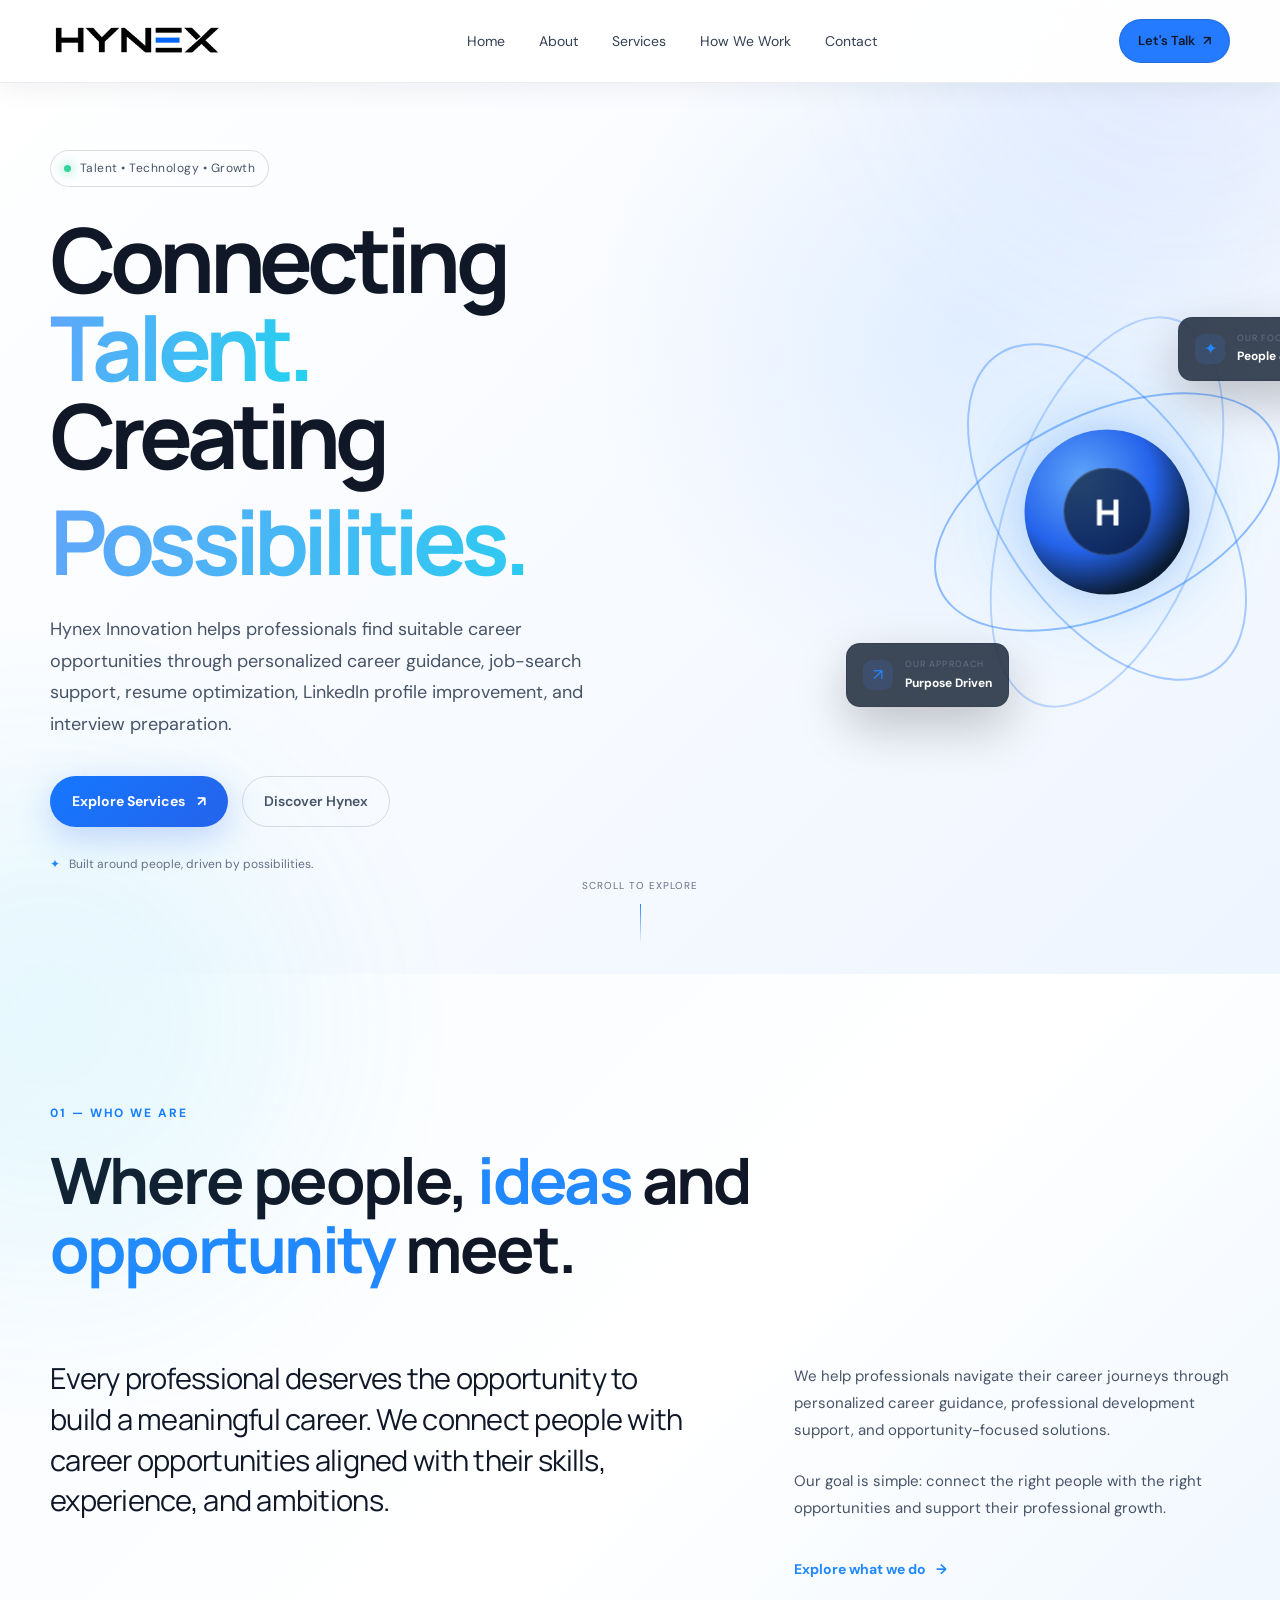
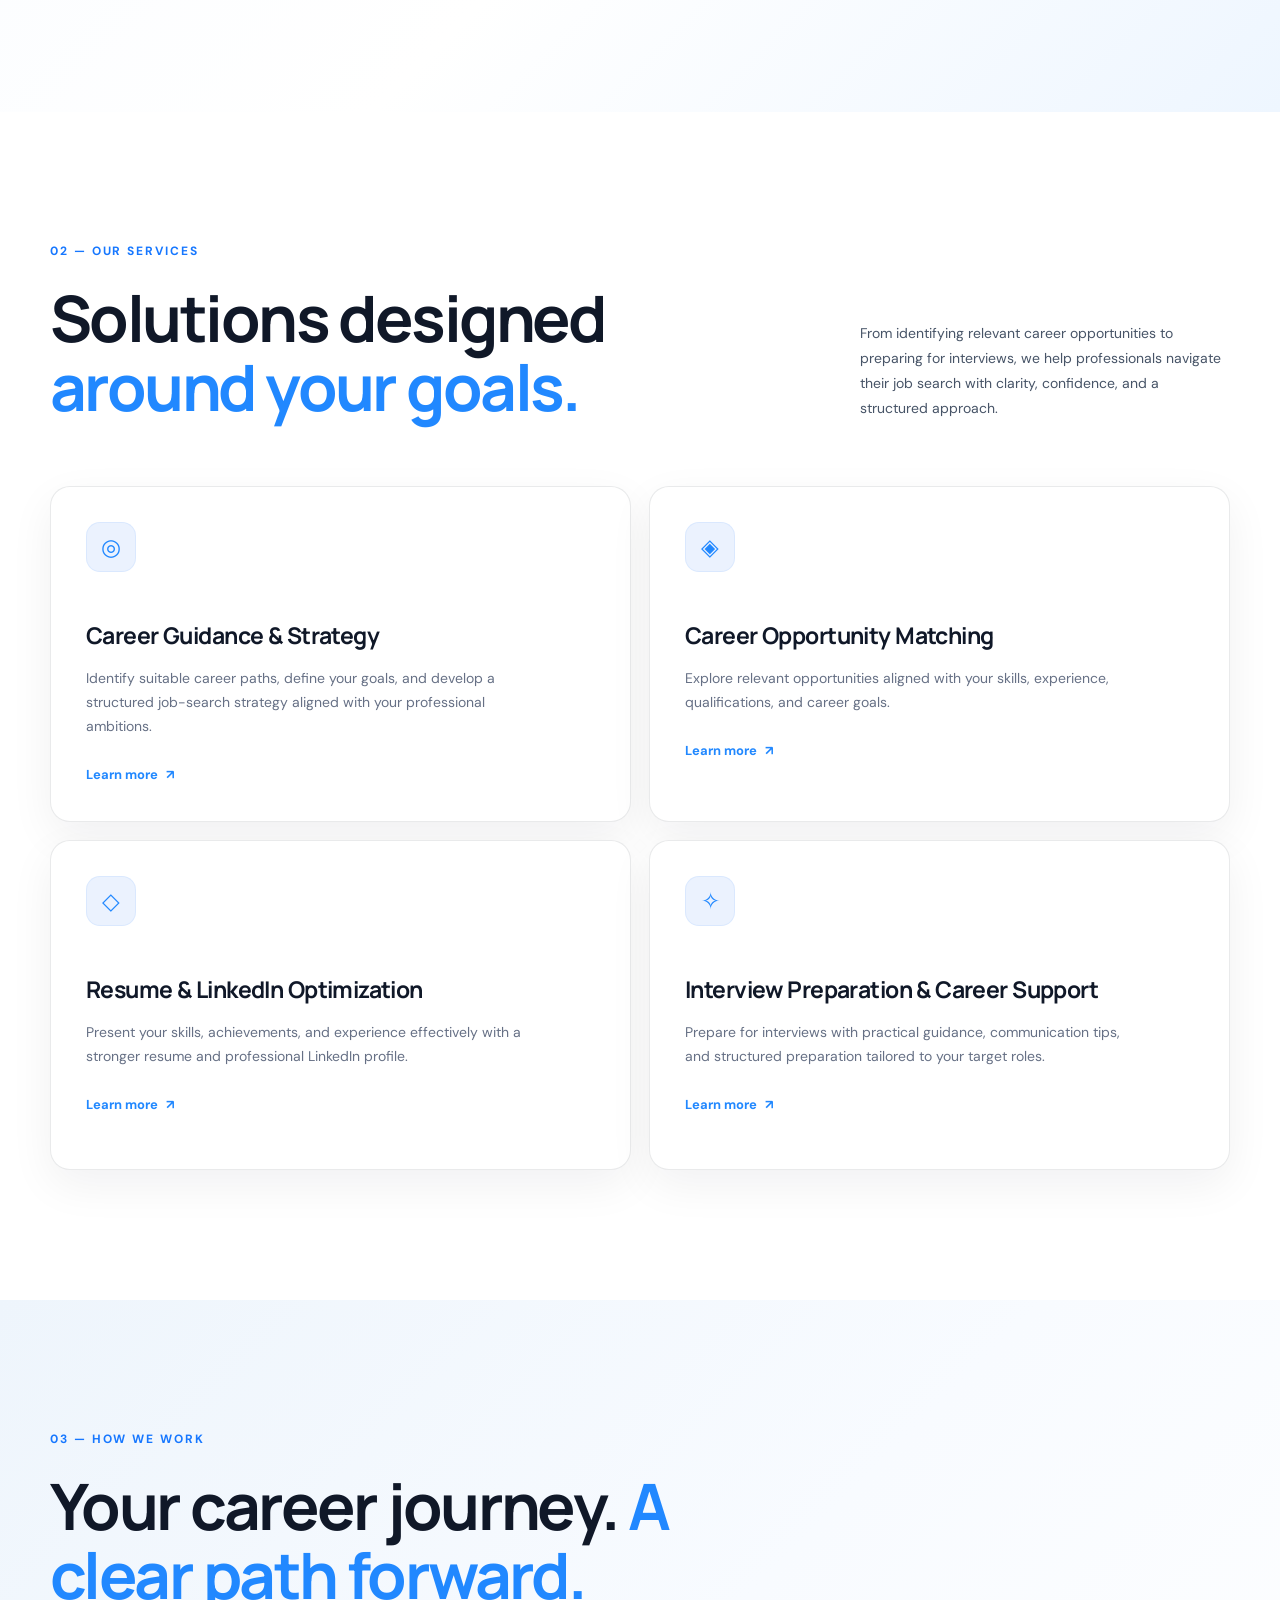
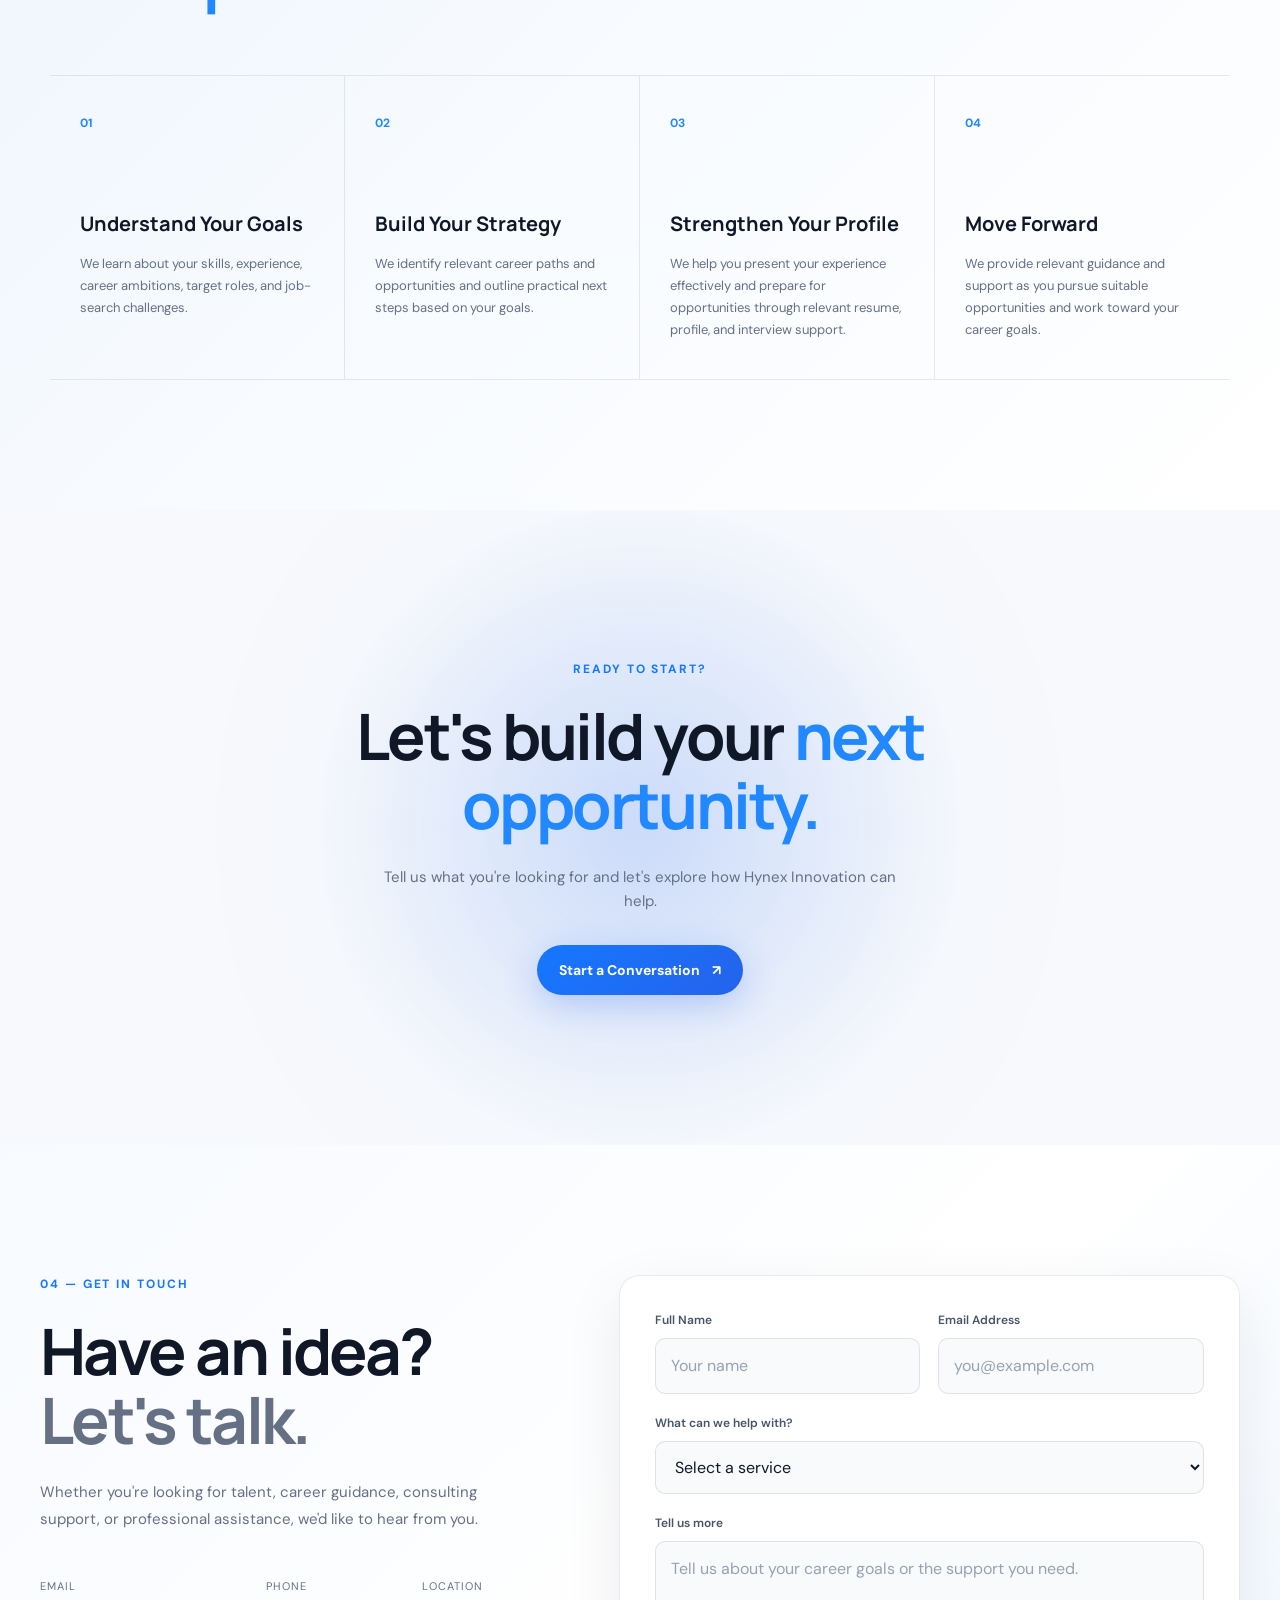
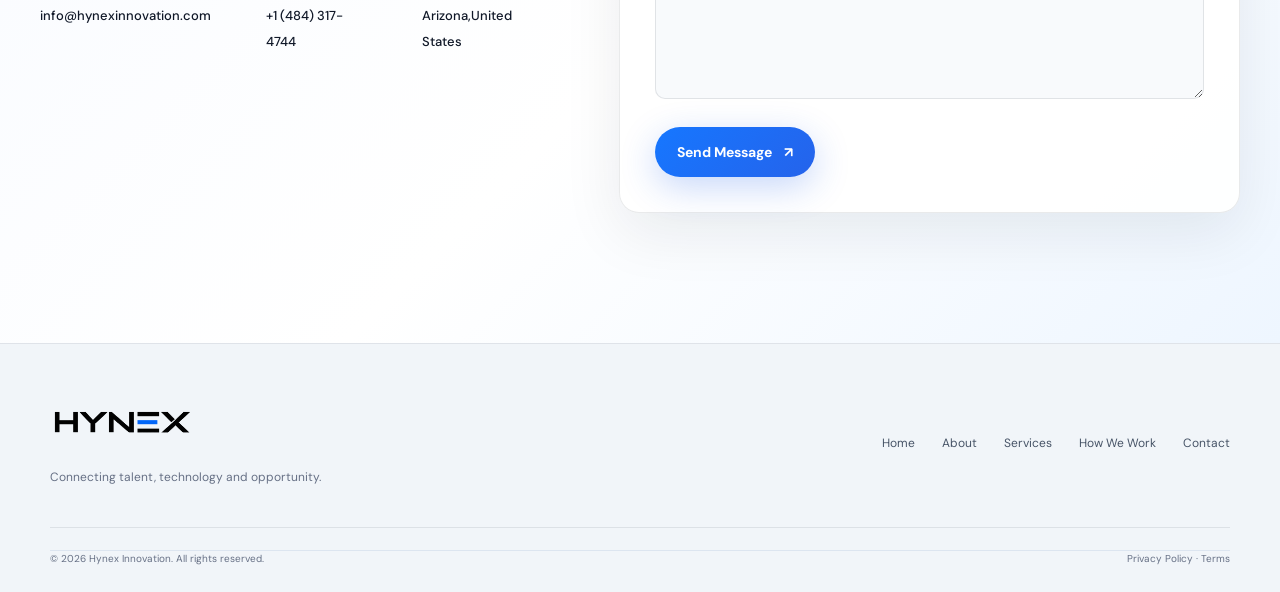
==== index.html @ 9597c5fa "Update index.html" ====
<!DOCTYPE html>
<html lang="en">
<head>
    <meta charset="UTF-8">
<meta name="viewport" content="width=device-width, initial-scale=1.0">

<title>Hynex Innovation | Career Opportunities & Professional Growth</title>

<meta name="description" content="Hynex Innovation helps professionals explore career opportunities, access personalized career guidance, optimize resumes and LinkedIn profiles, and prepare for interviews.">

    <meta property="og:type" content="website">
<meta property="og:url" content="https://hynexinnovation.com/">
<meta property="og:title" content="Hynex Innovation | Career Opportunities &amp; Professional Growth">
<meta property="og:description" content="Explore career opportunities, personalized career guidance, resume optimization, LinkedIn profile improvement, and interview preparation with Hynex Innovation.">
<meta property="og:image" content="https://hynexinnovation.com/hynex-social-preview.png">

<meta name="twitter:card" content="summary_large_image">
<meta name="twitter:title" content="Hynex Innovation | Career Opportunities &amp; Professional Growth">
<meta name="twitter:description" content="Explore career opportunities and personalized career support with Hynex Innovation.">
<meta name="twitter:image" content="https://hynexinnovation.com/hynex-social-preview.png">

<link rel="canonical" href="https://hynexinnovation.com/">
<link rel="stylesheet" href="style.css">
    
<script type="application/ld+json">
{
  "@context": "https://schema.org",
  "@type": "Organization",
  "name": "Hynex Innovation",
  "url": "https://hynexinnovation.com/",
  "logo": "https://hynexinnovation.com/hynex-logo.png",
  "email": "info@hynexinnovation.com",
  "telephone": "+1-484-317-4744",
  "description": "Hynex Innovation helps professionals explore suitable career opportunities through personalized career guidance, job-search support, resume optimization, LinkedIn profile improvement, and interview preparation."
}
</script>

</head>

<body>

    <!-- =========================
         NAVIGATION
    ========================== -->

    <header class="navbar">

        <div class="nav-container">

            <a href="#home" class="logo">
                <img src="hynex-logo.png" alt="Hynex Innovation">
            </a>

            <nav class="nav-links">
                <a href="#home">Home</a>
                <a href="#about">About</a>
                <a href="#services">Services</a>
                <a href="#process">How We Work</a>
                <a href="#contact">Contact</a>
            </nav>

            <a href="#contact" class="nav-button">
                Let's Talk
                <span>↗</span>
            </a>

           <button class="menu-button" id="menuButton" type="button" onclick="toggleMobileMenu()">
            ☰
</button>

        </div>

    </header>


    <!-- =========================
         HERO SECTION
    ========================== -->

    <main>

        <section class="hero" id="home">

            <div class="hero-glow glow-one"></div>
            <div class="hero-glow glow-two"></div>

            <div class="hero-grid"></div>

            <div class="hero-container">

                <div class="hero-content">

                    <div class="eyebrow">
                        <span class="status-dot"></span>
                        Talent • Technology • Growth
                    </div>

                    <h1>
                        Connecting
                        <span>Talent.</span>
                        Creating
                        <span>Possibilities.</span>
                    </h1>

                    <p>
                        Hynex Innovation helps professionals find suitable career opportunities through personalized career guidance, job-search support, resume optimization, LinkedIn profile improvement, and interview preparation.
                    </p>

                    <div class="hero-buttons">

                        <a href="#services" class="primary-button">
                            Explore Services
                            <span>↗</span>
                        </a>

                        <a href="#about" class="secondary-button">
                            Discover Hynex
                        </a>

                    </div>

                    <div class="hero-note">
                        <span>✦</span>
                        Built around people, driven by possibilities.
                    </div>

                </div>


                <!-- HERO VISUAL -->

                <div class="hero-visual">

                    <div class="orbital orbital-one"></div>
                    <div class="orbital orbital-two"></div>
                    <div class="orbital orbital-three"></div>

                    <div class="center-orb">

                        <div class="orb-inner">
                            H
                        </div>

                    </div>

                    <div class="floating-card card-top">
                        <span class="card-icon">✦</span>
                        <div>
                            <small>Our Focus</small>
                            <strong>People & Technology</strong>
                        </div>
                    </div>

                    <div class="floating-card card-bottom">
                        <span class="card-icon">↗</span>
                        <div>
                            <small>Our Approach</small>
                            <strong>Purpose Driven</strong>
                        </div>
                    </div>

                </div>

            </div>

            <div class="hero-scroll">
                <span>Scroll to explore</span>
                <div class="scroll-line"></div>
            </div>

        </section>


        <!-- =========================
             ABOUT SECTION
        ========================== -->

        <section class="about section" id="about">

            <div class="section-container">

                <div class="section-heading">

                    <div class="section-label">
                        01 — WHO WE ARE
                    </div>

                    <h2>
                        Where people,
                        <span>ideas</span> and
                        <span>opportunity</span> meet.
                    </h2>

                </div>

                <div class="about-content">

                    <div class="about-intro">

                        <p class="large-text">
    Every professional deserves the opportunity to build
    a meaningful career. We connect people with career
    opportunities aligned with their skills, experience,
    and ambitions.
</p>

                    </div>

                    <div class="about-description">

                        <p>
    We help professionals navigate their career journeys
    through personalized career guidance, professional
    development support, and opportunity-focused solutions.
</p>

<p>
    Our goal is simple: connect the right people with the
    right opportunities and support their professional growth.
</p>    

                        <a href="#services" class="text-link">
                            Explore what we do <span>→</span>
                        </a>

                    </div>

                </div>

            </div>

        </section>


        <!-- =========================
             SERVICES SECTION
        ========================== -->

        <section class="services section" id="services">

            <div class="section-container">

                <div class="section-top">

                    <div>
                        <div class="section-label">
                            02 — OUR SERVICES
                        </div>

                        <h2>
                            Solutions designed
                            <span>around your goals.</span>
                        </h2>
                    </div>

                   <p class="section-description">
From identifying relevant career opportunities to
preparing for interviews, we help professionals
navigate their job search with clarity, confidence,
and a structured approach.
</p>

                </div>


                <div class="services-grid">

                    <article class="service-card">

                        <div class="service-number">01</div>

                        <div class="service-icon">
                            ◎
                        </div>

                        <h3>Career Guidance & Strategy</h3>

<p>
    Identify suitable career paths, define your goals,
    and develop a structured job-search strategy
    aligned with your professional ambitions.
</p>

                        <a href="#contact">
                            Learn more <span>↗</span>
                        </a>

                    </article>


                    <article class="service-card featured">

                        <div class="service-number">02</div>

                        <div class="service-icon">
                            ◈
                        </div>

                        <h3>Career Opportunity Matching</h3>

<p>
    Explore relevant opportunities aligned with your
    skills, experience, qualifications, and career goals.
</p>
                        <a href="#contact">
                            Learn more <span>↗</span>
                        </a>

                    </article>


                    <article class="service-card">

                        <div class="service-number">03</div>

                        <div class="service-icon">
                            ◇
                        </div>

                        <h3>Resume & LinkedIn Optimization</h3>

<p>
    Present your skills, achievements, and experience
    effectively with a stronger resume and professional
    LinkedIn profile.
</p>
                        <a href="#contact">
                            Learn more <span>↗</span>
                        </a>

                    </article>


                    <article class="service-card">

                        <div class="service-number">04</div>

                        <div class="service-icon">
                            ✧
                        </div>

                        <h3>Interview Preparation & Career Support</h3>

<p>
    Prepare for interviews with practical guidance,
    communication tips, and structured preparation
    tailored to your target roles.
</p>

                        <a href="#contact">
                            Learn more <span>↗</span>
                        </a>

                    </article>

                </div>

            </div>

        </section>


        <!-- =========================
             PROCESS SECTION
        ========================== -->

        <section class="process section" id="process">

            <div class="section-container">

                <div class="section-top">

                    <div>
                        <div class="section-label">
                            03 — HOW WE WORK
                        </div>

                        <h2>
    Your career journey.
    <span>A clear path forward.</span>
</h2>
                    </div>

                </div>


                <div class="process-grid">

                    <div class="process-item">

                        <span class="process-number">01</span>

                        <h3>Understand Your Goals</h3>

<p>
    We learn about your skills, experience, career
    ambitions, target roles, and job-search challenges.
</p>
                    </div>


                    <div class="process-item">

                        <span class="process-number">02</span>

                        <h3>Build Your Strategy</h3>

<p>
    We identify relevant career paths and opportunities
    and outline practical next steps based on your goals.
</p>

                    </div>


                    <div class="process-item">

                        <span class="process-number">03</span>

                        <h3>Strengthen Your Profile</h3>

<p>
    We help you present your experience effectively
    and prepare for opportunities through relevant
    resume, profile, and interview support.
</p>

                    </div>


                    <div class="process-item">

                        <span class="process-number">04</span>

                        <h3>Move Forward</h3>

<p>
    We provide relevant guidance and support as you
    pursue suitable opportunities and work toward
    your career goals.
</p>

                    </div>

                </div>

            </div>

        </section>


        <!-- =========================
             CTA SECTION
        ========================== -->

        <section class="cta-section">

            <div class="cta-glow"></div>

            <div class="cta-container">

                <div class="section-label">
                    READY TO START?
                </div>

                <h2>
                    Let's build your
                    <span>next opportunity.</span>
                </h2>

                <p>
                    Tell us what you're looking for and let's explore
                    how Hynex Innovation can help.
                </p>

                <a href="#contact" class="primary-button">
                    Start a Conversation
                    <span>↗</span>
                </a>

            </div>

        </section>


        <!-- =========================
             CONTACT SECTION
        ========================== -->

        <section class="contact section" id="contact">

            <div class="section-container">

                <div class="contact-grid">

                    <div class="contact-info">

                        <div class="section-label">
                            04 — GET IN TOUCH
                        </div>

                        <h2>
                            Have an idea?
                            <span>Let's talk.</span>
                        </h2>

                        <p>
                            Whether you're looking for talent, career
                            guidance, consulting support, or professional
                            assistance, we'd like to hear from you.
                        </p>

                        <div class="contact-details">

    <div>
        <small>Email</small>
        <strong>info@hynexinnovation.com</strong>
    </div>

    <div>
        <small>Phone</small>
        <strong>
            <a href="tel:+14843174744">+1 (484) 317-4744</a>
        </strong>
    </div>

   <div>
        <small>Location</small>
        <strong>Arizona,United States</strong>
    </div>

</div>
</div>


                    <form
    class="contact-form"
    action="https://formsubmit.co/info@hynexinnovation.com"
    method="POST"
>

                        <div class="form-row">

                            <div class="form-group">
                                <label for="name">Full Name</label>
                                <input
    type="text"
    id="name"
    name="name"
    placeholder="Your name"
    required
>
                            </div>

                            <div class="form-group">
                                <label for="email">Email Address</label>
                                <input
    type="email"
    id="email"
    name="email"
    placeholder="you@example.com"
    required
>
                            </div>

                        </div>


                        <div class="form-group">

                            <label for="service">
                                What can we help with?
                            </label>

                            <select id="service" name="service" required>

                                <option value="" selected disabled>Select a service</option>
<option value="Career Guidance & Development">Career Guidance & Development</option>
<option value="Career Opportunities & Placement">Career Opportunities & Placement</option>
<option value="Resume & LinkedIn Optimization">Resume & LinkedIn Optimization</option>
<option value="Interview Preparation">Interview Preparation</option>
<option value="Professional Development">Professional Development</option>
<option value="Personalized Career Support">Personalized Career Support</option>
<option value="Other">Other</option>

                            </select>

                        </div>


                        <div class="form-group">

                            <label for="message">
                                Tell us more
                            </label>

                            <textarea
    id="message"
    name="message"
    rows="5"
    placeholder="Tell us about your career goals or the support you need."
    required
></textarea>

                        </div>


                        <button type="submit" class="primary-button">
                            Send Message
                            <span>↗</span>
                        </button>

                    </form>

                </div>

            </div>

        </section>

    </main>


    <!-- =========================
         FOOTER
    ========================== -->

    <footer class="footer">

        <div class="footer-container">

            <div class="footer-brand">

                <a href="#home" class="logo">
                    <img src="hynex-logo.png" alt="Hynex Innovation">
                </a>

                <p>
                    Connecting talent, technology and opportunity.
                </p>

            </div>


            <div class="footer-links">

                <a href="#home">Home</a>
                <a href="#about">About</a>
                <a href="#services">Services</a>
                <a href="#process">How We Work</a>
                <a href="#contact">Contact</a>

            </div>

        </div>


        <div class="footer-bottom">

            <span>
                © 2026 Hynex Innovation. All rights reserved.
            </span>

            <span>
                Privacy Policy · Terms
            </span>

        </div>

    </footer>


     <script>

function toggleMobileMenu() {

    const menu = document.querySelector(".nav-links");
    const button = document.getElementById("menuButton");

    if (!menu) return;

    const isOpen = menu.classList.contains("mobile-menu-open");

    if (isOpen) {

        menu.classList.remove("mobile-menu-open");
        menu.style.removeProperty("display");

        button.classList.remove("menu-open");

    } else {

        menu.classList.add("mobile-menu-open");
        menu.style.setProperty("display", "flex", "important");

        button.classList.add("menu-open");
    }
}


/* Close mobile menu after clicking a navigation link */

document.querySelectorAll(".nav-links a").forEach(function(link) {

    link.addEventListener("click", function() {

        if (window.innerWidth <= 768) {

            const menu = document.querySelector(".nav-links");
            const button = document.getElementById("menuButton");

            menu.classList.remove("mobile-menu-open");

            menu.style.removeProperty("display");

            button.classList.remove("menu-open");
        }

    });

});


/* Reset navigation when changing screen size */

window.addEventListener("resize", function() {

    const menu = document.querySelector(".nav-links");
    const button = document.getElementById("menuButton");

    if (!menu) return;

    if (window.innerWidth > 768) {

        menu.classList.remove("mobile-menu-open");
        menu.style.removeProperty("display");

        if (button) {
            button.classList.remove("menu-open");
        }

    } else {

        menu.classList.remove("mobile-menu-open");
        menu.style.removeProperty("display");

        if (button) {
            button.classList.remove("menu-open");
        }
    }

});

</script>

</body>
</html>
---- style.css ----
/* =========================================================
   HYNEX INNOVATION
   Main Website Styles
========================================================= */

@import url('https://fonts.googleapis.com/css2?family=DM+Sans:wght@400;500;600;700&family=Manrope:wght@400;500;600;700;800&display=swap');


/* =========================================================
   ROOT VARIABLES
========================================================= */

:root {
    --bg-dark: #f7f9fc;
    --bg-dark-2: #eef3f9;
    --bg-card: #ffffff;

    --white: #ffffff;
    --text-main: #101828;
    --text-light: #475467;
    --text-muted: #667085;

    --blue: #1677ff;
    --blue-light: #2188ff;
    --cyan: #16b9e8;

    --navy: #0b1f3a;

    --border: rgba(16, 24, 40, 0.09);
    --border-light: rgba(16, 24, 40, 0.14);

    --container: 1180px;

    --font-heading: "Manrope", sans-serif;
    --font-body: "DM Sans", sans-serif;
}


/* =========================================================
   RESET
========================================================= */

* {
    margin: 0;
    padding: 0;
    box-sizing: border-box;
}

html {
    scroll-behavior: smooth;
}

body {
    background: var(--bg-dark);
    color: var(--text-main);
    font-family: var(--font-body);
    line-height: 1.6;
    overflow-x: hidden;
}

a {
    color: inherit;
    text-decoration: none;
}

button,
input,
textarea,
select {
    font: inherit;
}

button {
    border: none;
    cursor: pointer;
}


/* =========================================================
   COMMON
========================================================= */

.section {
    padding: 130px 0;
}

.section-container {
    width: min(100% - 48px, var(--container));
    margin: 0 auto;
}

.section-label {
    color: var(--blue-light);
    font-size: 12px;
    font-weight: 700;
    letter-spacing: 0.16em;
    margin-bottom: 22px;
}

h1,
h2,
h3 {
    font-family: var(--font-heading);
}

h2 {
    font-size: clamp(40px, 5vw, 68px);
    line-height: 1.08;
    letter-spacing: -0.04em;
}

h2 span {
    color: var(--blue-light);
}


/* =========================================================
   NAVIGATION
========================================================= */

.navbar {
    position: fixed;
    top: 0;
    left: 0;
    width: 100%;
    z-index: 1000;

    background: rgba(255, 255, 255, 0.94);
    border-bottom: 1px solid #e5e7eb;

    box-shadow: 0 4px 20px rgba(16, 24, 40, 0.06);

    backdrop-filter: blur(18px);
    -webkit-backdrop-filter: blur(18px);
}

.nav-container {
    width: min(100% - 48px, var(--container));
    height: 82px;
    margin: auto;

    display: flex;
    align-items: center;
    justify-content: space-between;
}

.logo {
    display: inline-flex;
    align-items: center;
    transition: 0.3s ease;
}

.logo img {
    width: 175px;
    height: auto;
    display: block;
}

.logo:hover {
    transform: translateY(-1px);
}

.logo strong {
    font-weight: 800;
}

.logo-mark {
    width: 35px;
    height: 35px;

    display: grid;
    place-items: center;

    border-radius: 10px;

    background: linear-gradient(
        135deg,
        var(--blue),
        var(--cyan)
    );

    color: white;
    font-family: var(--font-heading);
    font-weight: 800;

    box-shadow:
        0 0 25px rgba(59, 130, 246, 0.35);
}

.nav-links {
    display: flex;
    align-items: center;
    gap: 34px;
}

.nav-links a {
    color: #101828;
    font-size: 14px;
    transition: 0.3s ease;
}

.nav-links a:hover {
    color: #247BFF;
}

.nav-button {
    display: flex;
    align-items: center;
    gap: 8px;

    padding: 11px 18px;

    border: 1px solid rgba(16, 24, 40, 0.14);
    border-radius: 100px;

    color: #101828;

    font-size: 13px;
    font-weight: 600;

    transition: 0.3s ease;
}

.nav-button:hover {
    background: #1677ff;
    color: white;
    border-color: #1677ff;
    transform: translateY(-2px);
}

.menu-button {
    display: none;

    background: transparent;
    color: white;

    font-size: 25px;
}


/* =========================================================
   HERO
========================================================= */

.hero {
    position: relative;
    min-height: 100vh;

    display: flex;
    align-items: center;

    padding: 150px 0 100px;

    background:
    radial-gradient(
        circle at 75% 35%,
        rgba(33, 136, 255, 0.10),
        transparent 32%
    ),
    linear-gradient(
        135deg,
        #ffffff 0%,
        #f7faff 55%,
        #eef5ff 100%
    );
}

.hero-container {
    position: relative;
    z-index: 2;

    width: min(100% - 48px, var(--container));
    margin: auto;

    display: grid;
    grid-template-columns: 1.05fr 0.95fr;
    align-items: center;
    gap: 60px;
}

.hero-content {
    max-width: 680px;
}

.eyebrow {
    display: inline-flex;
    align-items: center;
    gap: 9px;

    padding: 8px 13px;
    margin-bottom: 28px;

    border: 1px solid var(--border-light);
    border-radius: 100px;

    background: rgba(255, 255, 255, 0.025);

    color: var(--text-light);

    font-size: 12px;
    letter-spacing: 0.04em;
}

.status-dot {
    width: 7px;
    height: 7px;
    border-radius: 50%;

    background: #34d399;

    box-shadow: 0 0 12px #34d399;
}

.hero h1 {
    max-width: 760px;

    font-size: clamp(52px, 7vw, 92px);
    line-height: 0.98;
    letter-spacing: -0.065em;

    margin-bottom: 30px;
}

.hero h1 span {
    color: transparent;

    background: linear-gradient(
        110deg,
        #60a5fa,
        #22d3ee
    );

    background-clip: text;
    -webkit-background-clip: text;
}

.hero-content > p {
    max-width: 610px;

    color: var(--text-light);

    font-size: 18px;
    line-height: 1.75;

    margin-bottom: 36px;
}

.hero-buttons {
    display: flex;
    align-items: center;
    gap: 14px;

    margin-bottom: 28px;
}

.primary-button {
    display: inline-flex;
    align-items: center;
    justify-content: center;
    gap: 12px;

    padding: 14px 22px;

    border-radius: 100px;

    background: linear-gradient(
        135deg,
        var(--blue),
        #2563eb
    );

    color: white;

    font-size: 14px;
    font-weight: 700;

    box-shadow:
        0 10px 35px rgba(37, 99, 235, 0.25);

    transition: 0.3s ease;
}

.primary-button:hover {
    transform: translateY(-3px);

    box-shadow:
        0 16px 40px rgba(37, 99, 235, 0.38);
}

.secondary-button {
    display: inline-flex;
    align-items: center;
    justify-content: center;

    padding: 13px 21px;

    border: 1px solid var(--border-light);
    border-radius: 100px;

    color: var(--text-light);

    font-size: 14px;
    font-weight: 600;

    transition: 0.3s ease;
}

.secondary-button:hover {
    border-color: rgba(96, 165, 250, 0.5);
    color: white;
}

.hero-note {
    display: flex;
    align-items: center;
    gap: 9px;

    color: var(--text-muted);

    font-size: 12px;
}

.hero-note span {
    color: var(--blue-light);
}


/* =========================================================
   HERO VISUAL
========================================================= */

.hero-visual {
    position: relative;

    height: 540px;

    display: flex;
    align-items: center;
    justify-content: center;
}

.center-orb {
    position: relative;
    z-index: 4;

    width: 190px;
    height: 190px;

    display: grid;
    place-items: center;

    border-radius: 50%;

    background:
        radial-gradient(
            circle at 35% 30%,
            #60a5fa,
            #2563eb 45%,
            #0b1d36 75%
        );

    box-shadow:
        0 0 60px rgba(59, 130, 246, 0.35),
        0 0 120px rgba(34, 211, 238, 0.12);

    animation: floatingOrb 5s ease-in-out infinite;
}

.orb-inner {
    width: 110px;
    height: 110px;

    display: grid;
    place-items: center;

    border-radius: 50%;

    background: rgba(4, 12, 24, 0.62);
    border: 1px solid rgba(255, 255, 255, 0.15);

    font-family: var(--font-heading);
    font-size: 46px;
    font-weight: 800;

    color: white;

    backdrop-filter: blur(10px);
}

.orbit {
    position: absolute;
    top: 50%;
    left: 50%;

    border: 2px solid rgba(37, 123, 255, 0.30);
    border-radius: 50%;

    transform: translate(-50%, -50%) rotate(-20deg);

    z-index: 1;
    pointer-events: none;
}

.orbital-one {
    width: 330px;
    height: 160px;

    border-color: rgba(37, 123, 255, 0.45);

    animation: rotateOrb 12s linear infinite;
}

.orbital-two {
    width: 430px;
    height: 220px;

    border-color: rgba(37, 123, 255, 0.30);

    transform: translate(-50%, -50%) rotate(55deg);

    animation: rotateOrbReverse 17s linear infinite;
}

.orbital-three {
    width: 500px;
    height: 280px;

    border-color: rgba(37, 123, 255, 0.20);

    transform: translate(-50%, -50%) rotate(110deg);

    opacity: 1;

    animation: rotateOrb 22s linear infinite;
}

.floating-card {
    position: absolute;
    z-index: 5;

    display: flex;
    align-items: center;
    gap: 12px;

    padding: 13px 16px;

    border: 1px solid var(--border-light);
    border-radius: 14px;

    background: rgba(10, 23, 40, 0.78);

    backdrop-filter: blur(14px);

    box-shadow:
        0 20px 50px rgba(0, 0, 0, 0.22);

    animation: floatingCard 5s ease-in-out infinite;
}

.floating-card small {
    display: block;

    margin-bottom: 2px;

    color: var(--text-muted);

    font-size: 9px;
    text-transform: uppercase;
    letter-spacing: 0.12em;
}

.floating-card strong {
    display: block;

    color: white;

    font-size: 12px;
}

.card-icon {
    width: 30px;
    height: 30px;

    display: grid;
    place-items: center;

    border-radius: 9px;

    background: rgba(59, 130, 246, 0.13);

    color: var(--blue-light);
}

.card-top {
    top: 75px;
    right: 0;
}

.card-bottom {
    bottom: 75px;
    left: 5px;

    animation-delay: -2s;
}


/* =========================================================
   HERO BACKGROUND
========================================================= */

.hero-grid {
    position: absolute;
    inset: 0;

    background-image:
        linear-gradient(
            rgba(255, 255, 255, 0.025) 1px,
            transparent 1px
        ),
        linear-gradient(
            90deg,
            rgba(255, 255, 255, 0.025) 1px,
            transparent 1px
        );

    background-size: 70px 70px;

    mask-image: linear-gradient(
        to bottom,
        black,
        transparent 85%
    );

    opacity: 0.35;
}

.hero-glow {
    position: absolute;

    width: 500px;
    height: 500px;

    border-radius: 50%;

    filter: blur(100px);

    opacity: 0.08;

    pointer-events: none;
}

.glow-one {
    top: -250px;
    right: -150px;

    background: #2563eb;
}

.glow-two {
    bottom: -300px;
    left: -200px;

    background: #22d3ee;
}

.hero-scroll {
    position: absolute;
    bottom: 30px;
    left: 50%;

    display: flex;
    flex-direction: column;
    align-items: center;
    gap: 10px;

    transform: translateX(-50%);

    color: var(--text-muted);

    font-size: 10px;
    letter-spacing: 0.1em;
    text-transform: uppercase;
}

.scroll-line {
    width: 1px;
    height: 40px;

    background: linear-gradient(
        to bottom,
        var(--blue-light),
        transparent
    );
}


/* =========================================================
   ABOUT
========================================================= */

.about {
    background:
    linear-gradient(
        135deg,
        #f8fbff 0%,
        #ffffff 55%,
        #eef6ff 100%
    );
}

.section-heading {
    max-width: 820px;
    margin-bottom: 75px;
}

.about-content {
    display: grid;
    grid-template-columns: 1.2fr 0.8fr;
    gap: 90px;
}

.large-text {
    max-width: 700px;

    color: #101828;

    font-family: var(--font-heading);
    font-size: 29px;
    line-height: 1.4;
    letter-spacing: -0.025em;
}

.about-description {
    padding-top: 5px;
}

.about-description p {
    margin-bottom: 24px;

    color: #475467;

    font-size: 15px;
    line-height: 1.8;
}

.text-link {
    display: inline-flex;
    align-items: center;
    gap: 10px;

    margin-top: 12px;

    color: var(--blue-light);

    font-size: 14px;
    font-weight: 700;

    transition: 0.3s ease;
}

.text-link:hover {
    gap: 15px;
}


/* =========================================================
   SERVICES
========================================================= */

.services {
    background: var(--bg-dark);
}

.section-top {
    display: flex;
    justify-content: space-between;
    align-items: end;

    gap: 50px;

    margin-bottom: 65px;
}

.section-top h2 {
    max-width: 700px;
}

.section-description {
    max-width: 370px;

    color: var(--text-muted);

    font-size: 14px;
    line-height: 1.8;
}

.services-grid {
    display: grid;

    grid-template-columns: repeat(2, 1fr);

    gap: 18px;
}

.service-card {
    position: relative;

    min-height: 330px;

    padding: 35px;

    border: 1px solid var(--border);
    border-radius: 20px;

    background:
        linear-gradient(
            145deg,
            rgba(255,255,255,0.035),
            rgba(255,255,255,0.01)
        );

    overflow: hidden;

    transition:
        transform 0.4s ease,
        border-color 0.4s ease,
        background 0.4s ease;
}

.service-card::after {
    content: "";

    position: absolute;

    width: 180px;
    height: 180px;

    right: -80px;
    bottom: -80px;

    border-radius: 50%;

    background: var(--blue);

    filter: blur(80px);

    opacity: 0;

    transition: 0.5s ease;
}

.service-card:hover {
    transform: translateY(-8px);

    border-color: rgba(96, 165, 250, 0.3);

    background:
        linear-gradient(
            145deg,
            rgba(59,130,246,0.09),
            rgba(255,255,255,0.015)
        );
}

.service-card:hover::after {
    opacity: 0.14;
}

.service-card.featured {
    background:
        linear-gradient(
            145deg,
            rgba(37,99,235,0.13),
            rgba(10,23,40,0.5)
        );

    border-color: rgba(59,130,246,0.2);
}

.service-number {
    position: absolute;
    top: 28px;
    right: 30px;

    color: rgba(255,255,255,0.22);

    font-family: var(--font-heading);
    font-size: 13px;
    font-weight: 700;
}

.service-icon {
    width: 50px;
    height: 50px;

    display: grid;
    place-items: center;

    margin-bottom: 45px;

    border-radius: 14px;

    background: rgba(59,130,246,0.1);

    color: var(--blue-light);

    font-size: 23px;

    border: 1px solid rgba(96,165,250,0.12);
}

.service-card h3 {
    margin-bottom: 13px;

    font-size: 23px;
    letter-spacing: -0.025em;
}

.service-card p {
    max-width: 450px;

    color: var(--text-muted);

    font-size: 14px;
    line-height: 1.7;

    margin-bottom: 22px;
}

.service-card a {
    position: relative;
    z-index: 2;

    display: inline-flex;
    align-items: center;
    gap: 8px;

    color: var(--blue-light);

    font-size: 13px;
    font-weight: 700;
}


/* =========================================================
   PROCESS
========================================================= */

.process {
    background: #081525;
}

.process-grid {
    display: grid;

    grid-template-columns: repeat(4, 1fr);

    border-top: 1px solid var(--border);
    border-bottom: 1px solid var(--border);
}

.process-item {
    min-height: 300px;

    padding: 38px 30px;

    border-right: 1px solid var(--border);

    transition: 0.3s ease;
}

.process-item:last-child {
    border-right: none;
}

.process-item:hover {
    background: rgba(59,130,246,0.035);
}

.process-number {
    display: block;

    margin-bottom: 75px;

    color: var(--blue-light);

    font-size: 12px;
    font-weight: 700;
}

.process-item h3 {
    margin-bottom: 13px;

    font-size: 20px;
}

.process-item p {
    color: var(--text-muted);

    font-size: 13px;
    line-height: 1.7;
}


/* =========================================================
   CTA
========================================================= */

.cta-section {
    position: relative;

    padding: 150px 24px;

    text-align: center;

    overflow: hidden;

    background:
        radial-gradient(
            circle at center,
            rgba(37,99,235,0.17),
            transparent 45%
        ),
        var(--bg-dark);
}

.cta-container {
    position: relative;
    z-index: 2;

    max-width: 800px;

    margin: auto;
}

.cta-container h2 {
    margin-bottom: 25px;
}

.cta-container p {
    max-width: 520px;

    margin: 0 auto 32px;

    color: var(--text-muted);

    font-size: 15px;
}

.cta-glow {
    position: absolute;

    width: 400px;
    height: 400px;

    left: 50%;
    top: 50%;

    transform: translate(-50%, -50%);

    border-radius: 50%;

    background: var(--blue);

    filter: blur(140px);

    opacity: 0.08;
}


/* =========================================================
   CONTACT
========================================================= */

.contact {
    background: #081525;
}

.contact-grid {
    display: grid;

    grid-template-columns: 0.9fr 1.1fr;

    gap: 100px;
}

.contact-info h2 {
    margin-bottom: 25px;
}

.contact-info > p {
    max-width: 480px;

    color: var(--text-muted);

    font-size: 15px;
    line-height: 1.8;
}

.contact-details {
    display: flex;
    gap: 55px;

    margin-top: 45px;
}

.contact-details small {
    display: block;

    margin-bottom: 6px;

    color: var(--text-muted);

    font-size: 11px;
    text-transform: uppercase;
    letter-spacing: 0.1em;
}

.contact-details strong {
    font-size: 13px;
    font-weight: 500;
}

.contact-form {
    padding: 35px;

    border: 1px solid var(--border);
    border-radius: 20px;

    background: rgba(255,255,255,0.025);
}

.form-row {
    display: grid;

    grid-template-columns: 1fr 1fr;

    gap: 18px;
}

.form-group {
    margin-bottom: 20px;
}

.form-group label {
    display: block;

    margin-bottom: 8px;

    color: var(--text-light);

    font-size: 12px;
    font-weight: 600;
}

.form-group input,
.form-group textarea,
.form-group select {
    width: 100%;

    padding: 14px 15px;

    border: 1px solid var(--border);
    border-radius: 10px;

    outline: none;

    background: rgba(255,255,255,0.035);

    color: white;

    transition: 0.3s ease;
}

.form-group select option {
    background: #0d1c30;
    color: white;
}

.form-group input::placeholder,
.form-group textarea::placeholder {
    color: #59687b;
}

.form-group input:focus,
.form-group textarea:focus,
.form-group select:focus {
    border-color: rgba(96,165,250,0.6);

    box-shadow:
        0 0 0 3px rgba(59,130,246,0.08);
}

.form-group textarea {
    resize: vertical;
}


/* =========================================================
   FOOTER
========================================================= */

.footer {
    background: #050d18;

    border-top: 1px solid var(--border);

    padding: 55px 0 25px;
}

.footer-container {
    width: min(100% - 48px, var(--container));

    margin: auto;

    display: flex;
    align-items: center;
    justify-content: space-between;

    padding-bottom: 40px;

    border-bottom: 1px solid var(--border);
}

.footer-brand p {
    margin-top: 13px;

    color: var(--text-muted);

    font-size: 12px;
}

.footer-links {
    display: flex;
    gap: 27px;
}

.footer-links a {
    color: var(--text-muted);

    font-size: 12px;

    transition: 0.3s ease;
}

.footer-links a:hover {
    color: white;
}

.footer-bottom {
    width: min(100% - 48px, var(--container));

    margin: 22px auto 0;

    display: flex;
    justify-content: space-between;

    color: #526174;

    font-size: 10px;
}


/* =========================================================
   ANIMATIONS
========================================================= */

@keyframes floatingOrb {

    0%,
    100% {
        transform: translateY(0);
    }

    50% {
        transform: translateY(-15px);
    }
}

@keyframes floatingCard {

    0%,
    100% {
        transform: translateY(0);
    }

    50% {
        transform: translateY(-8px);
    }
}

@keyframes rotateOrb {

    from {
        transform: rotate(0deg);
    }

    to {
        transform: rotate(360deg);
    }
}

@keyframes rotateOrbReverse {

    from {
        transform: rotate(360deg);
    }

    to {
        transform: rotate(0deg);
    }
}


/* =========================================================
   RESPONSIVE
========================================================= */

@media (max-width: 950px) {

    .nav-links,
    .nav-button {
        display: none;
    }

    .menu-button {
        display: block;
    }

    .hero-container {
        grid-template-columns: 1fr;
    }

    .hero-content {
        max-width: 750px;
    }

    .hero-visual {
        height: 430px;
    }

    .about-content {
        grid-template-columns: 1fr;

        gap: 40px;
    }

    .section-top {
        flex-direction: column;
        align-items: flex-start;
    }

    .process-grid {
        grid-template-columns: repeat(2, 1fr);
    }

    .process-item:nth-child(2) {
        border-right: none;
    }

    .process-item:nth-child(-n + 2) {
        border-bottom: 1px solid var(--border);
    }

    .contact-grid {
        grid-template-columns: 1fr;

        gap: 50px;
    }

}


@media (max-width: 650px) {

    .section {
        padding: 90px 0;
    }

    .section-container {
        width: min(100% - 32px, var(--container));
    }

    .nav-container {
        width: min(100% - 32px, var(--container));
    }

    .hero {
        padding-top: 130px;
    }

    .hero-container {
        width: min(100% - 32px, var(--container));
    }

    .hero h1 {
        font-size: 50px;
    }

    .hero-content > p {
        font-size: 15px;
    }

    .hero-buttons {
        flex-direction: column;
        align-items: stretch;
    }

    .hero-buttons a {
        width: 100%;
    }

    .hero-visual {
        height: 360px;
    }

    .center-orb {
        width: 140px;
        height: 140px;
    }

    .orb-inner {
        width: 82px;
        height: 82px;

        font-size: 32px;
    }

    .orbital-one {
        width: 270px;
        height: 130px;
    }

    .orbital-two {
        width: 340px;
        height: 170px;
    }

    .orbital-three {
        width: 390px;
        height: 210px;
    }

    .floating-card {
        padding: 10px;
    }

    .card-top {
        top: 20px;
        right: 0;
    }

    .card-bottom {
        bottom: 20px;
        left: 0;
    }

    .large-text {
        font-size: 23px;
    }

    .services-grid {
        grid-template-columns: 1fr;
    }

    .service-card {
        min-height: auto;
    }

    .process-grid {
        grid-template-columns: 1fr;
    }

    .process-item {
        min-height: auto;

        border-right: none;

        border-bottom: 1px solid var(--border);
    }

    .process-item:last-child {
        border-bottom: none;
    }

    .process-item:nth-child(2) {
        border-bottom: 1px solid var(--border);
    }

    .process-number {
        margin-bottom: 35px;
    }

    .form-row {
        grid-template-columns: 1fr;
        gap: 0;
    }

    .contact-form {
        padding: 23px;
    }

    .contact-details {
        flex-direction: column;
        gap: 22px;
    }

    .footer-container {
        flex-direction: column;
        align-items: flex-start;

        gap: 30px;
    }

    .footer-links {
        flex-wrap: wrap;
        gap: 15px 22px;
    }

    .footer-bottom {
        flex-direction: column;
        gap: 8px;
    }

}


/* =========================================================
   JAVASCRIPT INTERACTION STYLES
========================================================= */

.reveal {
    opacity: 0;
    transform: translateY(35px);
    transition:
        opacity 0.8s ease,
        transform 0.8s ease;
}

.reveal.revealed {
    opacity: 1;
    transform: translateY(0);
}


.navbar-scrolled {
    background: rgba(255, 255, 255, 0.94);
    border-bottom: 1px solid rgba(16, 24, 40, 0.08);

    box-shadow: 0 6px 25px rgba(16, 24, 40, 0.06);

    backdrop-filter: blur(18px);
    -webkit-backdrop-filter: blur(18px);
}


@media (max-width: 950px) {

    .nav-links.mobile-active {
        position: absolute;

        top: 82px;
        left: 16px;
        right: 16px;

        display: flex;
        flex-direction: column;
        align-items: stretch;

        gap: 0;

        padding: 12px;

        background: rgba(7, 17, 31, 0.97);

        border: 1px solid var(--border-light);
        border-radius: 16px;

        box-shadow: 0 25px 60px rgba(0, 0, 0, 0.35);

        backdrop-filter: blur(20px);
    }

    .nav-links.mobile-active a {

        padding: 14px;

        border-radius: 10px;
    }

    .nav-links.mobile-active a:hover {

        background: rgba(255, 255, 255, 0.05);
    }

}


/* =========================================================
   HYNEX INNOVATION - FINAL LIGHT THEME
========================================================= */


/* ---------- NAVIGATION ---------- */

.navbar,
.navbar-scrolled {
    background: rgba(255, 255, 255, 0.94) !important;
    border-bottom: 1px solid rgba(16, 24, 40, 0.08) !important;
    box-shadow: 0 6px 25px rgba(16, 24, 40, 0.06) !important;

    backdrop-filter: blur(18px);
    -webkit-backdrop-filter: blur(18px);
}

.nav-links a {
    color: #344054 !important;
}

.nav-links a:hover {
    color: #1677ff !important;
}

.nav-button {
    color: #101828 !important;
    border-color: rgba(16, 24, 40, 0.14) !important;
    background: transparent;
}

.nav-button:hover {
    color: #ffffff !important;
    background: #1677ff !important;
    border-color: #1677ff !important;
}


/* ---------- ABOUT ---------- */

.about {
    background:
        linear-gradient(
            135deg,
            #f8fbff 0%,
            #ffffff 55%,
            #eef6ff 100%
        ) !important;
}

.about .large-text {
    color: #101828 !important;
}

.about-description p {
    color: #475467 !important;
}


/* ---------- HOW WE WORK ---------- */

.process {
    background:
        linear-gradient(
            135deg,
            #eef5fc 0%,
            #f8fbff 50%,
            #ffffff 100%
        ) !important;
}

.process .section-heading,
.process h2,
.process h3 {
    color: #101828 !important;
}

.process p {
    color: #475467 !important;
}

.process .process-item,
.process .process-card {
    color: #101828 !important;
}

.process .process-item p,
.process .process-card p {
    color: #667085 !important;
}


/* ---------- SERVICES ---------- */

.services {
    background: #ffffff !important;
}

.services .section-heading,
.services h2,
.services h3 {
    color: #101828 !important;
}

.services p {
    color: #475467 !important;
}

.service-card {
    background: #ffffff !important;
    border-color: rgba(16, 24, 40, 0.09) !important;
    box-shadow: 0 15px 45px rgba(16, 24, 40, 0.06) !important;
}

.service-card:hover {
    box-shadow: 0 22px 55px rgba(16, 24, 40, 0.11) !important;
}

.service-card h3 {
    color: #101828 !important;
}

.service-card p {
    color: #667085 !important;
}


/* ---------- CONTACT ---------- */

.contact {
    background:
        linear-gradient(
            135deg,
            #f7faff 0%,
            #ffffff 55%,
            #eef6ff 100%
        ) !important;
}

.contact h2,
.contact h3 {
    color: #101828 !important;
}

.contact p {
    color: #475467 !important;
}

.contact .section-label {
    color: #1677ff !important;
}


/* ---------- CONTACT FORM ---------- */

.contact-form {
    background: rgba(255, 255, 255, 0.92) !important;
    border: 1px solid rgba(16, 24, 40, 0.09) !important;
    box-shadow: 0 20px 60px rgba(16, 24, 40, 0.08) !important;
}

.contact-form label {
    color: #475467 !important;
}

.contact-form input,
.contact-form select,
.contact-form textarea {
    background: #f8fafc !important;
    color: #101828 !important;
    border: 1px solid rgba(16, 24, 40, 0.10) !important;
}

.contact-form input::placeholder,
.contact-form textarea::placeholder {
    color: #98a2b3 !important;
}

.contact-form input:focus,
.contact-form select:focus,
.contact-form textarea:focus {
    border-color: #1677ff !important;
    outline: none;
}


/* ---------- CONTACT INFORMATION ---------- */

.contact-info strong {
    color: #101828 !important;
}

.contact-info span,
.contact-info p {
    color: #667085 !important;
}


/* ---------- FOOTER ---------- */

footer {
    background: #f1f5f9 !important;
    border-top: 1px solid rgba(16, 24, 40, 0.08) !important;
}

footer p,
footer span {
    color: #667085 !important;
}

footer a {
    color: #475467 !important;
}

footer a:hover {
    color: #1677ff !important;
}


/* ---------- FOOTER LOGO ---------- */

footer .logo img {
    width: 145px;
    height: auto;
}


/* ---------- SECTION LABELS ---------- */

.section-label {
    color: #1677ff !important;
}


/* ---------- GENERAL TEXT ---------- */

.section-heading {
    color: #101828 !important;
}

.section-heading p {
    color: #475467 !important;
}


/* ---------- BUTTONS ---------- */

.btn-primary,
.cta-button {
    background: #1677ff !important;
    color: #ffffff !important;
}

.btn-primary:hover,
.cta-button:hover {
    background: #0b63d9 !important;
}


/* ---------- MOBILE MENU ---------- */

@media (max-width: 950px) {

    .nav-links.mobile-active {
        background: rgba(255, 255, 255, 0.97) !important;
        border: 1px solid rgba(16, 24, 40, 0.10) !important;
        box-shadow: 0 25px 60px rgba(16, 24, 40, 0.12) !important;
    }

    .nav-links.mobile-active a {
        color: #344054 !important;
    }

    .nav-links.mobile-active a:hover {
        background: #f2f6fb !important;
        color: #1677ff !important;
    }
}





/* Hynex Innovation - Light Footer */
.footer {
    background: #F4F8FC;
    color: #52627A;
    border-top: 1px solid #DCE5F0;
}

.footer a {
    color: #344054;
}

.footer a:hover {
    color: #1683FF;
}

.footer p {
    color: #52627A;
}

.footer-bottom {
    border-top: 1px solid #DCE5F0;
    color: #667085;
}



.nav-button {
    background: #247BFF;
    color: #ffffff;
    border: 1px solid #247BFF;
    transition: all 0.3s ease;
}

.nav-button:hover {
    background: #1264d8;
    border-color: #1264d8;
    color: #ffffff;
    transform: translateY(-2px);
    box-shadow: 0 8px 20px rgba(36, 123, 255, 0.22);
}




/* ===== FINAL ORBIT ALIGNMENT ===== */

.hero-visual {
    position: relative !important;
    overflow: visible !important;
}

/* All orbit rings */
.hero-visual .orbital-one,
.hero-visual .orbital-two,
.hero-visual .orbital-three {
    position: absolute !important;

    top: 48% !important;
    left: 45% !important;

    display: block !important;
    visibility: visible !important;
    opacity: 1 !important;

    border-radius: 50% !important;
    pointer-events: none !important;

    z-index: 2 !important;

    animation: none !important;
}

/* Orbit 1 */
.hero-visual .orbital-one {
    width: 275px !important;
    height: 132px !important;

    transform: translate(-50%, -50%) rotate(-25deg) !important;

    border: 2px solid rgba(37, 123, 255, 0.42) !important;
}

/* Orbit 2 */
.hero-visual .orbital-two {
    width: 320px !important;
    height: 155px !important;

    transform: translate(-50%, -50%) rotate(55deg) !important;

    border: 2px solid rgba(37, 123, 255, 0.32) !important;
}

/* Orbit 3 */
.hero-visual .orbital-three {
    width: 370px !important;
    height: 188px !important;

    transform: translate(-50%, -50%) rotate(110deg) !important;

    border: 2px solid rgba(37, 123, 255, 0.22) !important;
}





/* =========================================
   FINAL ORBIT RING SIZE
   ========================================= */

.hero-visual .orbital-one {
    width: 330px !important;
    height: 160px !important;

    transform: translate(-50%, -50%) rotate(-25deg) !important;

    border: 2px solid rgba(37, 123, 255, 0.42) !important;
}

.hero-visual .orbital-two {
    width: 390px !important;
    height: 190px !important;

    transform: translate(-50%, -50%) rotate(55deg) !important;

    border: 2px solid rgba(37, 123, 255, 0.32) !important;
}

.hero-visual .orbital-three {
    width: 450px !important;
    height: 220px !important;

    transform: translate(-50%, -50%) rotate(110deg) !important;

    border: 2px solid rgba(37, 123, 255, 0.22) !important;
}



.hero-visual {
    position: relative;
    left: 98px;
}

/* Extra spacing before Possibilities */
.hero-content h1 span:last-child {
    display: block;
    margin-top: 18px;
}




/* =========================================
   FINAL HERO ORBIT POSITION & SCALE
   ========================================= */

.hero-visual {
    position: relative !important;
}

/* Move the complete visual slightly right */
.hero-visual {
    transform: translateX(45px) !important;
}

/* Smaller main H sphere */
.hero-visual .center-orb {
    position: absolute !important;

    width: 165px !important;
    height: 165px !important;

    top: 50% !important;
    left: 50% !important;

    transform: translate(-50%, -50%) !important;

    z-index: 5 !important;
}

/* Smaller H inside */
.hero-visual .orb-inner {
    width: 88px !important;
    height: 88px !important;

    font-size: 36px !important;
}

/* =========================================
   ORBIT RINGS
   ========================================= */

/* Ring 1 */
.hero-visual .orbital-one {
    position: absolute !important;

    width: 370px !important;
    height: 200px !important;

    top: 50% !important;
    left: 50% !important;

    transform:
        translate(-50%, -50%)
        rotate(-25deg) !important;

    border: 2px solid rgba(37, 123, 255, 0.48) !important;
    border-radius: 50% !important;

    z-index: 2 !important;
}

/* Ring 2 */
.hero-visual .orbital-two {
    position: absolute !important;

    width: 385px !important;
    height: 210px !important;

    top: 50% !important;
    left: 50% !important;

    transform:
        translate(-50%, -50%)
        rotate(55deg) !important;

    border: 2px solid rgba(37, 123, 255, 0.38) !important;
    border-radius: 50% !important;

    z-index: 2 !important;
}

/* Ring 3 */
.hero-visual .orbital-three {
    position: absolute !important;

    width: 410px !important;
    height: 200px !important;

    top: 50% !important;
    left: 50% !important;

    transform:
        translate(-50%, -50%)
        rotate(110deg) !important;

    border: 2px solid rgba(37, 123, 255, 0.28) !important;
    border-radius: 50% !important;

    z-index: 2 !important;
}





/* =========================================
   MOBILE RESPONSIVE FIX
   ========================================= */

@media (max-width: 768px) {

    /* Prevent horizontal scrolling */
    html,
    body {
        width: 100%;
        max-width: 100%;
        overflow-x: hidden !important;
    }

    /* NAVIGATION */
    .nav-container {
        width: calc(100% - 32px) !important;
        height: 72px !important;
    }

    .logo img {
        width: 150px !important;
        height: auto !important;
    }

    /* HERO */
    .hero {
        width: 100% !important;
        overflow: hidden !important;
    }

    .hero-container {
        width: 100% !important;
        max-width: 100% !important;

        display: flex !important;
        flex-direction: column !important;

        padding: 50px 16px 60px !important;
        gap: 40px !important;

        box-sizing: border-box !important;
    }

    /* HERO CONTENT */
    .hero-content {
        width: 100% !important;
        max-width: 100% !important;

        box-sizing: border-box !important;
    }

    /* SMALL TOP LABEL */
    .hero-badge {
        max-width: 100% !important;
        width: fit-content !important;

        font-size: 13px !important;
        padding: 10px 14px !important;

        box-sizing: border-box !important;
    }

    /* MAIN HEADING */
    .hero-content h1 {
        width: 100% !important;
        max-width: 100% !important;

        font-size: 48px !important;
        line-height: 0.98 !important;
        letter-spacing: -2px !important;

        margin: 35px 0 25px !important;

        white-space: normal !important;
        overflow: visible !important;
        word-break: normal !important;
        overflow-wrap: normal !important;

        box-sizing: border-box !important;
    }

    /* Force the colored lines onto their own rows */
    .hero-content h1 span {
        display: block !important;
        width: 100% !important;
    }

    /* DESCRIPTION */
    .hero-content p {
        width: 100% !important;
        max-width: 100% !important;

        font-size: 17px !important;
        line-height: 1.7 !important;

        margin: 0 0 30px !important;

        box-sizing: border-box !important;
        overflow-wrap: break-word !important;
    }

    /* BUTTONS */
    .hero-buttons {
        width: 100% !important;

        display: flex !important;
        flex-direction: column !important;

        gap: 14px !important;

        box-sizing: border-box !important;
    }

    .hero-buttons a {
        width: 100% !important;
        min-width: 0 !important;

        box-sizing: border-box !important;

        justify-content: center !important;
        text-align: center !important;
    }

    /* HERO VISUAL */
    .hero-visual {
        width: 100% !important;
        max-width: 100% !important;

        height: 380px !important;

        margin: 0 auto !important;

        transform: none !important;

        position: relative !important;

        box-sizing: border-box !important;
    }

    /* SMALLER H ORB */
    .hero-visual .center-orb {
        width: 130px !important;
        height: 130px !important;

        top: 50% !important;
        left: 50% !important;

        transform: translate(-50%, -50%) !important;
    }

    .hero-visual .orb-inner {
        width: 72px !important;
        height: 72px !important;

        font-size: 30px !important;
    }

    /* MOBILE ORBIT RINGS */
    .hero-visual .orbital-one {
        width: 235px !important;
        height: 115px !important;

        top: 50% !important;
        left: 50% !important;

        transform:
            translate(-50%, -50%)
            rotate(-25deg) !important;
    }

    .hero-visual .orbital-two {
        width: 270px !important;
        height: 135px !important;

        top: 50% !important;
        left: 50% !important;

        transform:
            translate(-50%, -50%)
            rotate(55deg) !important;
    }

    .hero-visual .orbital-three {
        width: 305px !important;
        height: 150px !important;

        top: 50% !important;
        left: 50% !important;

        transform:
            translate(-50%, -50%)
            rotate(110deg) !important;
    }

    /* FLOATING CARDS */
    .hero-visual .orbit-card {
        transform: scale(0.75) !important;
    }
}






/* =========================================
   MOBILE HERO FINAL ALIGNMENT
   ========================================= */

@media (max-width: 768px) {

    html,
    body {
        width: 100%;
        max-width: 100%;
        overflow-x: hidden !important;
    }

    /* ================================
       HERO CONTAINER
       ================================ */

    .hero-container {
        width: 100% !important;
        max-width: 100% !important;

        display: flex !important;
        flex-direction: column !important;
        align-items: center !important;

        padding: 45px 16px 40px !important;

        gap: 20px !important;

        box-sizing: border-box !important;
    }


    /* ================================
       HERO TEXT
       ================================ */

    .hero-content {
        width: 100% !important;
        max-width: 100% !important;

        box-sizing: border-box !important;
    }

    .hero-content h1 {
        width: 100% !important;
        max-width: 100% !important;

        font-size: 48px !important;

        line-height: 0.94 !important;
        letter-spacing: -2.2px !important;

        margin-top: 30px !important;
        margin-bottom: 24px !important;

        white-space: normal !important;
        overflow: visible !important;
    }


    /* Heading lines */
    .hero-content h1 span {
        display: block !important;

        margin: 0 !important;
        padding: 0 !important;

        line-height: 0.94 !important;
    }

    /* Small controlled gap before Possibilities */
    .hero-content h1 span:last-child {
        margin-top: 5px !important;
    }


    /* ================================
       DESCRIPTION
       ================================ */

    .hero-content p {
        width: 100% !important;
        max-width: 100% !important;

        font-size: 16px !important;
        line-height: 1.6 !important;

        margin: 0 0 24px !important;

        overflow-wrap: break-word !important;
    }


    /* ================================
       BUTTONS
       ================================ */

    .hero-buttons {
        width: 100% !important;

        display: flex !important;
        flex-direction: column !important;

        gap: 12px !important;
    }

    .hero-buttons a {
        width: 100% !important;
        min-width: 0 !important;

        box-sizing: border-box !important;

        justify-content: center !important;
    }


    /* ================================
       ORBIT AREA
       ================================ */

    .hero-visual {
        position: relative !important;

        width: 340px !important;
        max-width: calc(100vw - 32px) !important;

        height: 340px !important;

        margin: 15px auto 0 !important;

        padding: 0 !important;

        left: auto !important;
        right: auto !important;
        top: auto !important;
        bottom: auto !important;

        transform: none !important;

        align-self: center !important;

        overflow: visible !important;

        box-sizing: border-box !important;
    }


    /* ================================
       MAIN H ORB
       ================================ */

    .hero-visual .center-orb {
        position: absolute !important;

        width: 125px !important;
        height: 125px !important;

        top: 50% !important;
        left: 50% !important;

        margin: 0 !important;

        transform: translate(-50%, -50%) !important;

        z-index: 5 !important;
    }

    .hero-visual .orb-inner {
        width: 70px !important;
        height: 70px !important;

        font-size: 30px !important;
    }


    /* ================================
       ORBIT RINGS
       ================================ */

    .hero-visual .orbital-one,
    .hero-visual .orbital-two,
    .hero-visual .orbital-three {
        position: absolute !important;

        top: 50% !important;
        left: 50% !important;

        margin: 0 !important;

        border-radius: 50% !important;

        display: block !important;
        visibility: visible !important;

        pointer-events: none !important;

        animation: none !important;

        box-sizing: border-box !important;

        z-index: 2 !important;
    }


    /* Inner ring */
    .hero-visual .orbital-one {
        width: 220px !important;
        height: 110px !important;

        transform:
            translate(-50%, -50%)
            rotate(-25deg) !important;

        border: 2px solid rgba(37, 123, 255, 0.48) !important;
    }


    /* Middle ring */
    .hero-visual .orbital-two {
        width: 255px !important;
        height: 128px !important;

        transform:
            translate(-50%, -50%)
            rotate(55deg) !important;

        border: 2px solid rgba(37, 123, 255, 0.38) !important;
    }


    /* Outer ring */
    .hero-visual .orbital-three {
        width: 290px !important;
        height: 145px !important;

        transform:
            translate(-50%, -50%)
            rotate(110deg) !important;

        border: 2px solid rgba(37, 123, 255, 0.28) !important;
    }


    /* ================================
       FLOATING INFORMATION CARDS
       ================================ */

    .hero-visual .orbit-card {
        position: absolute !important;

        transform: scale(0.72) !important;

        z-index: 6 !important;
    }


    /* People & Technology */
    .hero-visual .orbit-card:nth-of-type(1) {
        right: 0 !important;
        left: auto !important;
    }


    /* Purpose Driven */
    .hero-visual .orbit-card:nth-of-type(2) {
        left: 0 !important;
        right: auto !important;
    }
}










/* =========================================
   MOBILE MENU BUTTON
   ========================================= */

@media (max-width: 768px) {

    .nav-container {
        height: 64px !important;

        display: flex !important;
        align-items: center !important;
        justify-content: space-between !important;

        padding: 0 16px !important;
        box-sizing: border-box !important;
    }

    /* Logo */
    .logo img {
        width: 135px !important;
        height: auto !important;
    }

    /* Hide desktop navigation */
    .nav-links,
    .nav-button {
        display: none !important;
    }

    /* Show hamburger */
    .menu-button {
        display: flex !important;

        width: 44px !important;
        height: 44px !important;

        align-items: center !important;
        justify-content: center !important;

        padding: 0 !important;
        margin: 0 !important;

        border: 1px solid #dbe2ea !important;
        border-radius: 12px !important;

        background: #ffffff !important;

        color: #111827 !important;

        font-size: 24px !important;
        line-height: 1 !important;

        cursor: pointer !important;

        box-sizing: border-box !important;
    }

    .menu-button:hover {
        background: #f5f8fc !important;
    }
}









@media (max-width: 768px) {

    .nav-links.mobile-menu-open {
        display: flex !important;
        position: absolute !important;

        top: 64px !important;
        left: 0 !important;

        width: 100% !important;

        flex-direction: column !important;
        align-items: flex-start !important;

        gap: 0 !important;

        padding: 15px 20px !important;

        background: #ffffff !important;

        border-top: 1px solid #e5e7eb !important;
        border-bottom: 1px solid #e5e7eb !important;

        box-shadow: 0 12px 30px rgba(16, 24, 40, 0.08) !important;

        z-index: 999 !important;

        box-sizing: border-box !important;
    }

    .nav-links.mobile-menu-open a {
        display: block !important;

        width: 100% !important;

        padding: 15px 0 !important;

        font-size: 16px !important;

        border-bottom: 1px solid #eef1f5 !important;
    }

    .nav-links.mobile-menu-open a:last-child {
        border-bottom: none !important;
    }

    .nav-button.mobile-menu-open {
        display: flex !important;

        position: absolute !important;

        top: auto !important;
        left: 20px !important;

        margin-top: 285px !important;

        z-index: 1000 !important;
    }

    .menu-button.menu-open {
        transform: rotate(90deg);
    }
}







/* =========================================
   MOBILE MENU
   ========================================= */

@media (max-width: 768px) {

    .menu-button {
        display: flex !important;
        align-items: center;
        justify-content: center;

        width: 42px;
        height: 42px;

        border: 1px solid #d9e0e8;
        border-radius: 12px;

        background: #f7f9fc;
        color: #111827;

        font-size: 24px;
        line-height: 1;

        cursor: pointer;

        position: relative;
        z-index: 10001;
    }

    .nav-links {
        display: none !important;
    }

    .nav-links.mobile-menu-open {
        display: flex !important;

        position: absolute !important;

        top: 64px !important;
        left: 0 !important;

        width: 100% !important;

        flex-direction: column !important;
        align-items: stretch !important;

        gap: 0 !important;

        padding: 12px 22px 18px !important;

        background: #ffffff !important;

        border-top: 1px solid #e5e7eb;
        border-bottom: 1px solid #e5e7eb;

        box-shadow: 0 15px 35px rgba(15, 23, 42, 0.10);

        box-sizing: border-box;

        z-index: 10000 !important;
    }

    .nav-links.mobile-menu-open a {
        display: block !important;

        width: 100% !important;

        padding: 15px 4px !important;

        color: #344054 !important;

        font-size: 16px !important;

        text-decoration: none;

        border-bottom: 1px solid #edf0f4;
    }

    .nav-links.mobile-menu-open a:last-child {
        border-bottom: none;
    }

    .nav-button.mobile-menu-open {
        display: flex !important;

        position: absolute !important;

        top: 310px !important;
        left: 22px !important;

        z-index: 10001 !important;
    }

    .menu-button.menu-open {
        background: #eef4ff;
    }
}





@media (max-width: 768px) {

    .nav-links.mobile-menu-open {
        position: absolute !important;
        top: 64px !important;
        left: 0 !important;

        width: 100% !important;

        display: flex !important;
        flex-direction: column !important;

        align-items: stretch !important;
        gap: 0 !important;

        padding: 15px 22px !important;

        background: #ffffff !important;

        border-top: 1px solid #e5e7eb !important;
        border-bottom: 1px solid #e5e7eb !important;

        box-shadow: 0 15px 35px rgba(15, 23, 42, 0.12) !important;

        z-index: 9999 !important;

        box-sizing: border-box !important;
    }

    .nav-links.mobile-menu-open a {
        display: block !important;
        width: 100% !important;

        padding: 15px 4px !important;

        color: #344054 !important;
        font-size: 16px !important;

        border-bottom: 1px solid #edf0f4 !important;
    }

    .nav-links.mobile-menu-open a:last-child {
        border-bottom: none !important;
    }
}




html {
    scroll-behavior: smooth;
}


/* =========================================
   DESKTOP NAVIGATION
   ========================================= */

@media (min-width: 769px) {

    .navbar .nav-links {
        display: flex !important;
        position: static !important;

        flex-direction: row !important;
        align-items: center !important;

        width: auto !important;
        gap: 34px !important;

        padding: 0 !important;

        background: transparent !important;
        border: none !important;
        box-shadow: none !important;

        visibility: visible !important;
        opacity: 1 !important;
    }

    .navbar .nav-button {
        display: flex !important;
        visibility: visible !important;
        opacity: 1 !important;
    }

    .navbar .menu-button {
        display: none !important;
    }
}



/* FINAL CONTACT GRID FIX */

@media (min-width: 769px) {

    .contact .contact-grid {
        display: grid !important;
        grid-template-columns: minmax(0, 0.9fr) minmax(0, 1.1fr) !important;
        column-gap: 100px !important;
        row-gap: 50px !important;
        align-items: start !important;
    }

    .contact .contact-grid > .contact-info {
        grid-column: 1 !important;
        width: auto !important;
    }

    .contact .contact-grid > .contact-form {
        grid-column: 2 !important;
        width: auto !important;
        max-width: none !important;
    }
}






/* =========================================
   FINAL CONTACT SECTION FIX
   ========================================= */

/* DESKTOP */
@media (min-width: 769px) {

    .contact .section-container {
        width: calc(100% - 48px) !important;
        max-width: 1200px !important;
        margin-left: auto !important;
        margin-right: auto !important;
    }

    .contact .contact-grid {
        display: grid !important;
        grid-template-columns: minmax(0, 0.9fr) minmax(0, 1.1fr) !important;
        width: 100% !important;
        max-width: none !important;
        gap: 70px !important;
        align-items: start !important;
    }

    .contact .contact-info {
        grid-column: 1 !important;
        width: 100% !important;
        max-width: none !important;
    }

    .contact .contact-form {
        grid-column: 2 !important;
        grid-row: 1 !important;
        width: 100% !important;
        max-width: none !important;
        box-sizing: border-box !important;
        margin: 0 !important;
    }

    .contact .contact-form input,
    .contact .contact-form select,
    .contact .contact-form textarea {
        width: 100% !important;
        box-sizing: border-box !important;
    }
}


/* MOBILE */
@media (max-width: 768px) {

    .contact .section-container {
        width: calc(100% - 36px) !important;
        max-width: none !important;
        margin-left: auto !important;
        margin-right: auto !important;
    }

    .contact .contact-grid {
        display: grid !important;
        grid-template-columns: 1fr !important;
        width: 100% !important;
        gap: 45px !important;
    }

    .contact .contact-info {
        grid-column: 1 !important;
        width: 100% !important;
    }

    .contact .contact-form {
        grid-column: 1 !important;
        grid-row: auto !important;
        width: 100% !important;
        max-width: none !important;
        box-sizing: border-box !important;
        margin: 0 !important;
    }

    .contact .contact-form input,
    .contact .contact-form select,
    .contact .contact-form textarea {
        width: 100% !important;
        box-sizing: border-box !important;
    }
}
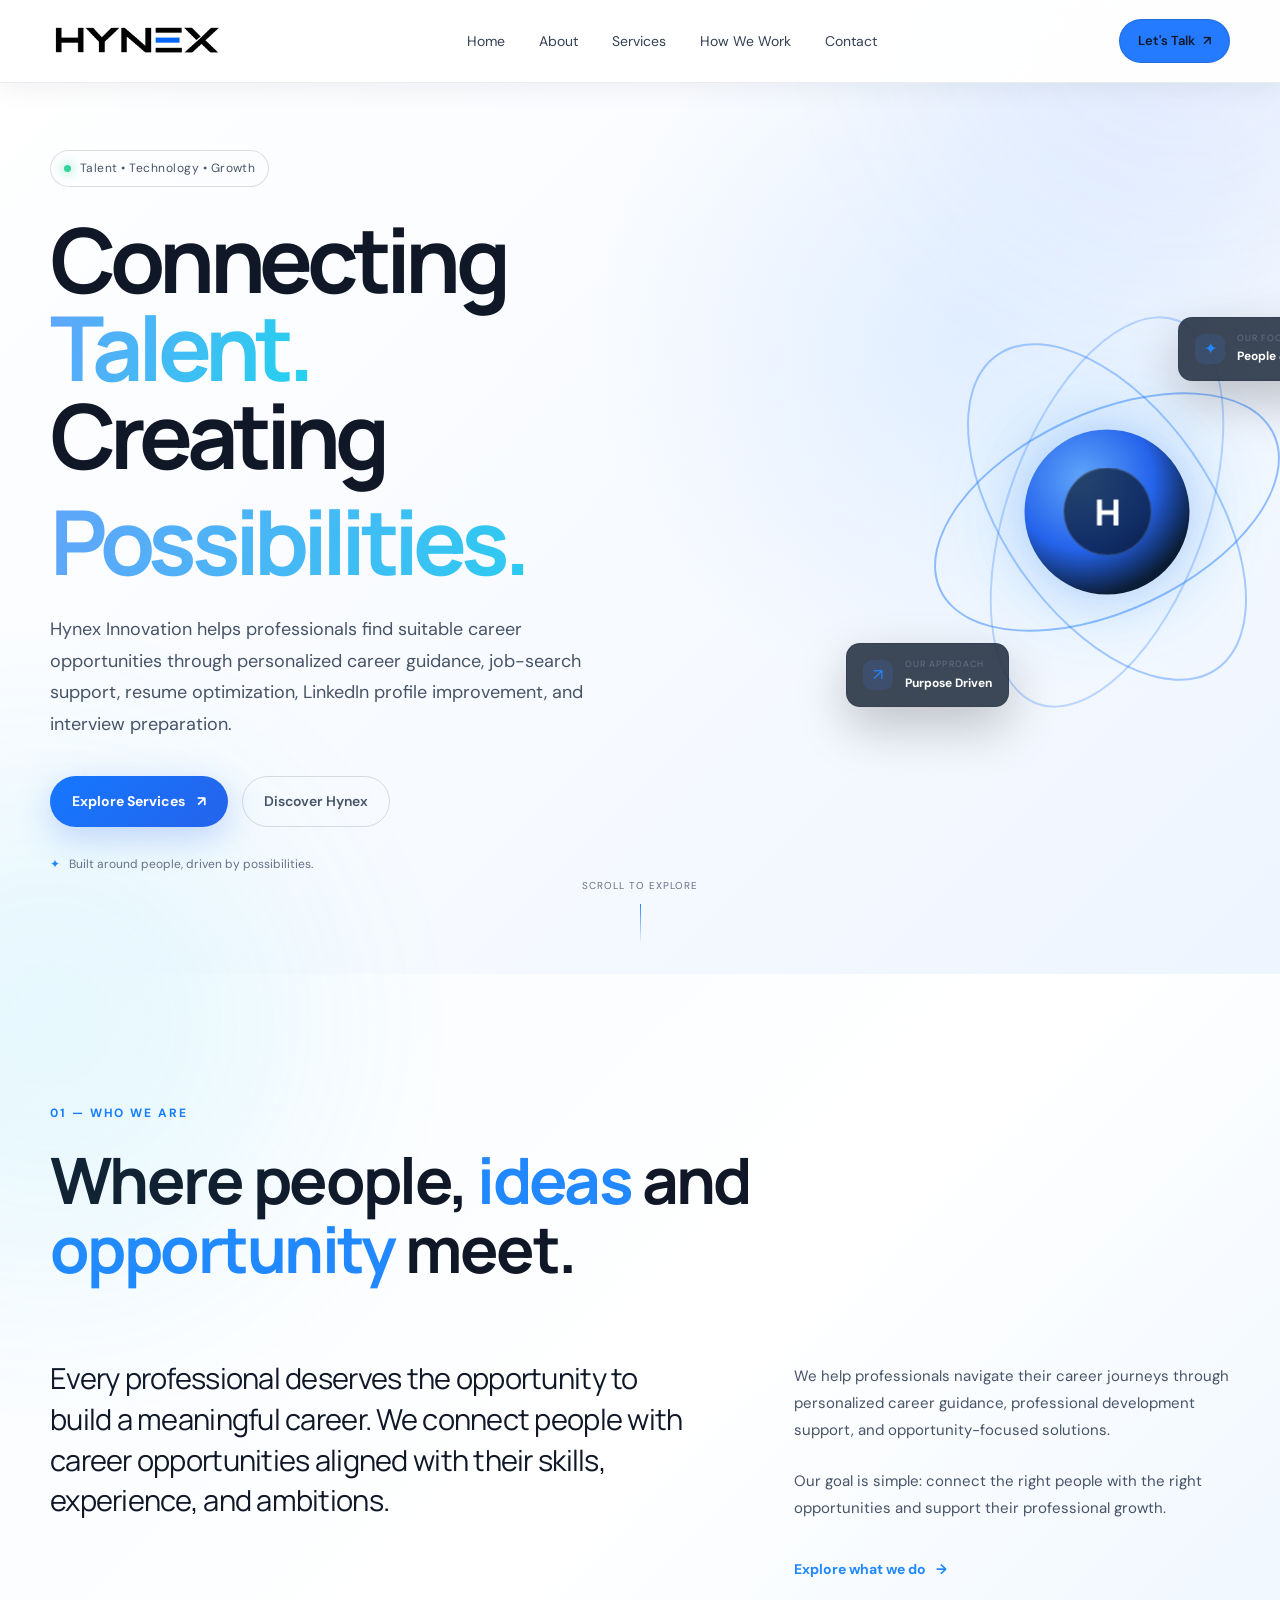
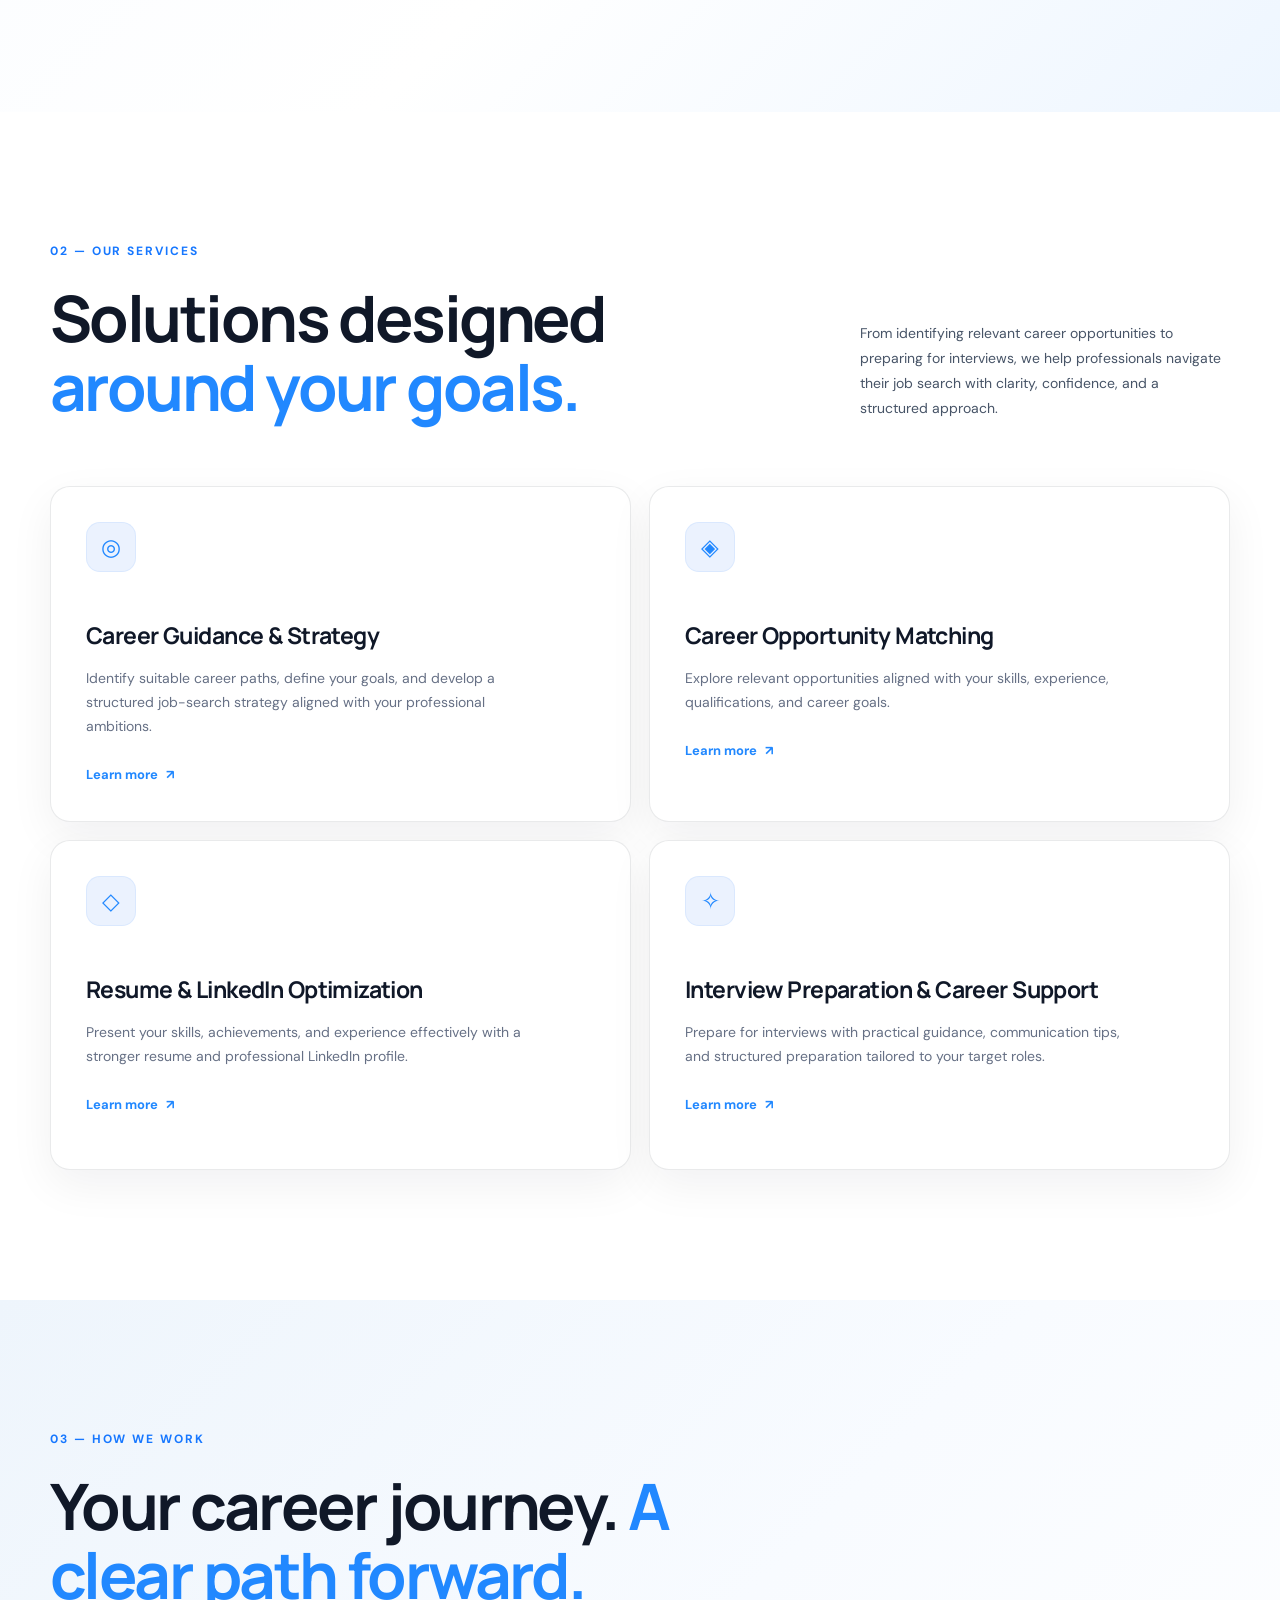
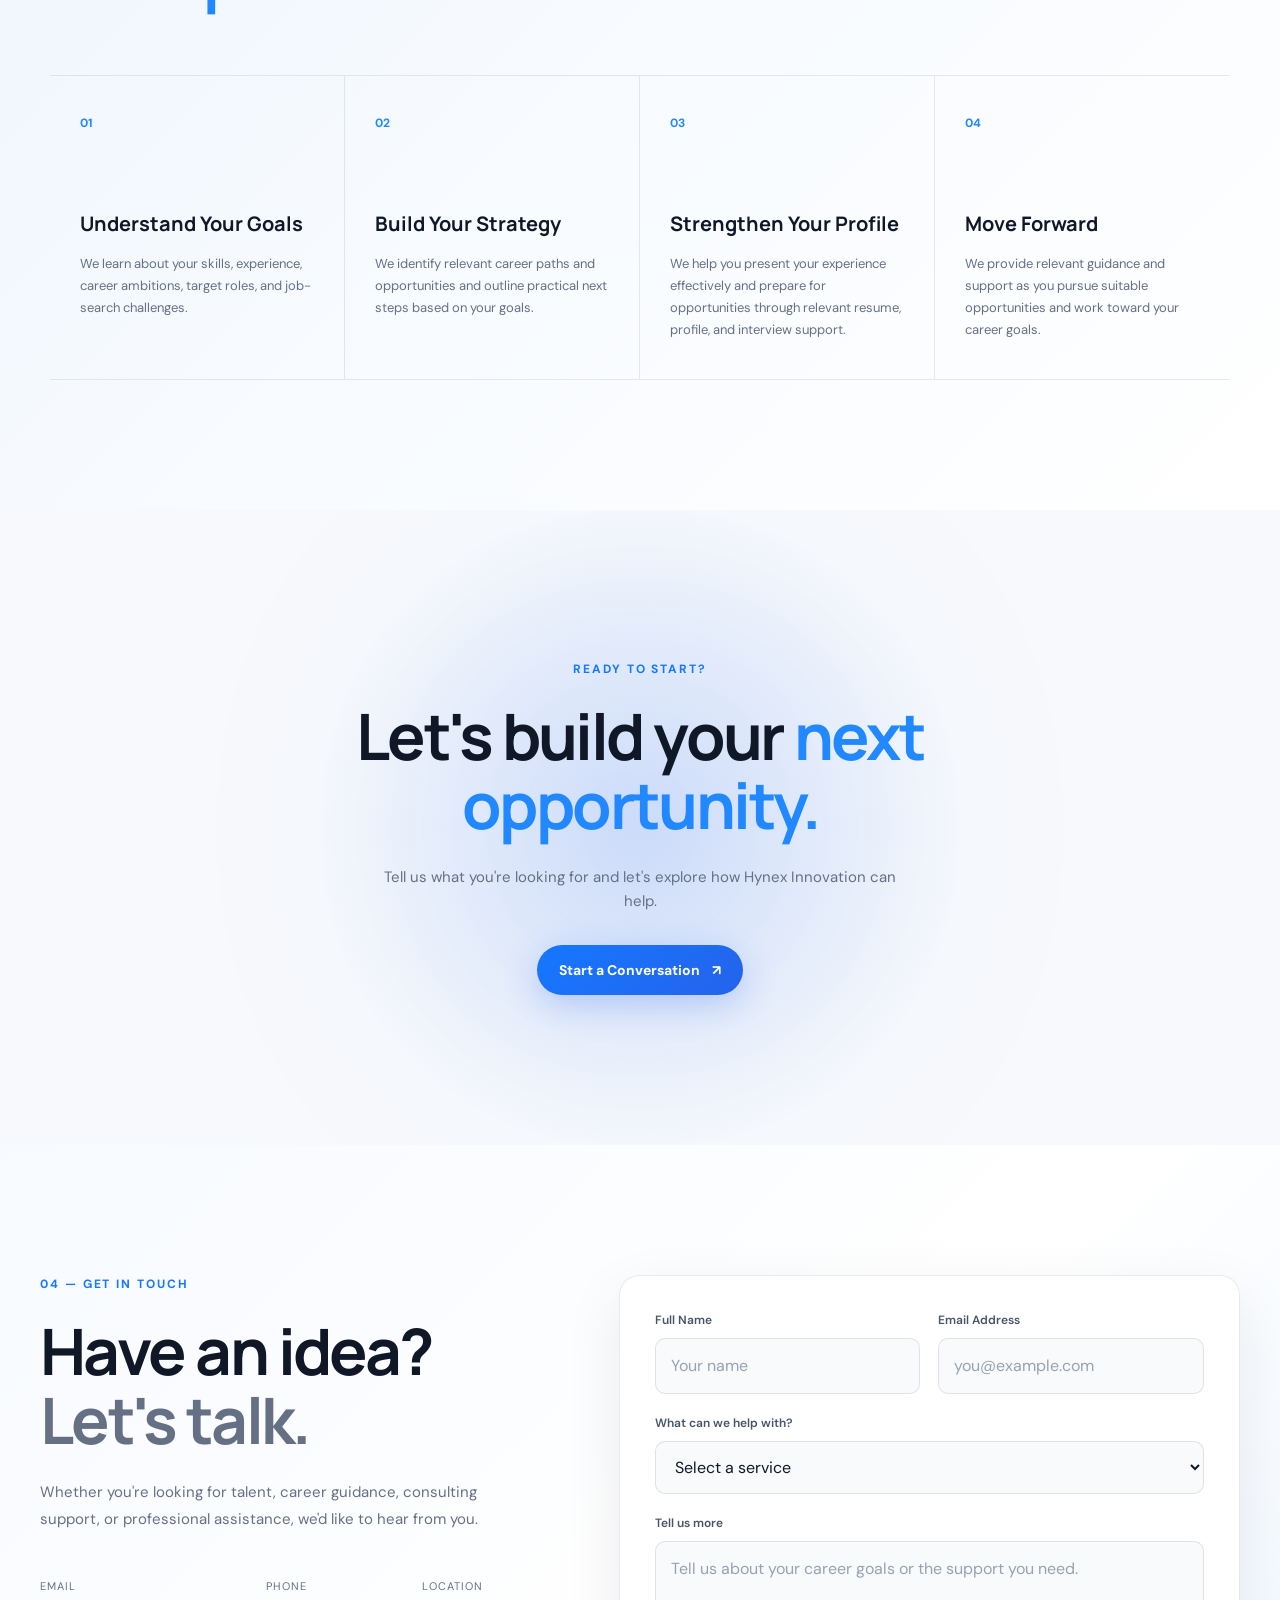
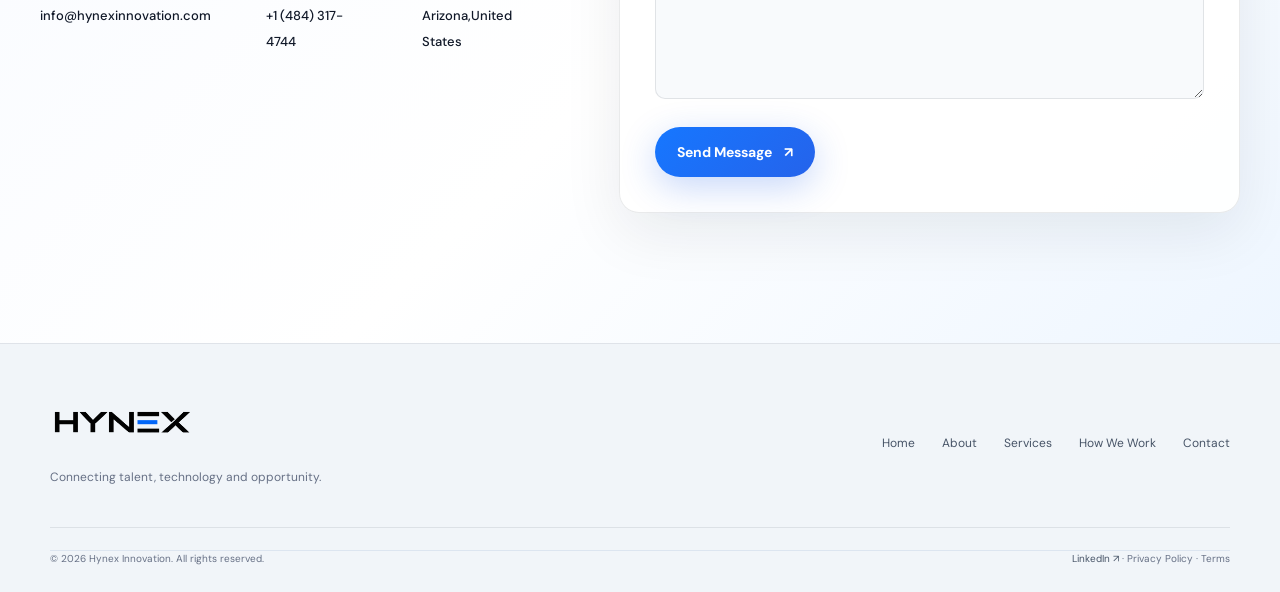
==== commit cb8427ab: "Update index.html" ====
--- a/index.html
+++ b/index.html
@@ -661,9 +661,14 @@
                 © 2026 Hynex Innovation. All rights reserved.
             </span>
 
-            <span>
-                Privacy Policy · Terms
-            </span>
+            
+<span>
+  <a href="https://www.linkedin.com/company/hynex-innovation/"
+     target="_blank"
+     rel="noopener noreferrer">LinkedIn ↗</a>
+  · Privacy Policy · Terms
+</span>
+
 
         </div>
 
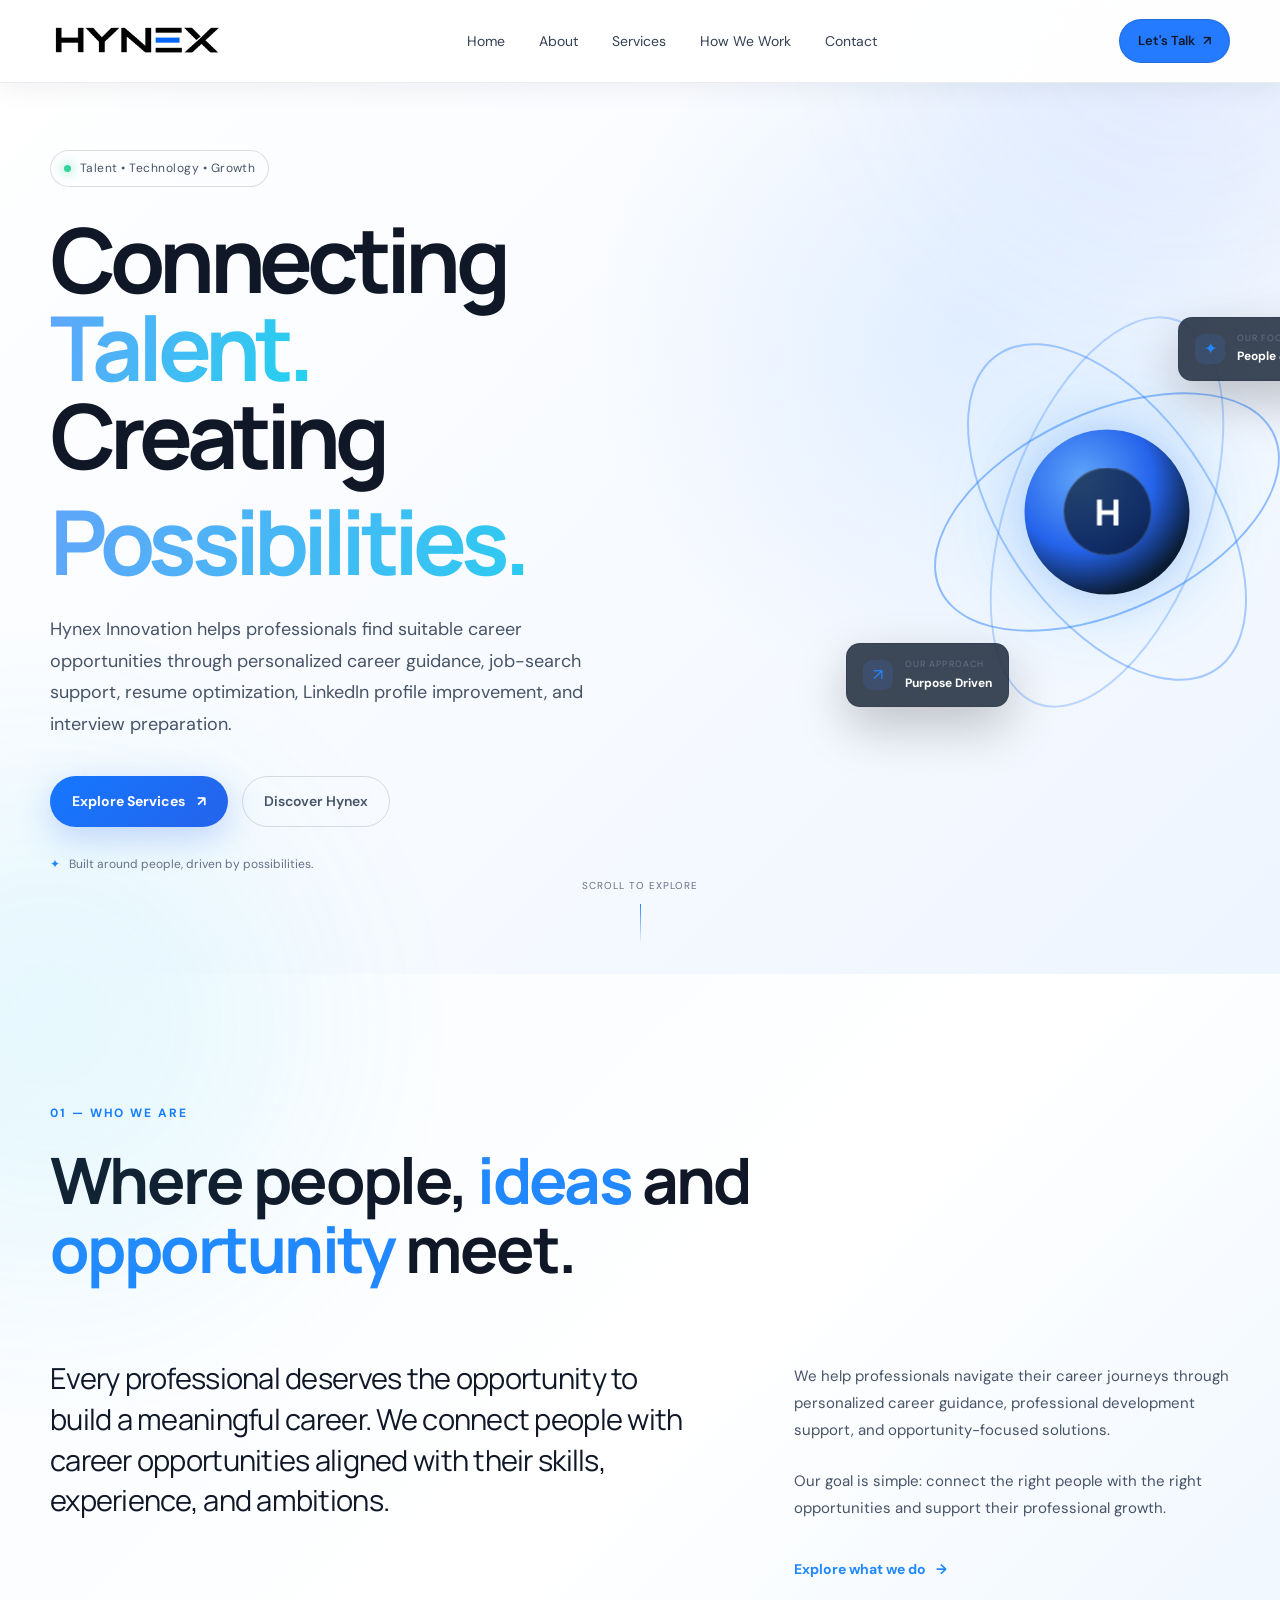
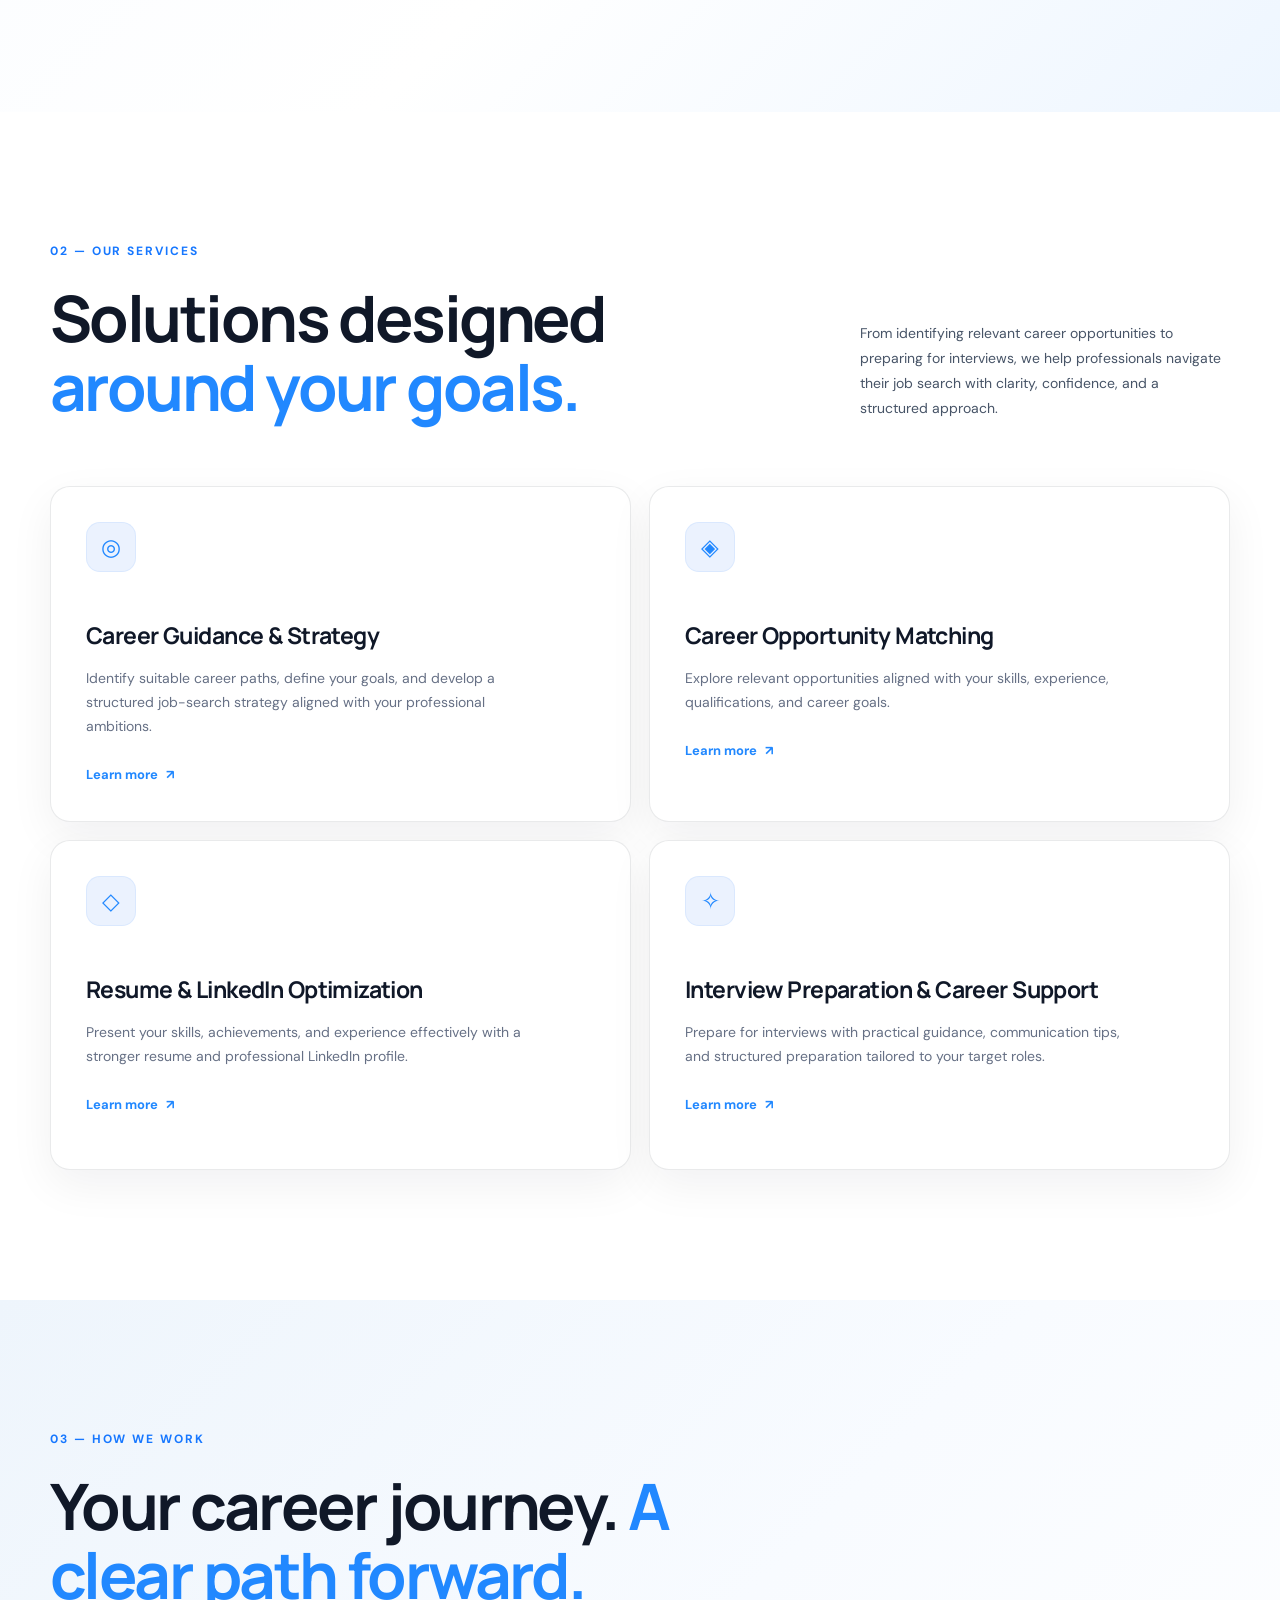
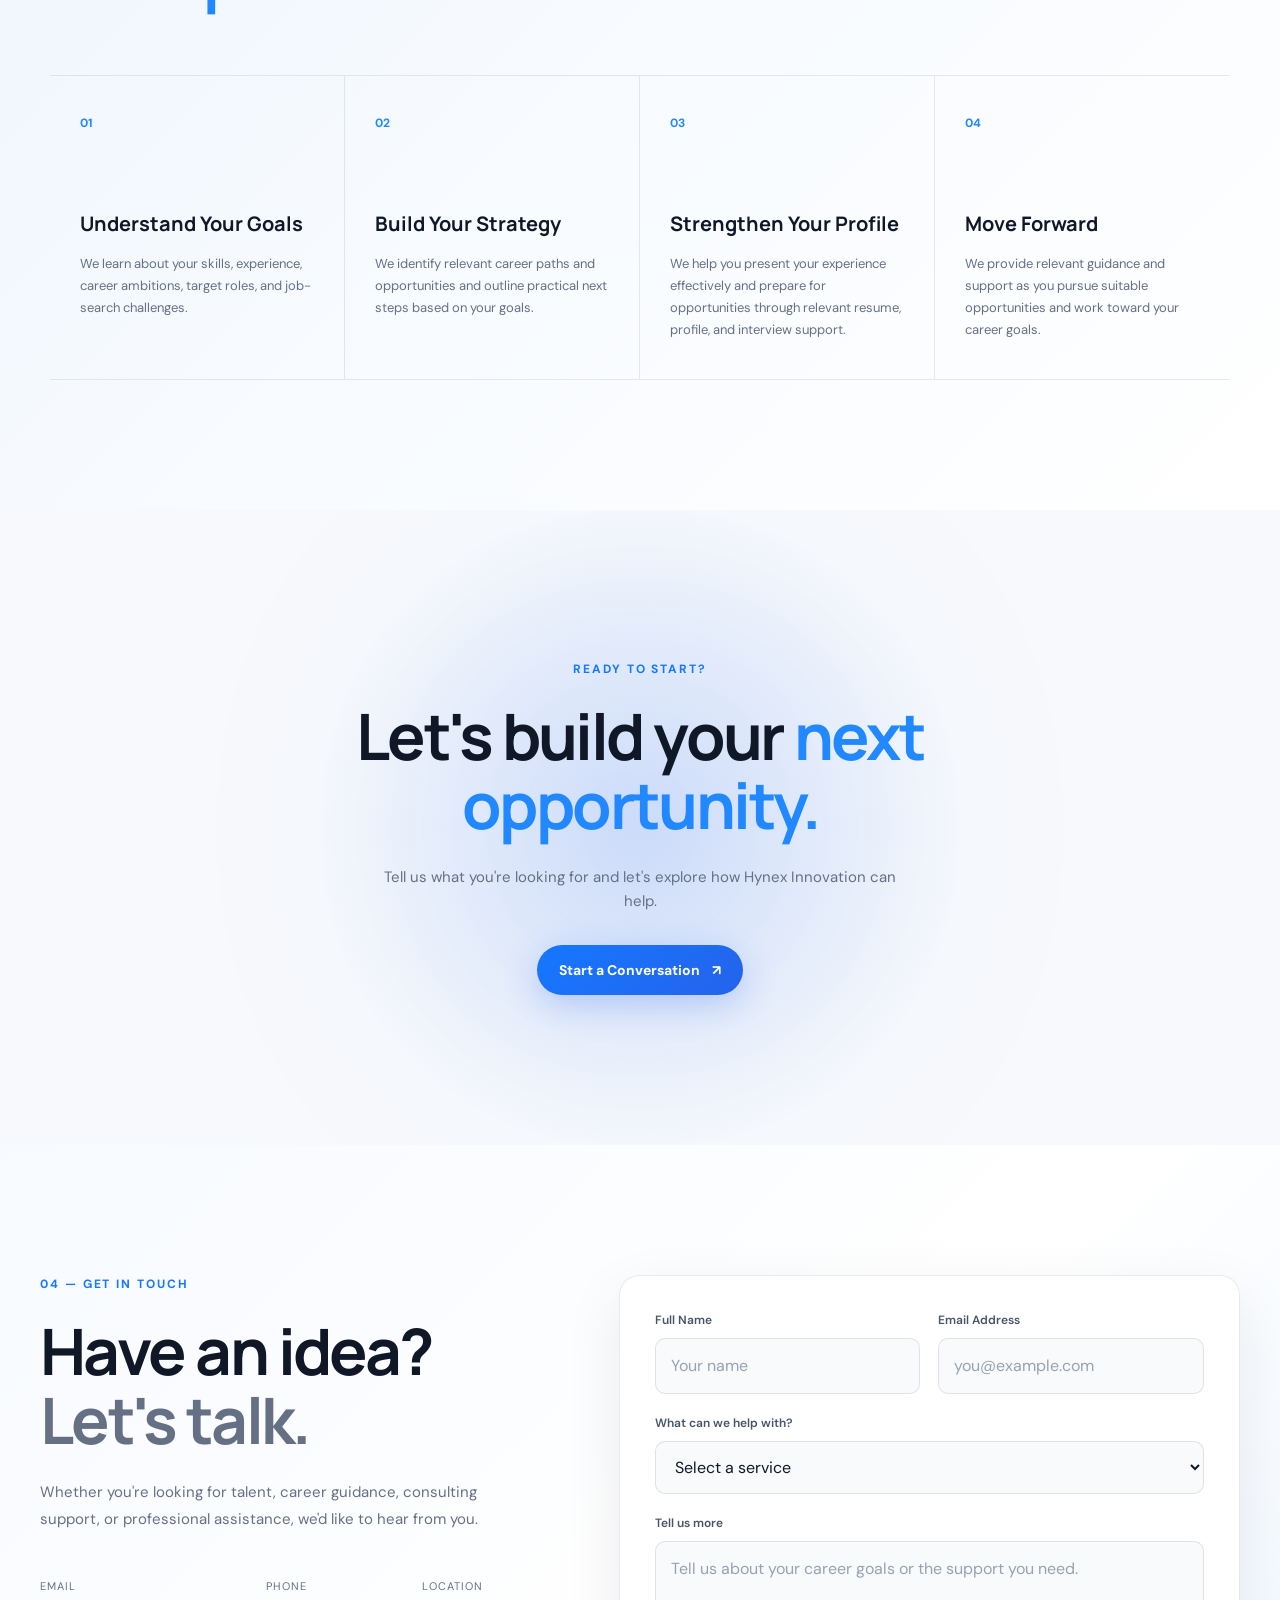
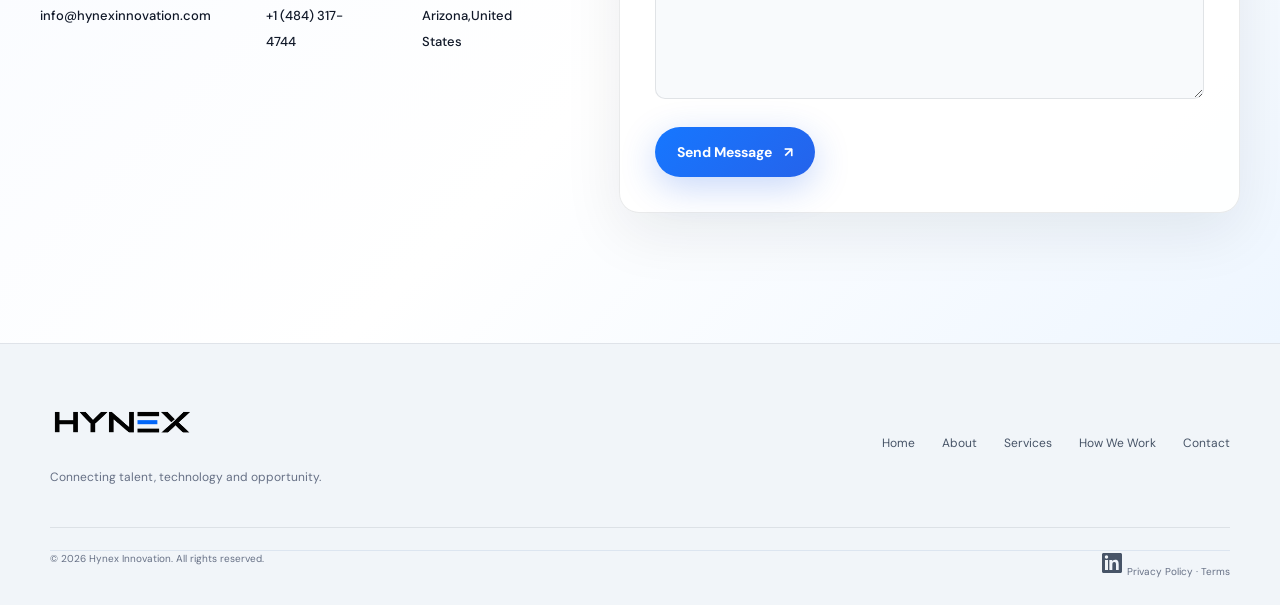
==== commit 4a28e66b: "Update index.html" ====
--- a/index.html
+++ b/index.html
@@ -662,11 +662,20 @@
             </span>
 
             
-<span>
+
+<span class="footer-social">
   <a href="https://www.linkedin.com/company/hynex-innovation/"
      target="_blank"
-     rel="noopener noreferrer">LinkedIn ↗</a>
-  · Privacy Policy · Terms
+     rel="noopener noreferrer"
+     aria-label="Visit Hynex Innovation on LinkedIn"
+     title="Hynex Innovation on LinkedIn">
+    <svg xmlns="http://www.w3.org/2000/svg"
+         width="24" height="24" viewBox="0 0 24 24"
+         fill="currentColor" aria-hidden="true">
+      <path d="M20.45 2H3.55C2.69 2 2 2.68 2 3.52v16.96c0 .84.69 1.52 1.55 1.52h16.9c.86 0 1.55-.68 1.55-1.52V3.52c0-.84-.69-1.52-1.55-1.52zM8 19H5V9h3v10zM6.5 7.73A1.73 1.73 0 1 1 6.5 4.27a1.73 1.73 0 0 1 0 3.46zM19 19h-3v-5.1c0-1.22-.02-2.79-1.7-2.79-1.7 0-1.96 1.33-1.96 2.7V19h-3V9h2.88v1.37h.04c.4-.76 1.38-1.56 2.84-1.56 3.04 0 3.6 2 3.6 4.6V19z"/>
+    </svg>
+  </a>
+  <span>Privacy Policy · Terms</span>
 </span>
 
 
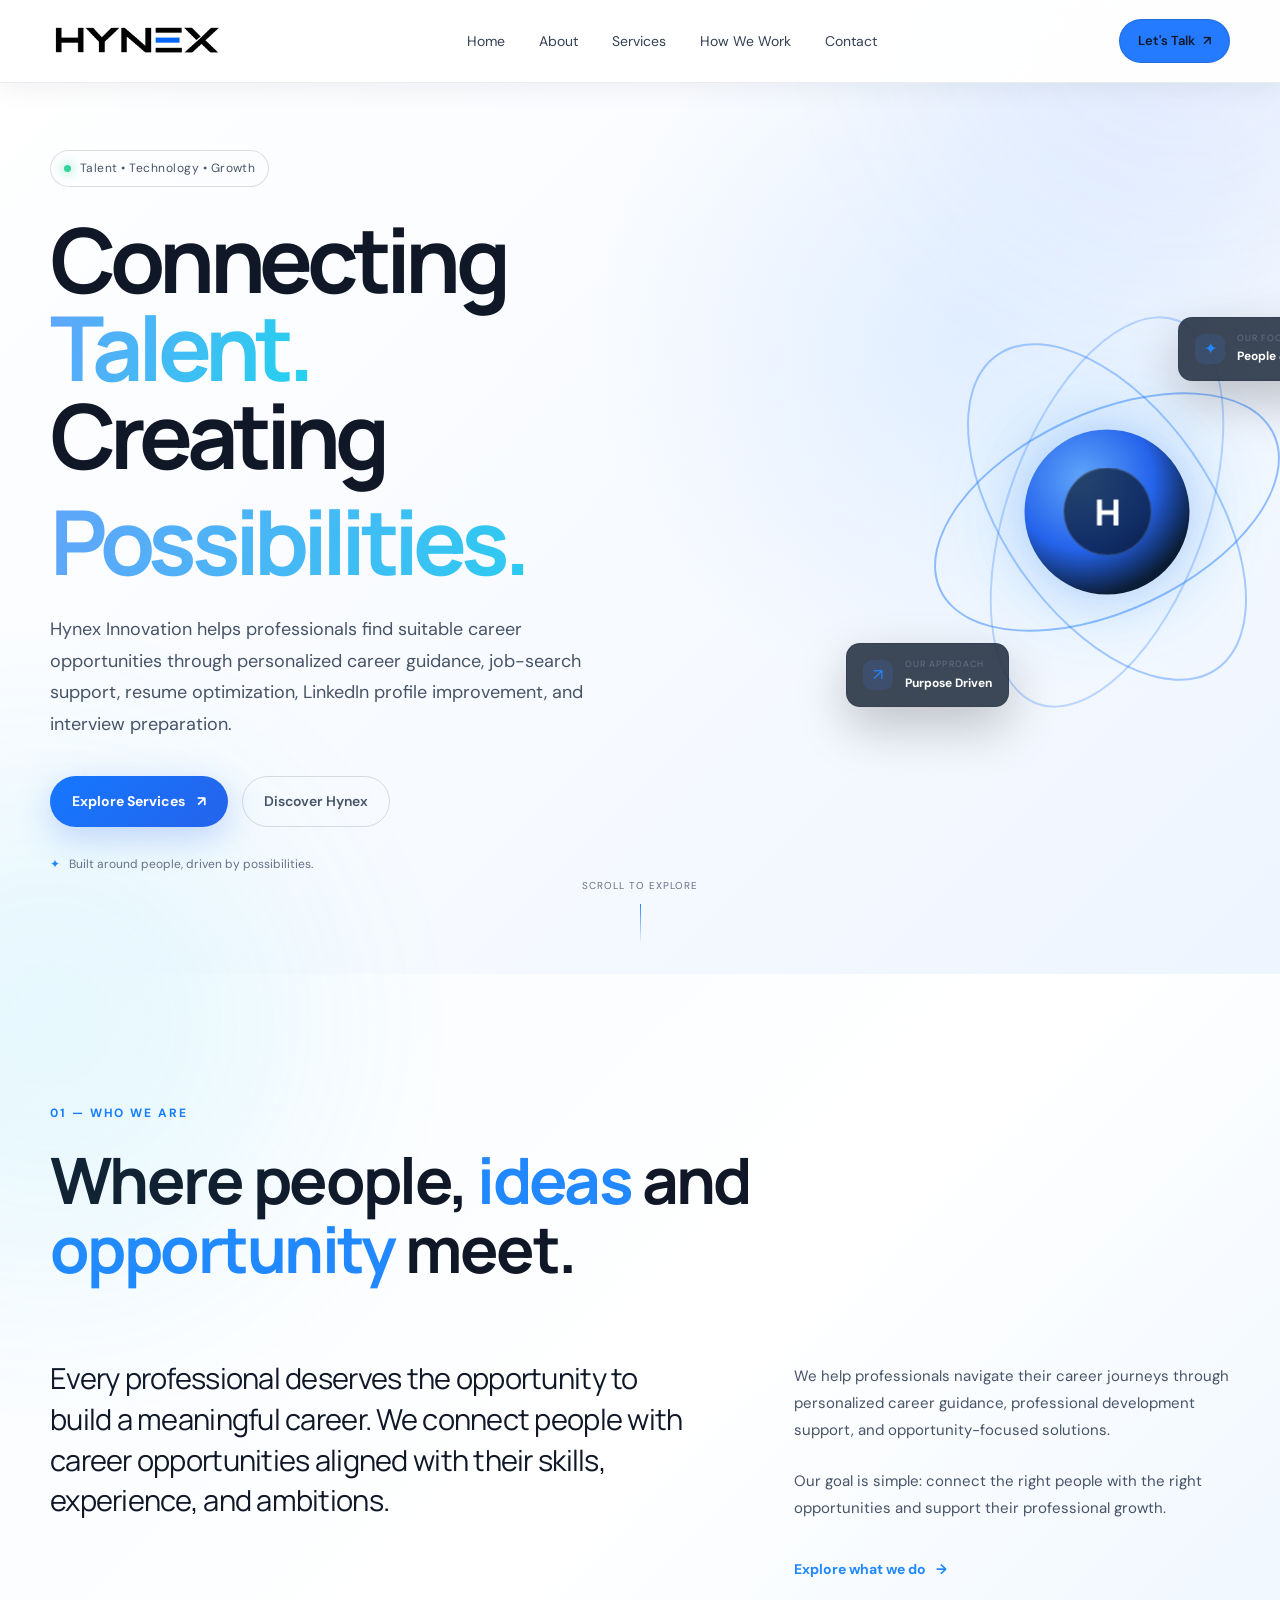
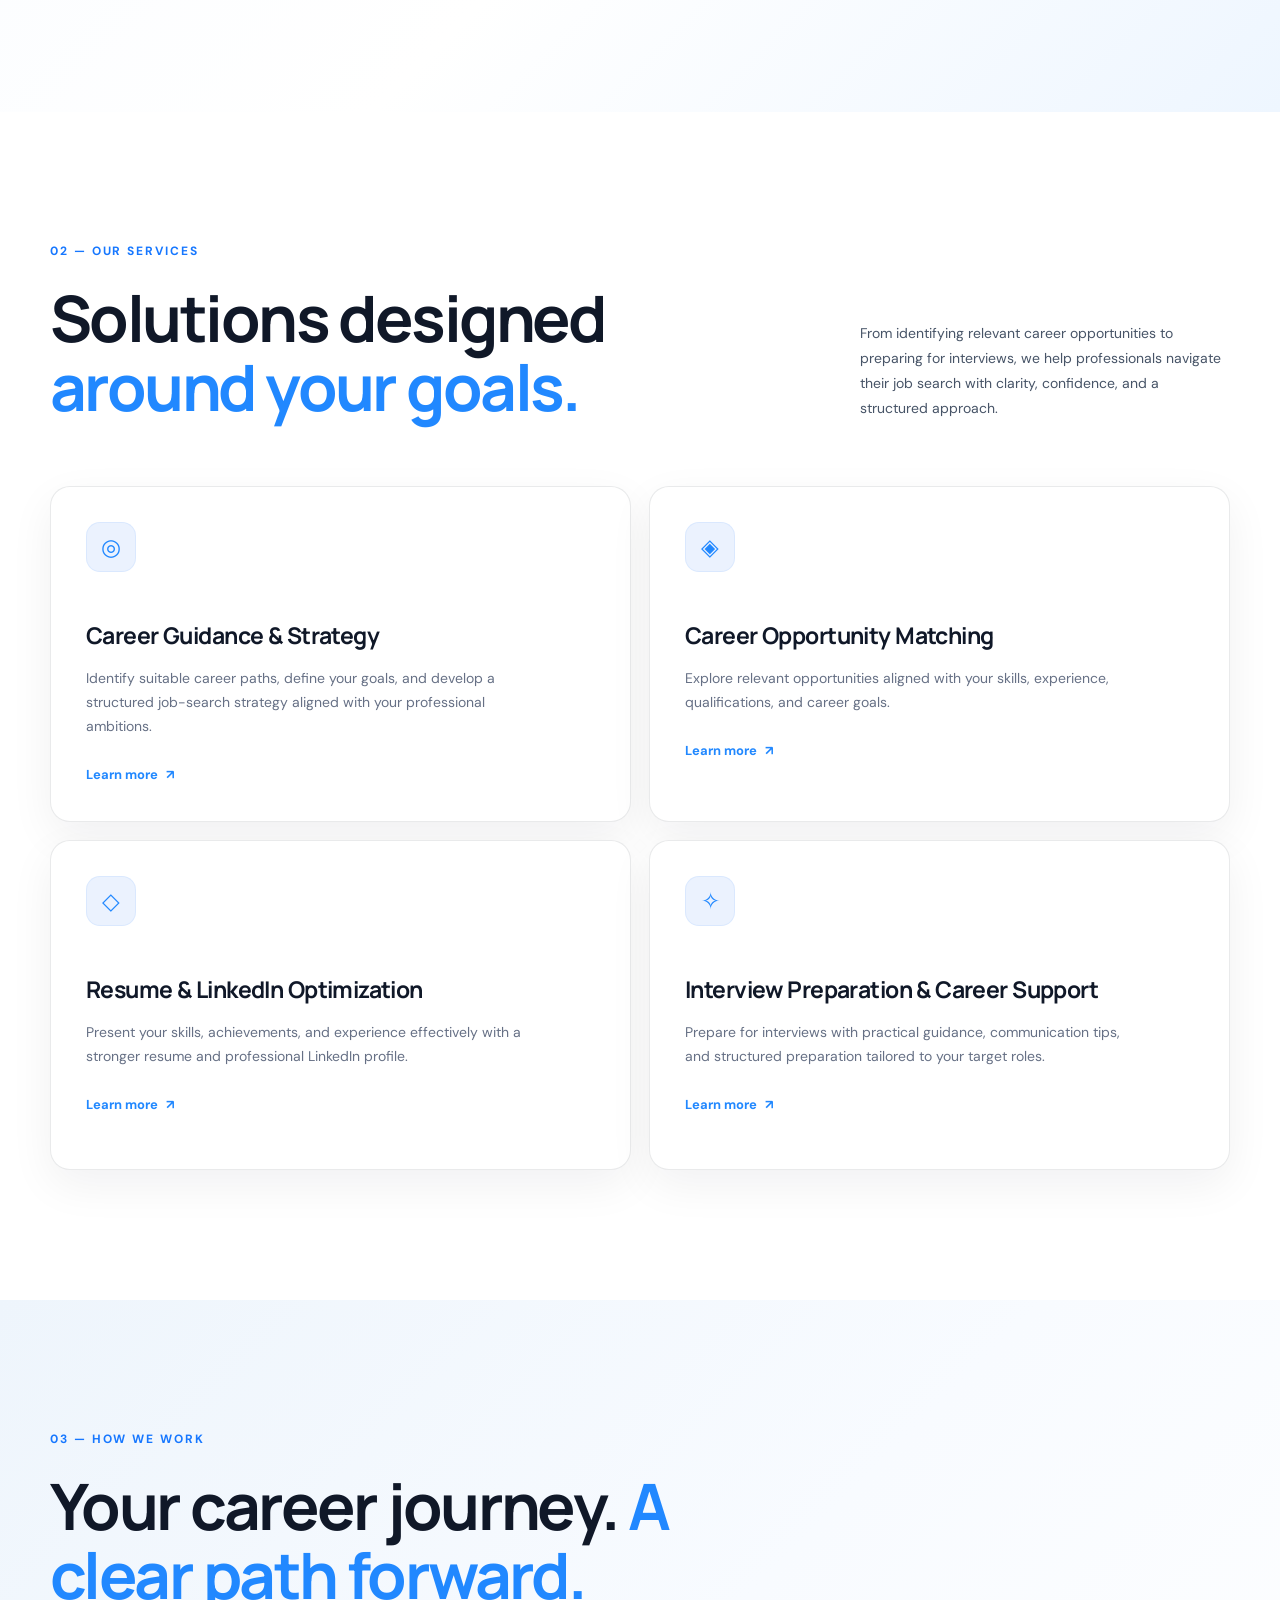
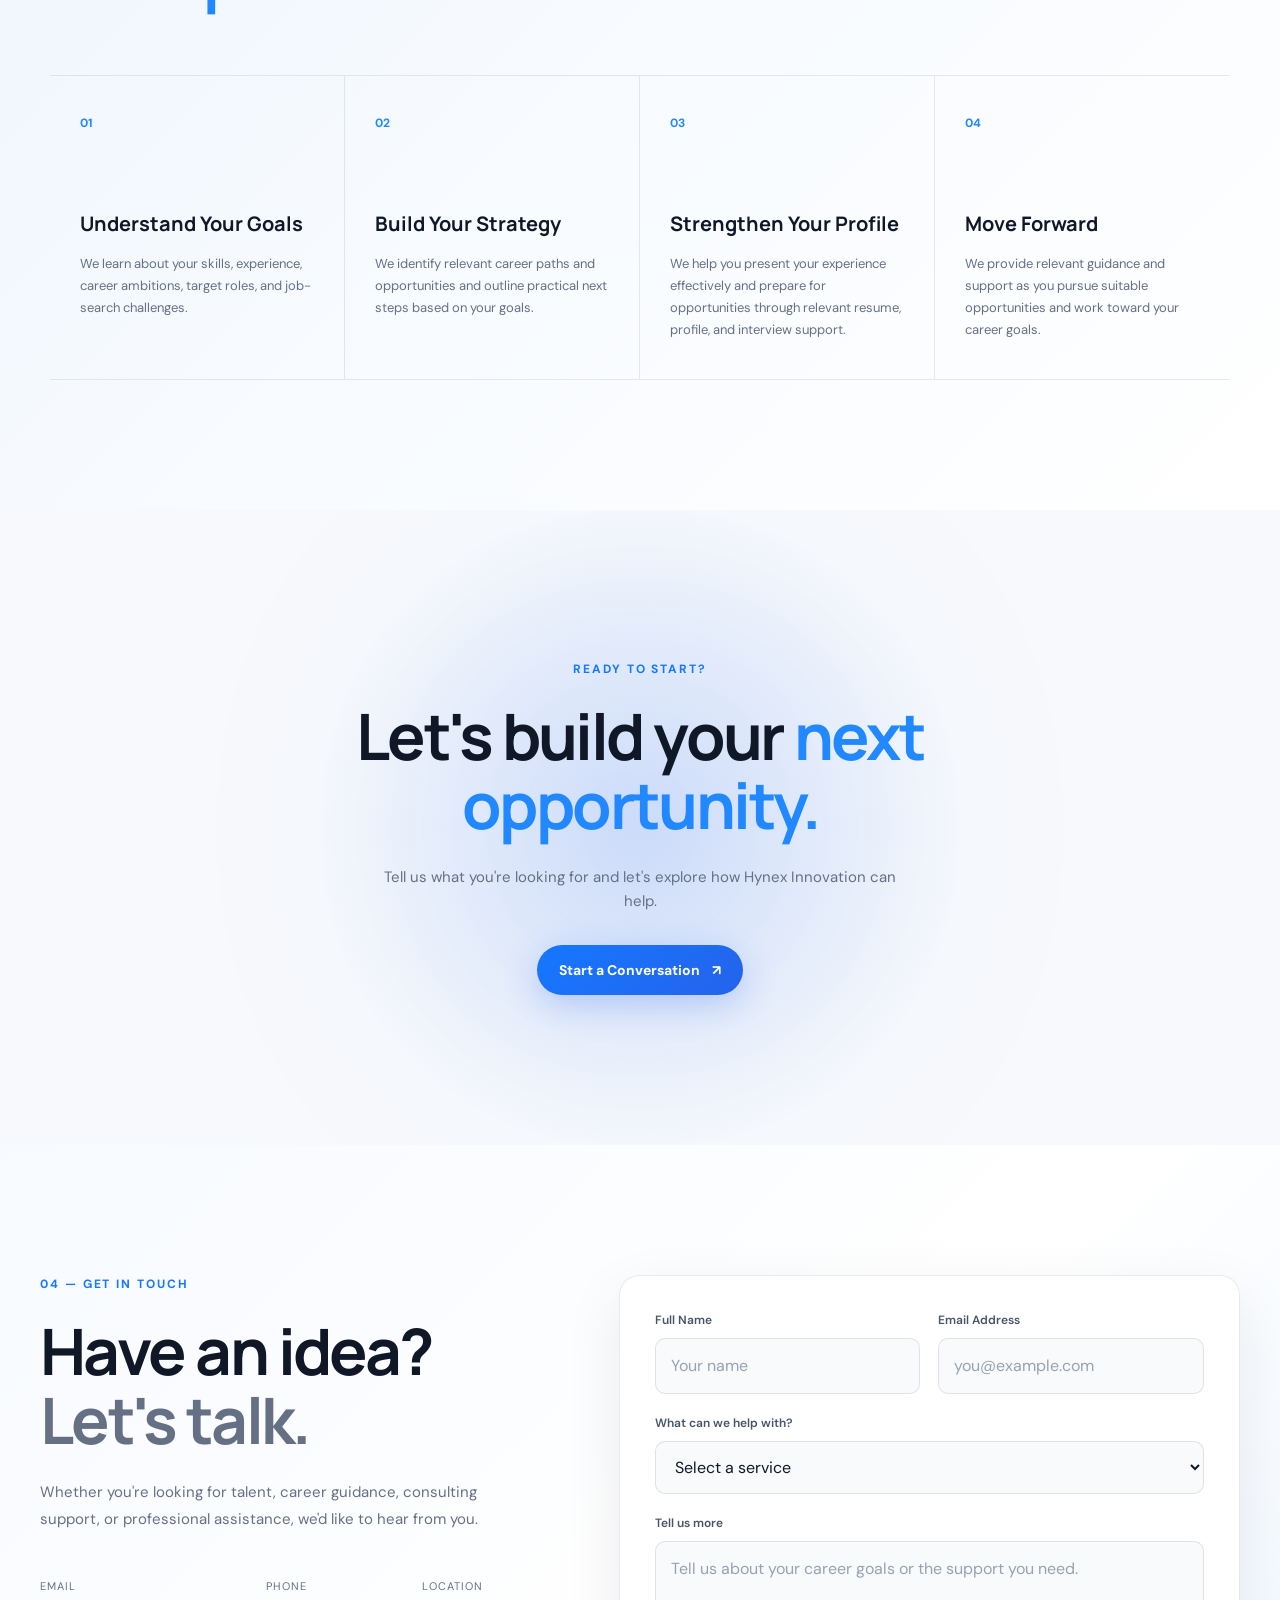
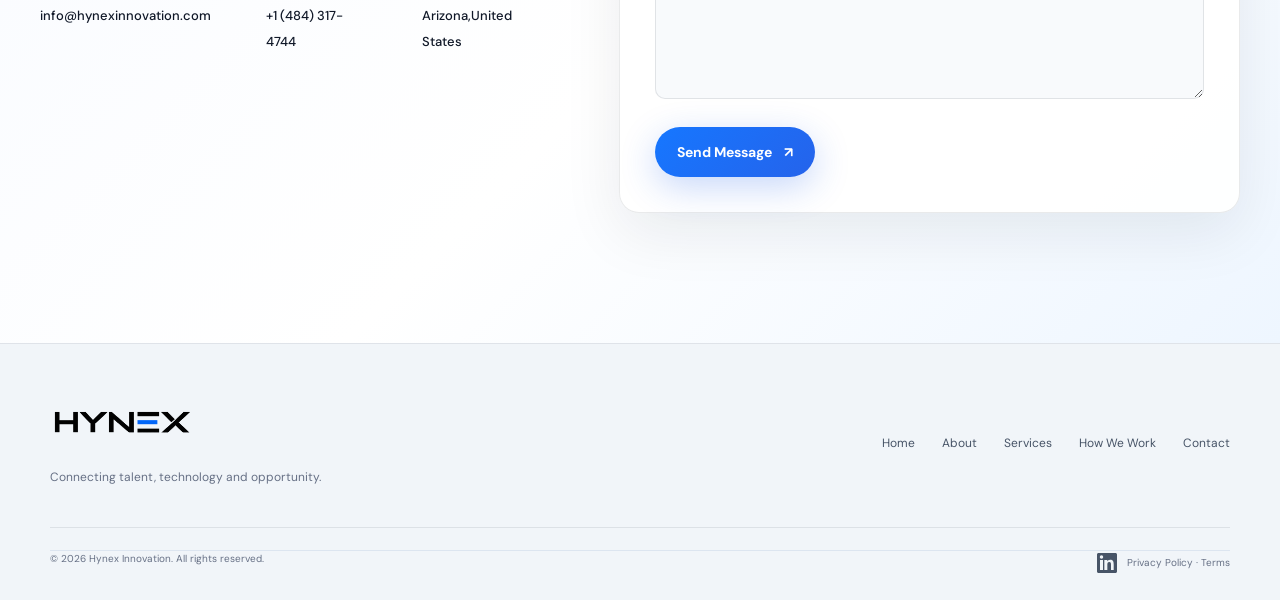
==== commit e50b8c6e: "Update index.html" ====
--- a/index.html
+++ b/index.html
@@ -514,7 +514,13 @@
 
     <div>
         <small>Email</small>
-        <strong>info@hynexinnovation.com</strong>
+        
+<strong>
+  <a href="mailto:info@hynexinnovation.com">
+    info@hynexinnovation.com
+  </a>
+</strong>
+
     </div>
 
     <div>
--- a/style.css
+++ b/style.css
@@ -3070,4 +3070,35 @@
         width: 100% !important;
         box-sizing: border-box !important;
     }
-}+}
+
+
+
+
+
+.footer-social {
+  display: inline-flex;
+  flex-direction: row;
+  align-items: center;
+  justify-content: flex-end;
+  gap: 8px;
+}
+
+.footer-social a {
+  display: inline-flex;
+  align-items: center;
+  justify-content: center;
+  color: #0A66C2;
+  line-height: 1;
+}
+
+.footer-social svg {
+  display: block;
+  width: 24px;
+  height: 24px;
+}
+
+.footer-social > span {
+  display: inline;
+  white-space: nowrap;
+}
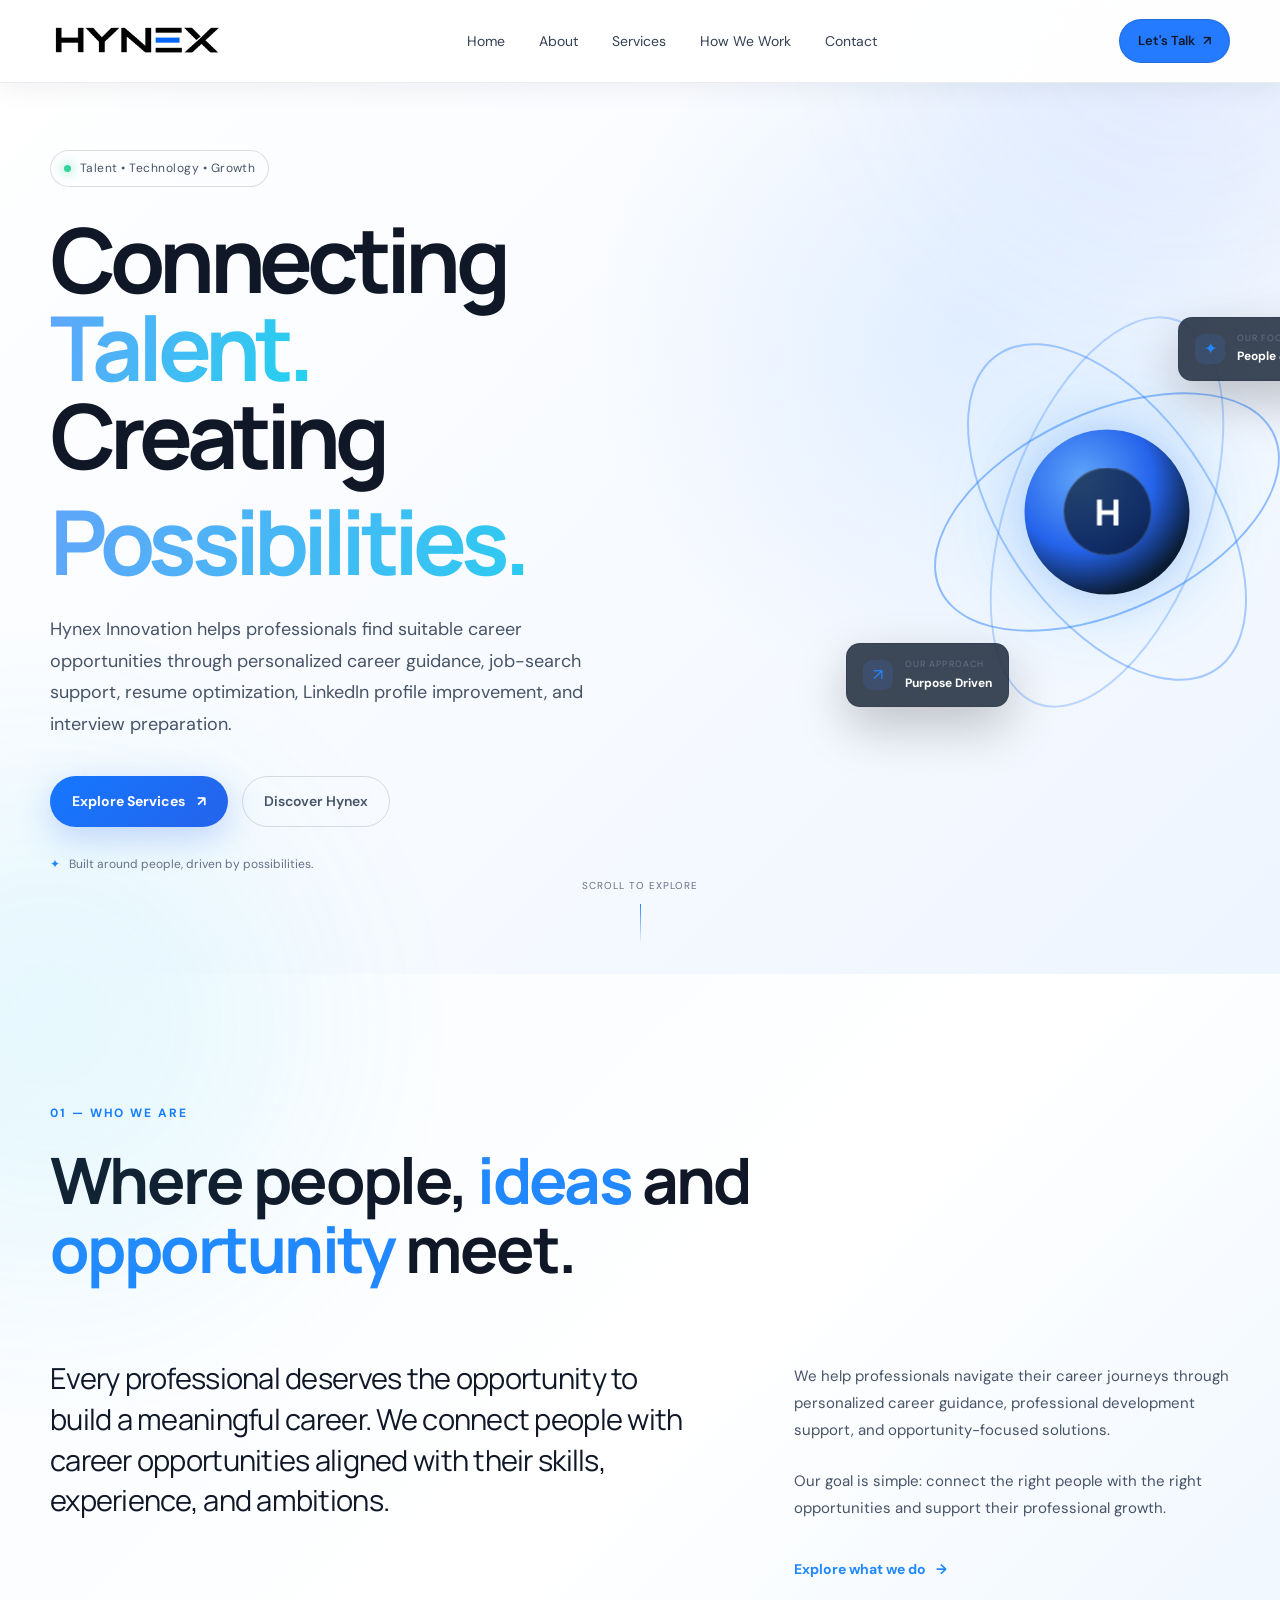
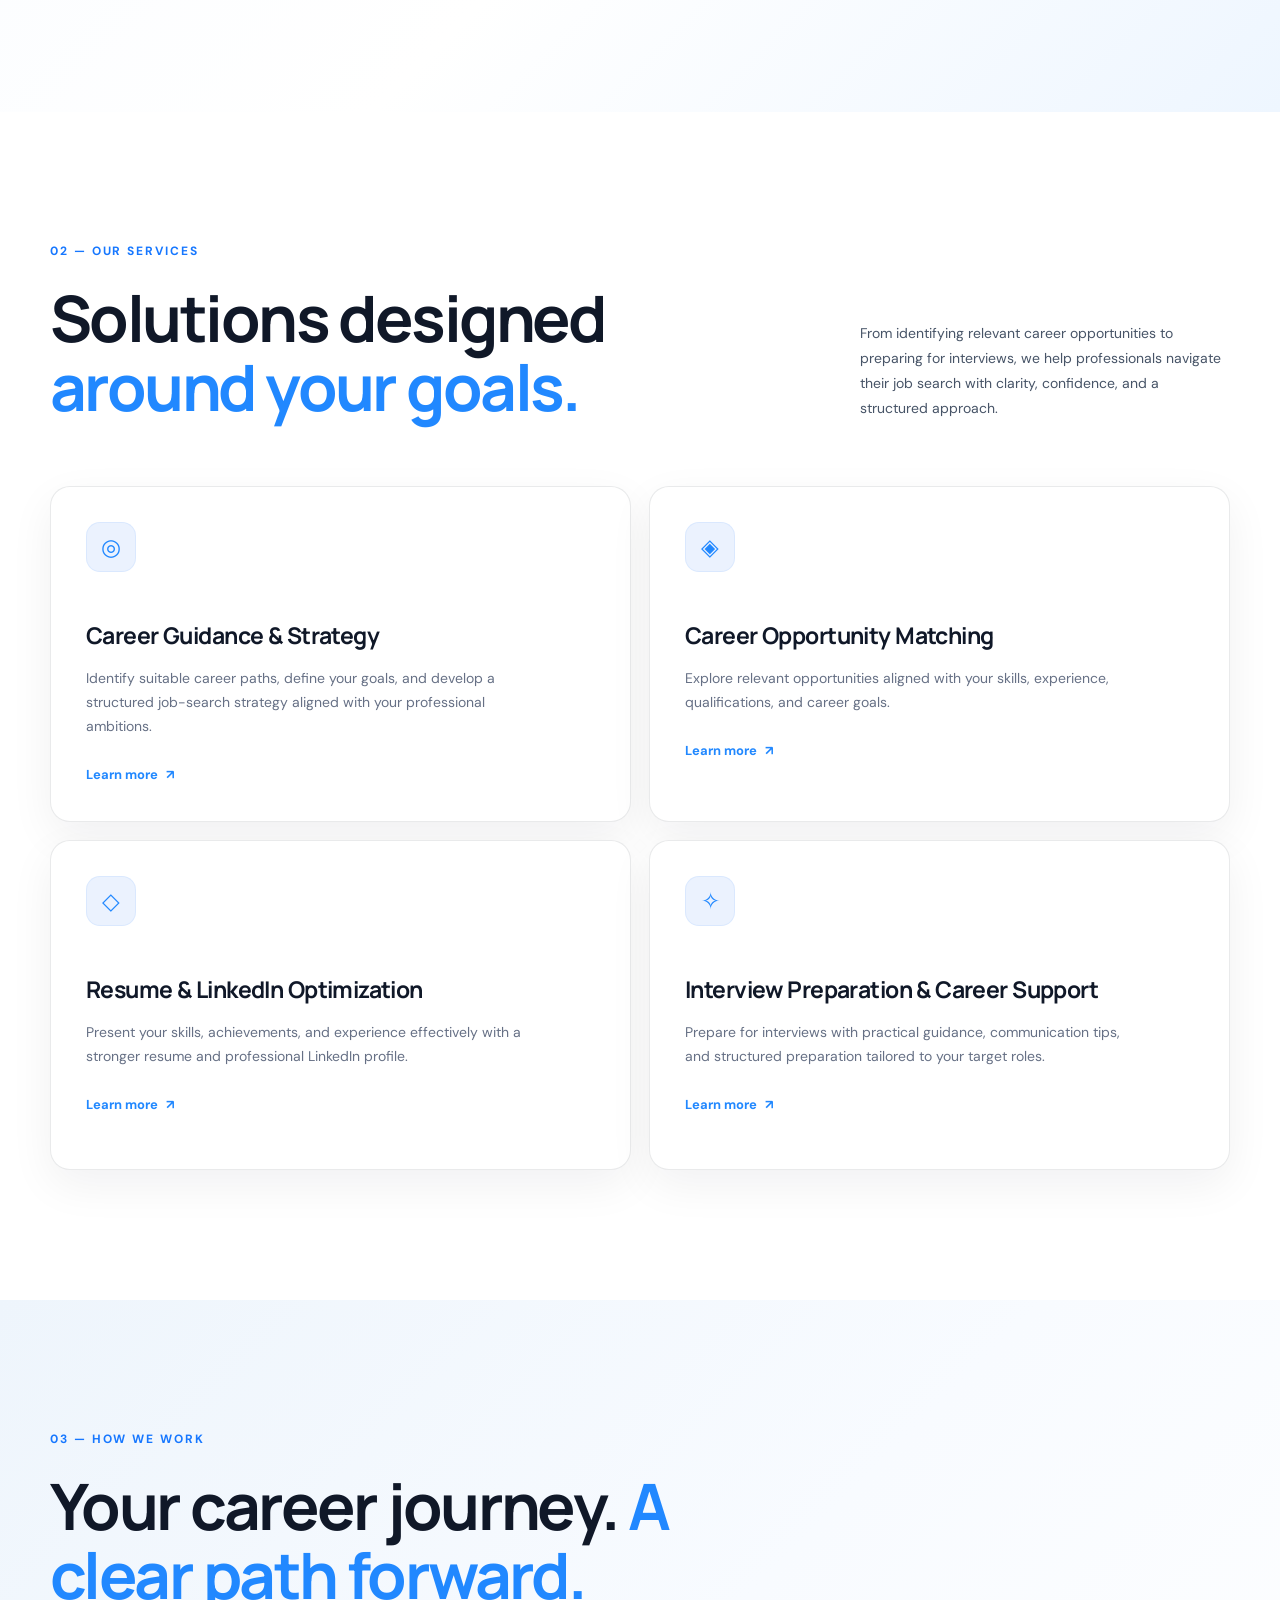
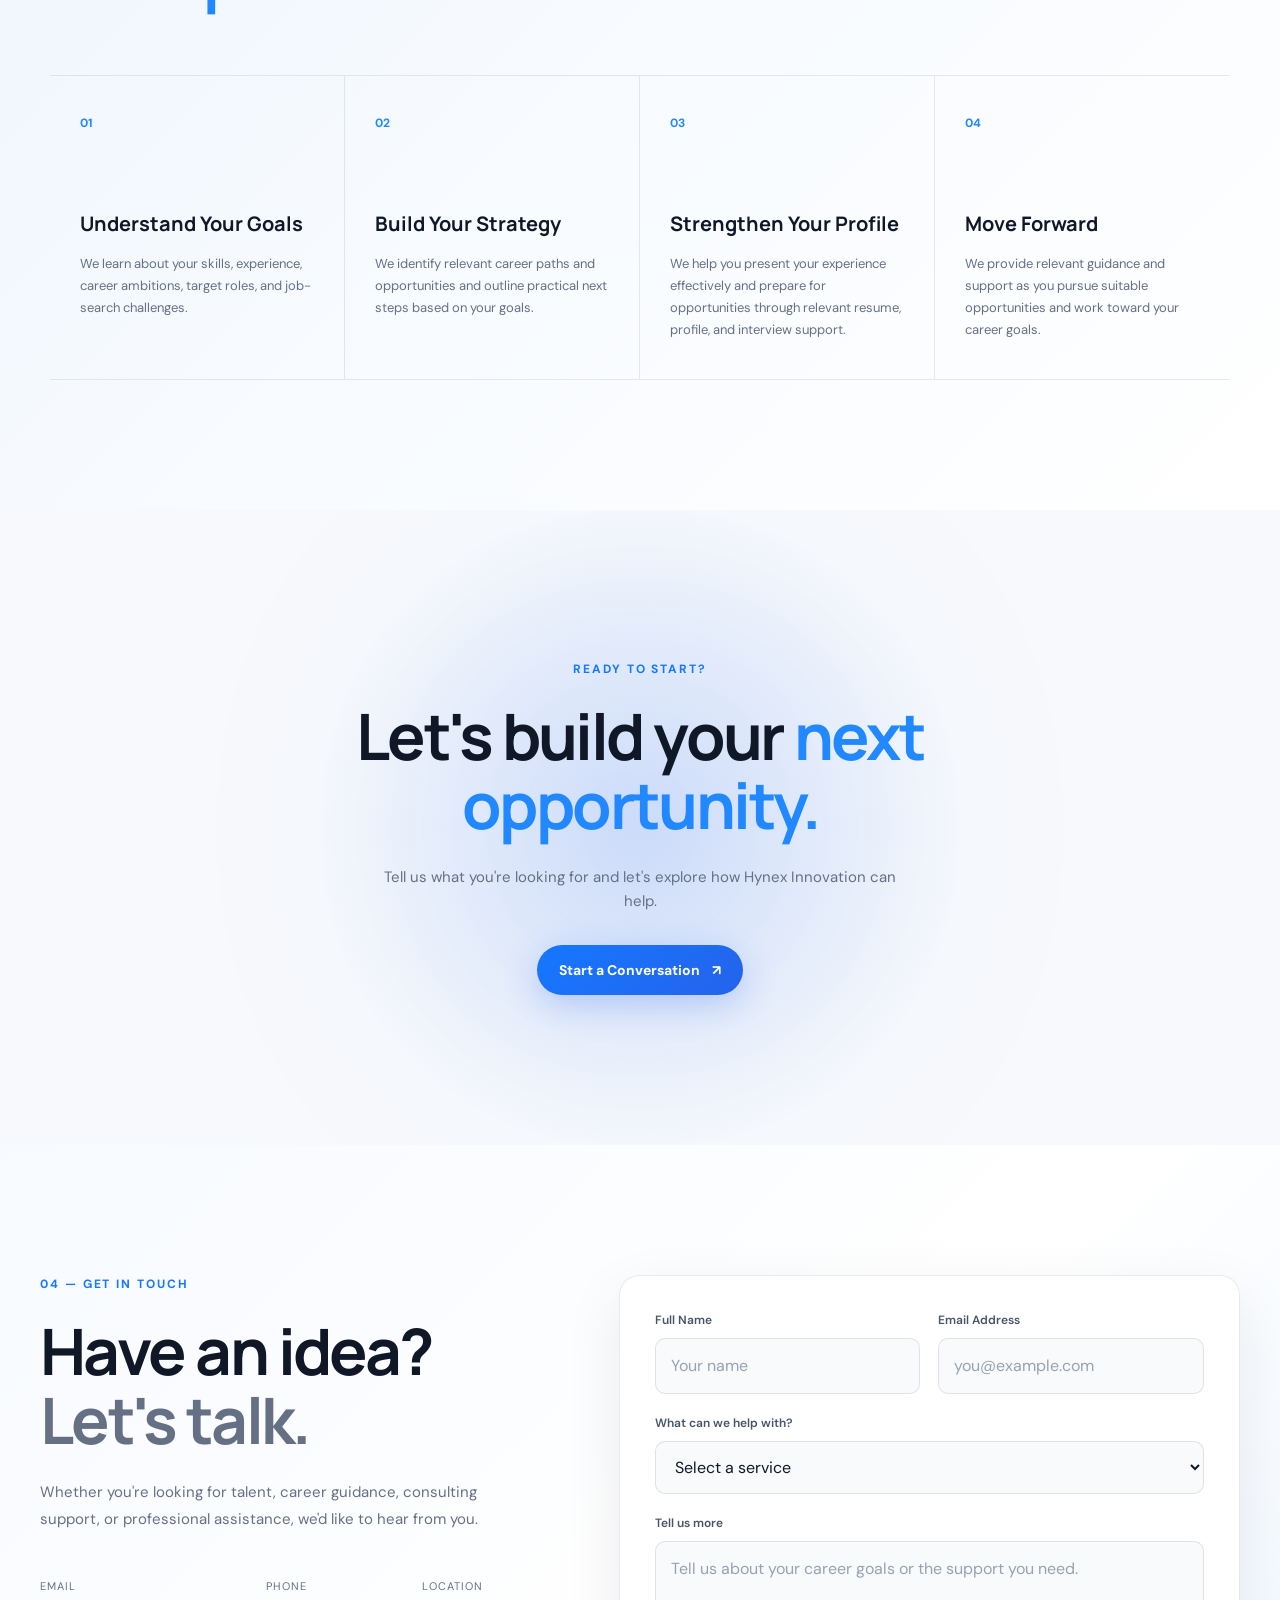
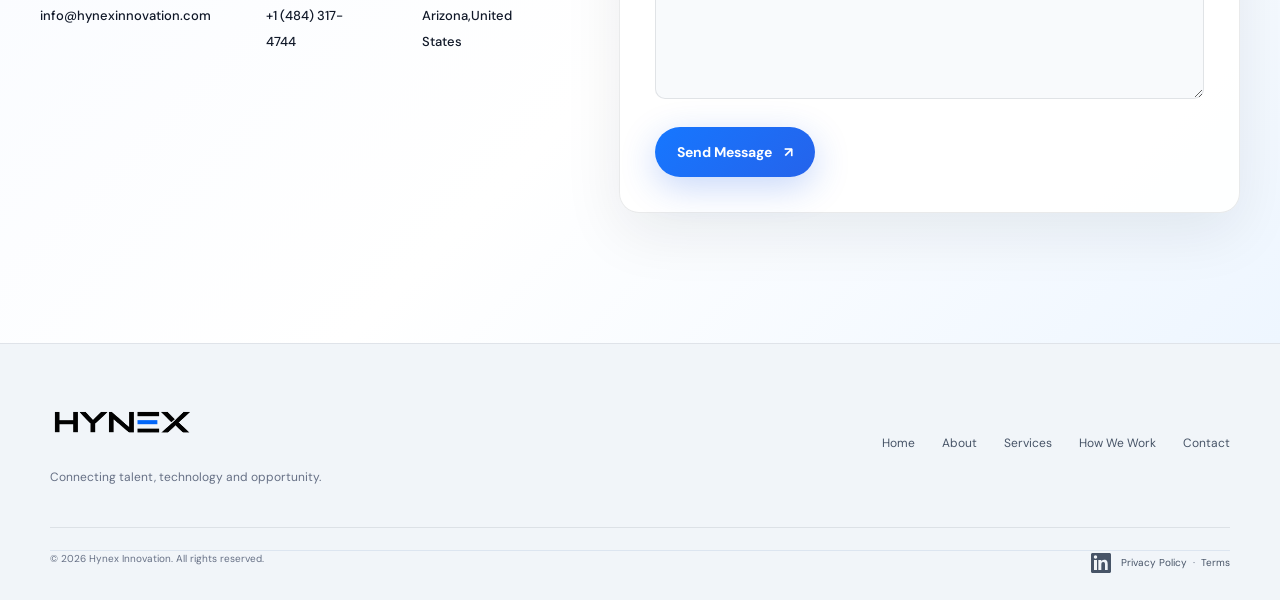
==== commit 65f933b3: "Update index.html" ====
--- a/index.html
+++ b/index.html
@@ -681,7 +681,11 @@
       <path d="M20.45 2H3.55C2.69 2 2 2.68 2 3.52v16.96c0 .84.69 1.52 1.55 1.52h16.9c.86 0 1.55-.68 1.55-1.52V3.52c0-.84-.69-1.52-1.55-1.52zM8 19H5V9h3v10zM6.5 7.73A1.73 1.73 0 1 1 6.5 4.27a1.73 1.73 0 0 1 0 3.46zM19 19h-3v-5.1c0-1.22-.02-2.79-1.7-2.79-1.7 0-1.96 1.33-1.96 2.7V19h-3V9h2.88v1.37h.04c.4-.76 1.38-1.56 2.84-1.56 3.04 0 3.6 2 3.6 4.6V19z"/>
     </svg>
   </a>
-  <span>Privacy Policy · Terms</span>
+  <span>
+  <a href="privacy-policy.html">Privacy Policy</a>
+  &nbsp;·&nbsp;
+  <a href="terms.html">Terms</a>
+</span>
 </span>
 
 
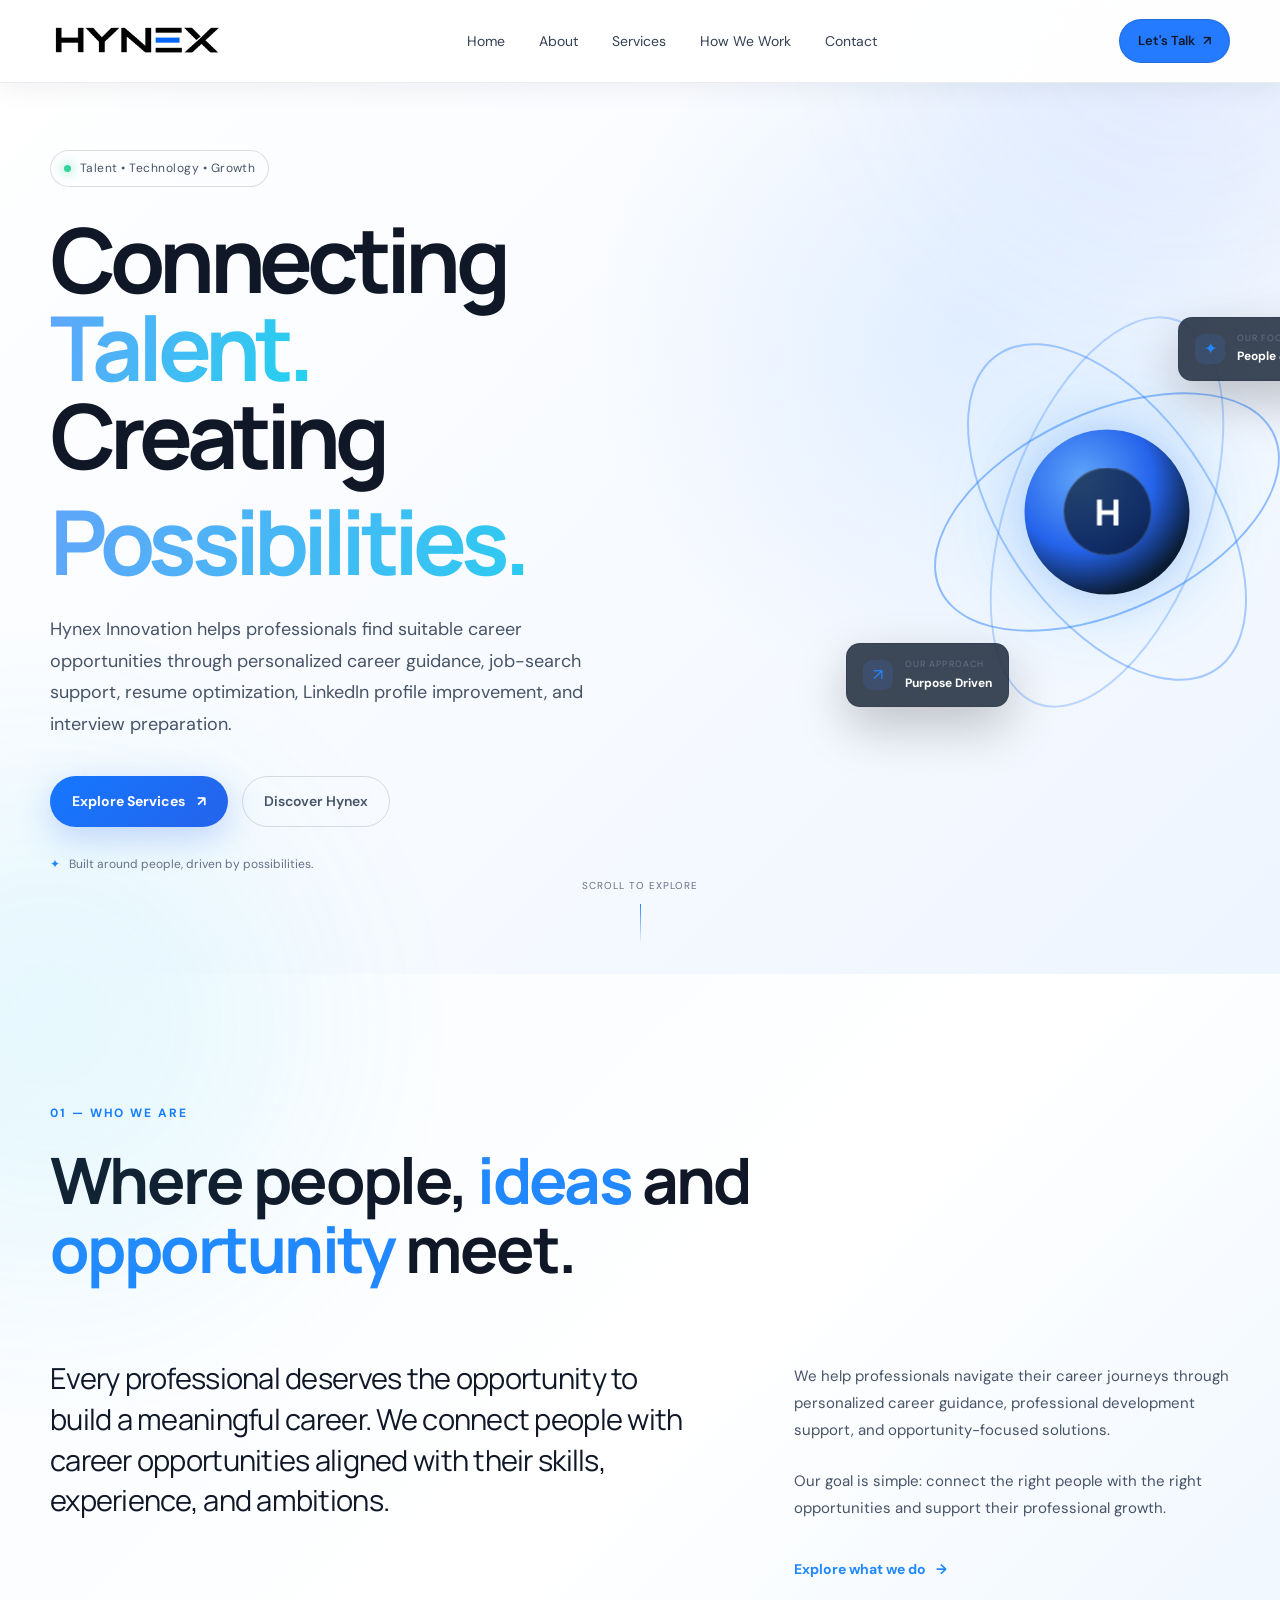
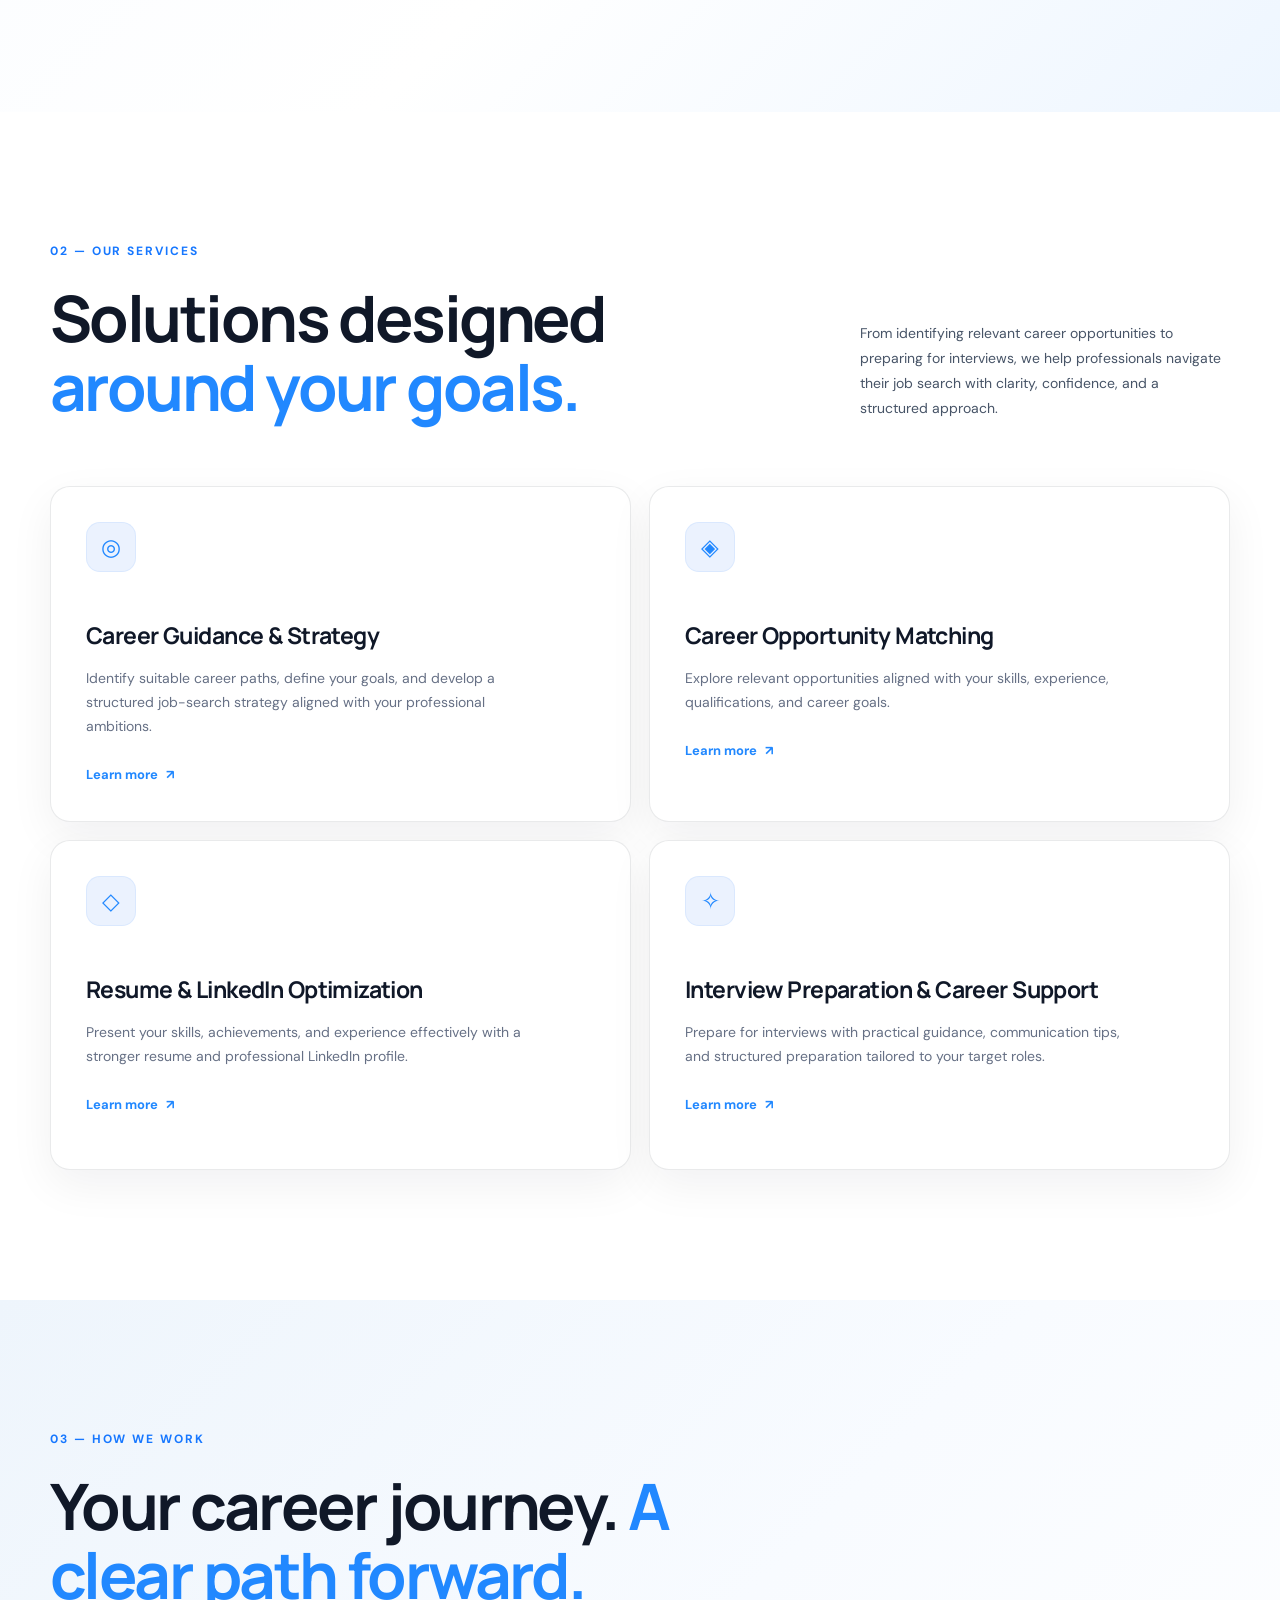
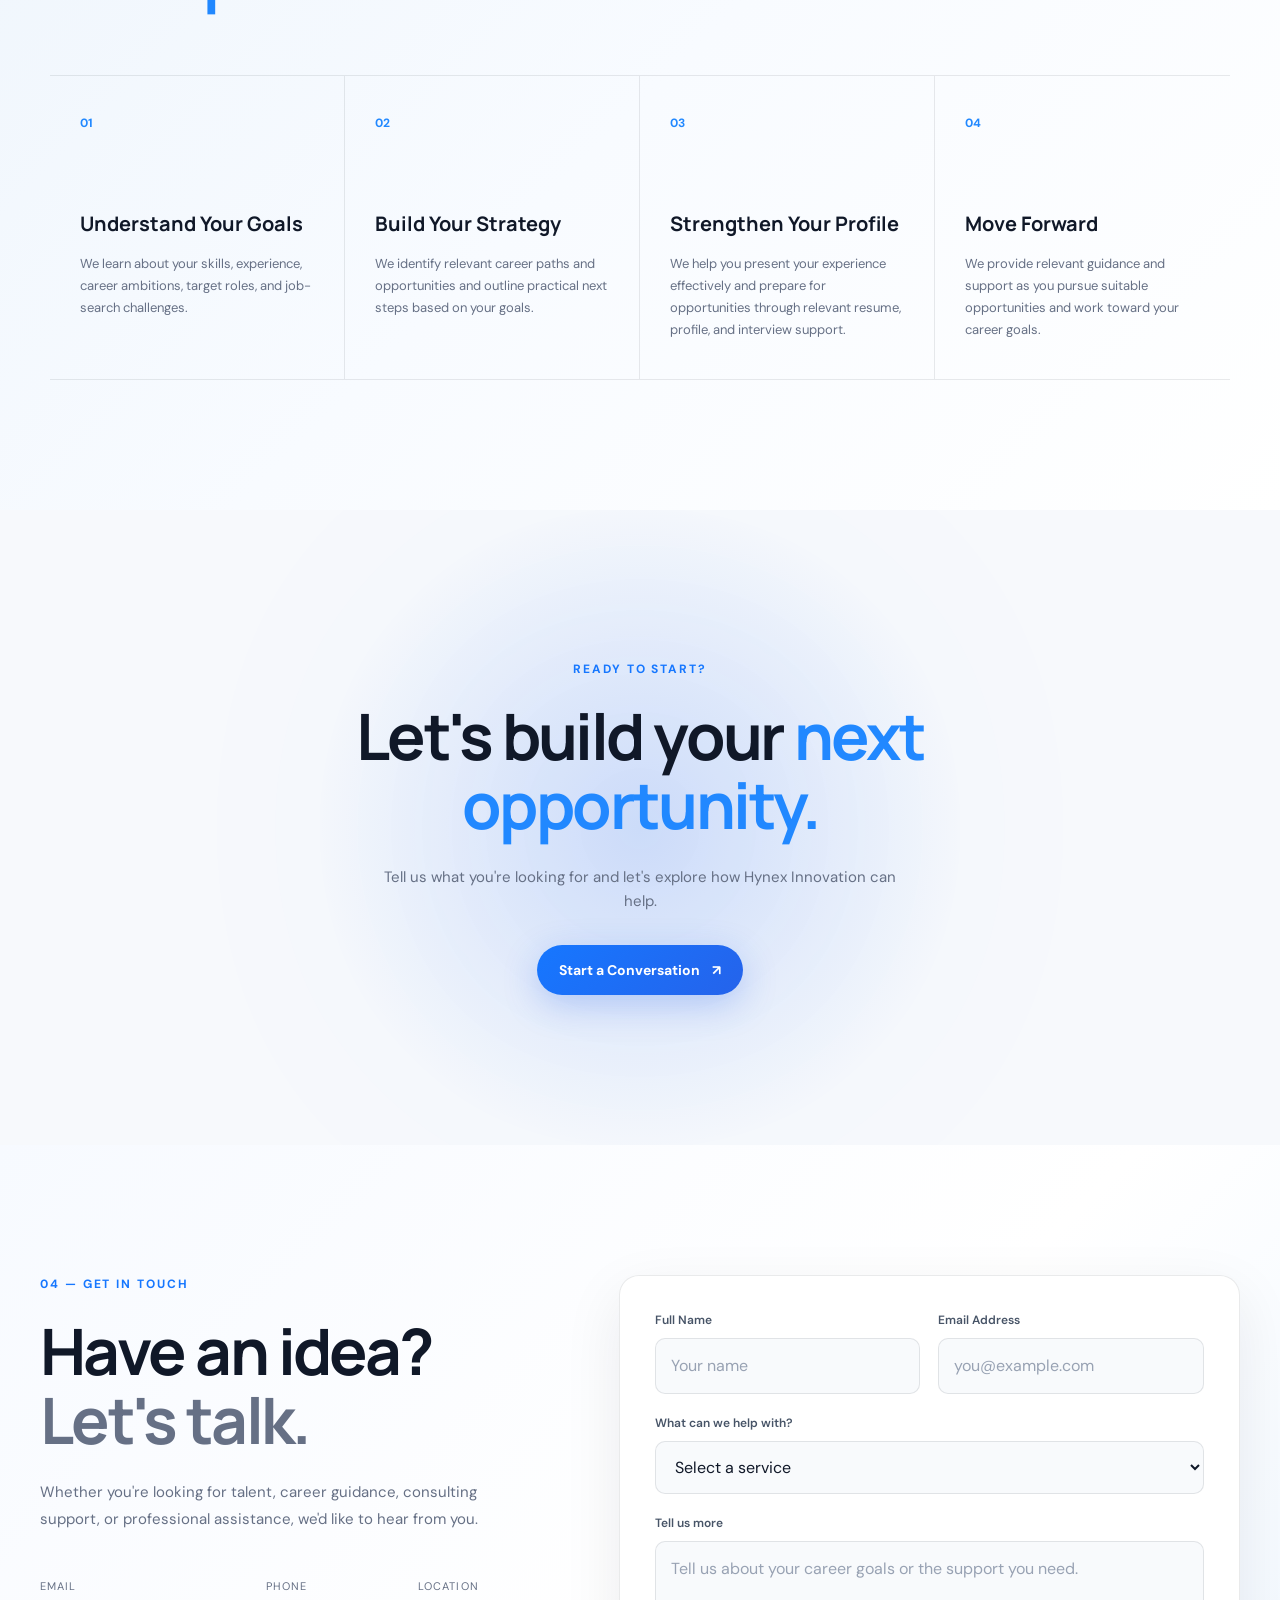
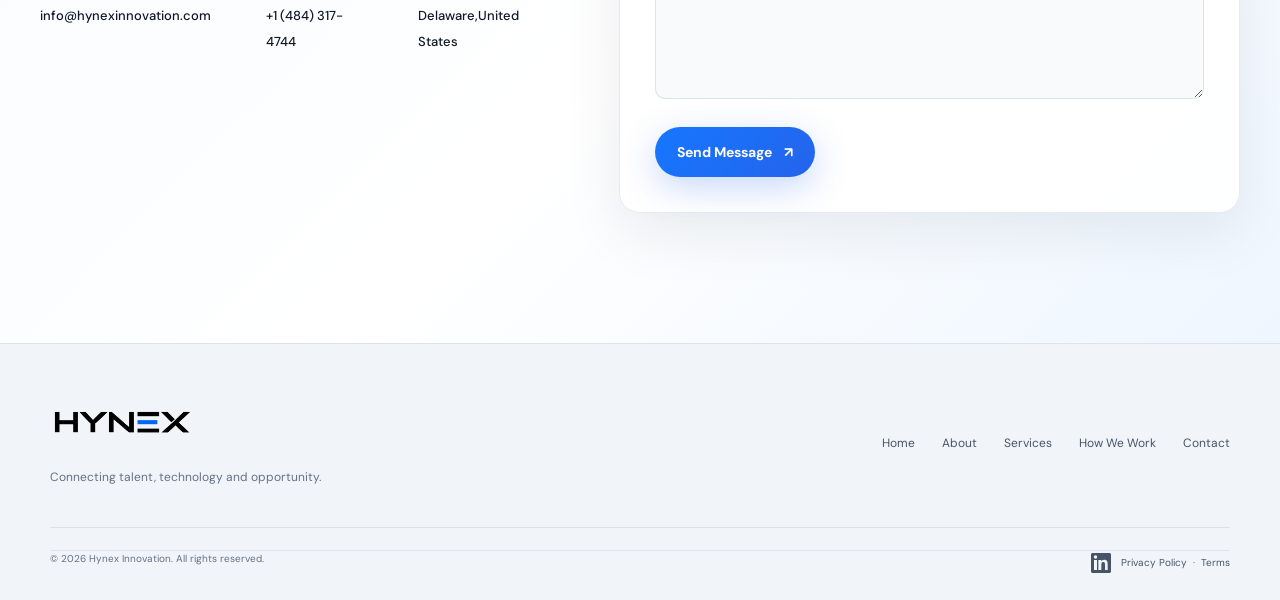
==== commit 3ada46be: "Update index.html" ====
--- a/index.html
+++ b/index.html
@@ -532,7 +532,7 @@
 
    <div>
         <small>Location</small>
-        <strong>Arizona,United States</strong>
+        <strong>Delaware,United States</strong>
     </div>
 
 </div>
@@ -683,8 +683,8 @@
   </a>
   <span>
   <a href="privacy-policy.html">Privacy Policy</a>
-  &nbsp;·&nbsp;
-  <a href="terms.html">Terms</a>
+&nbsp;·&nbsp;
+<a href="terms.html">Terms</a>
 </span>
 </span>
 
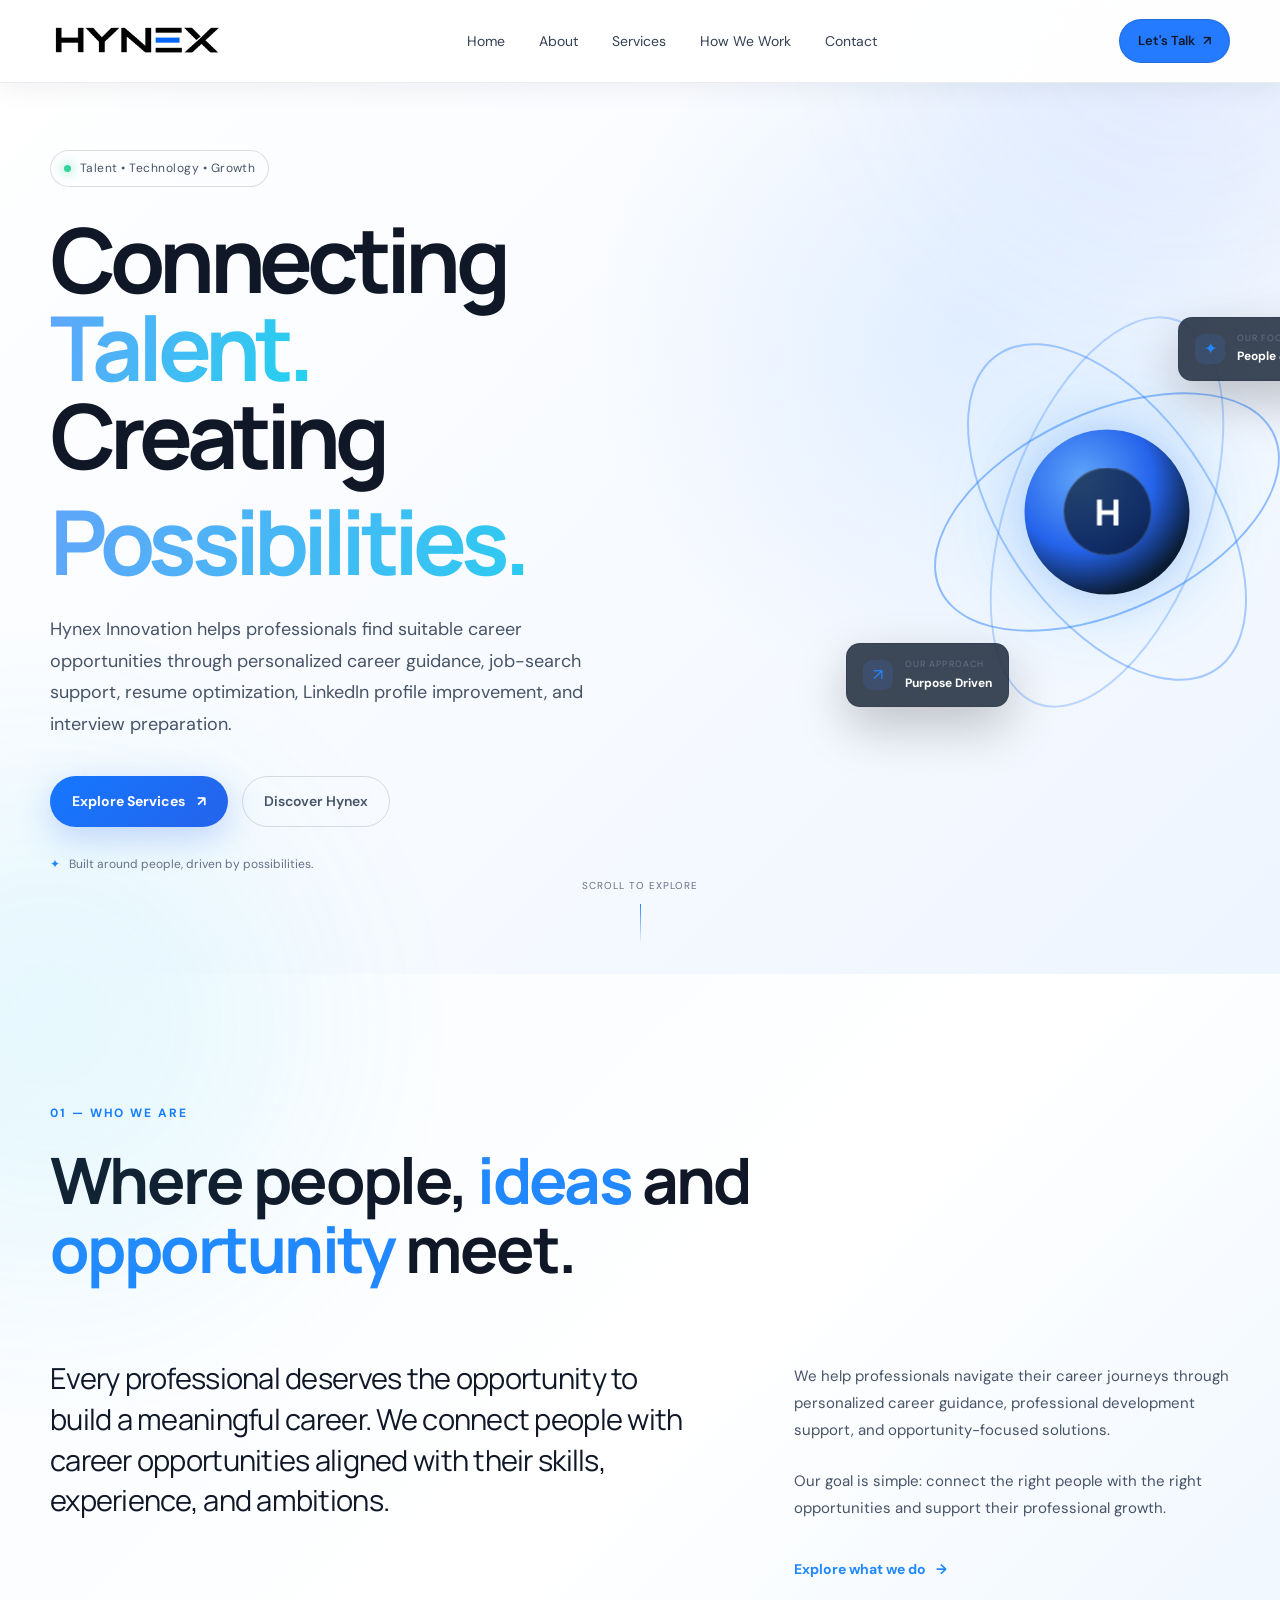
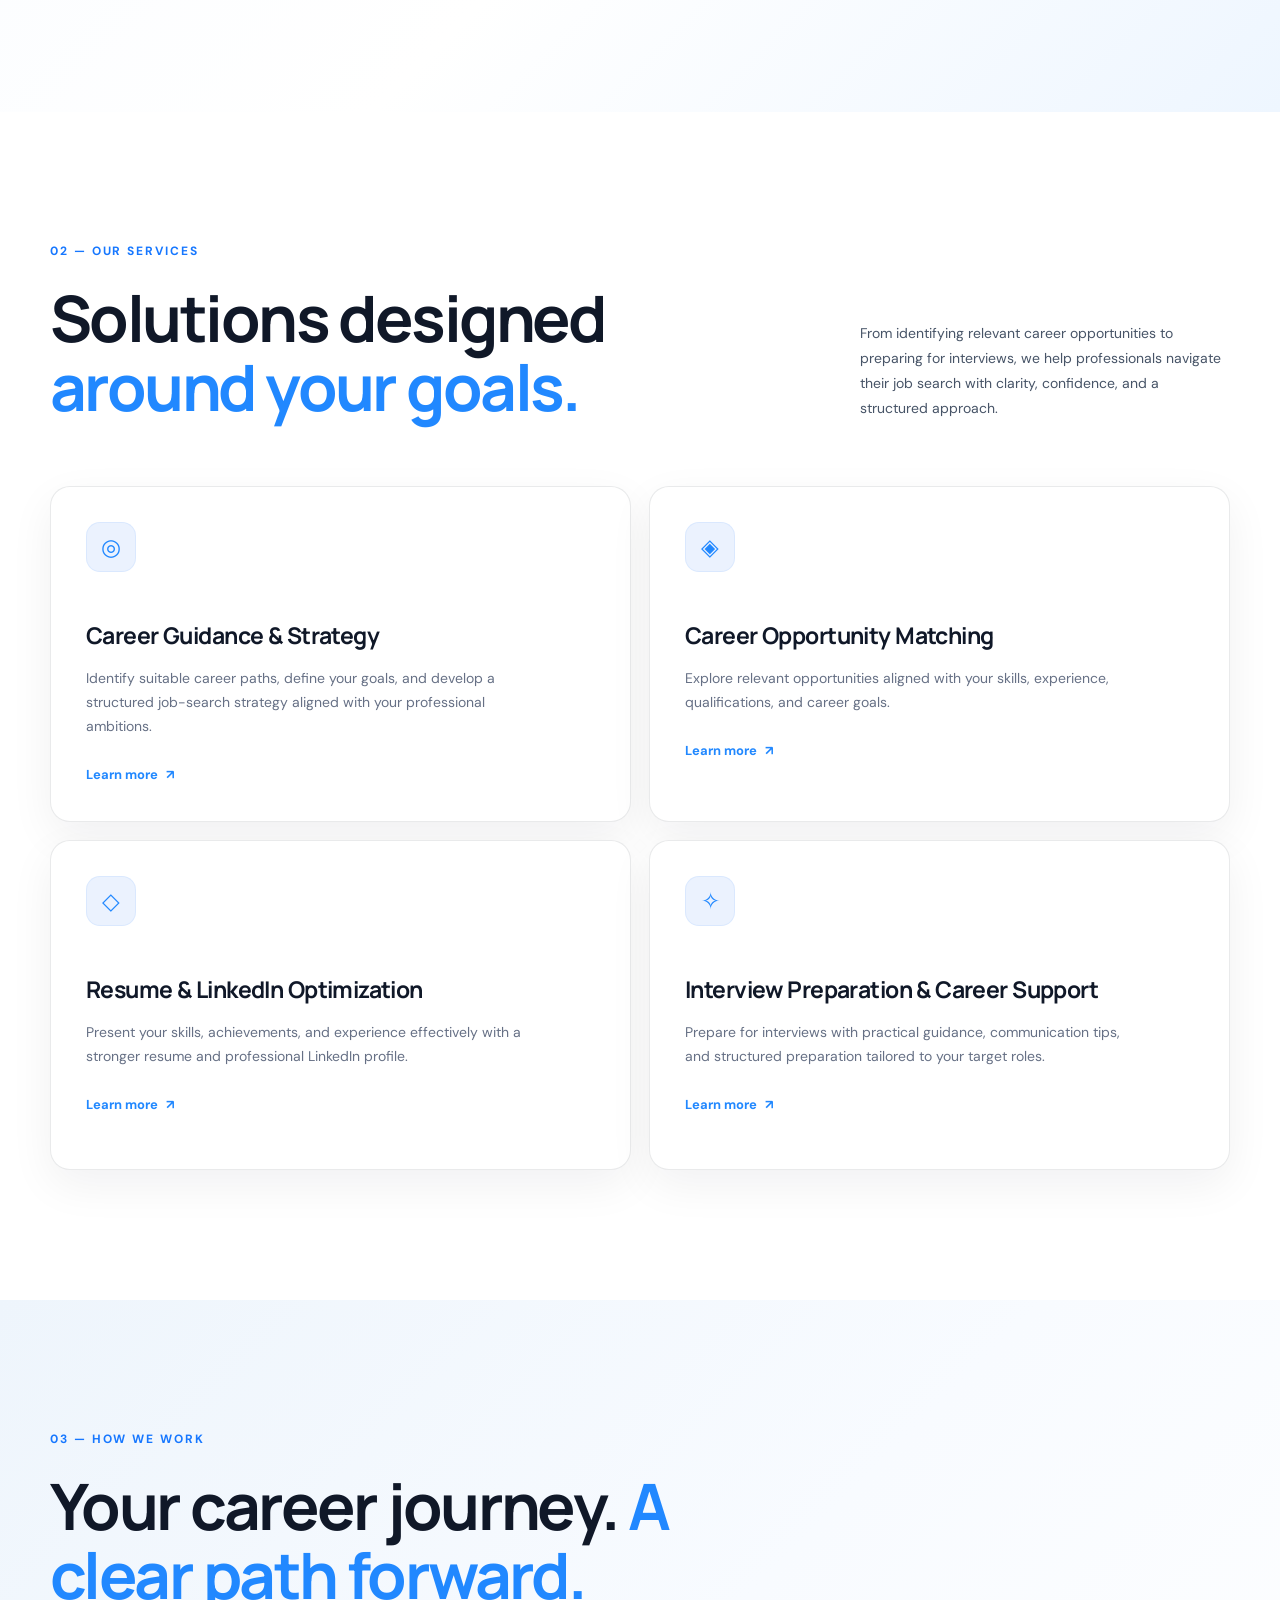
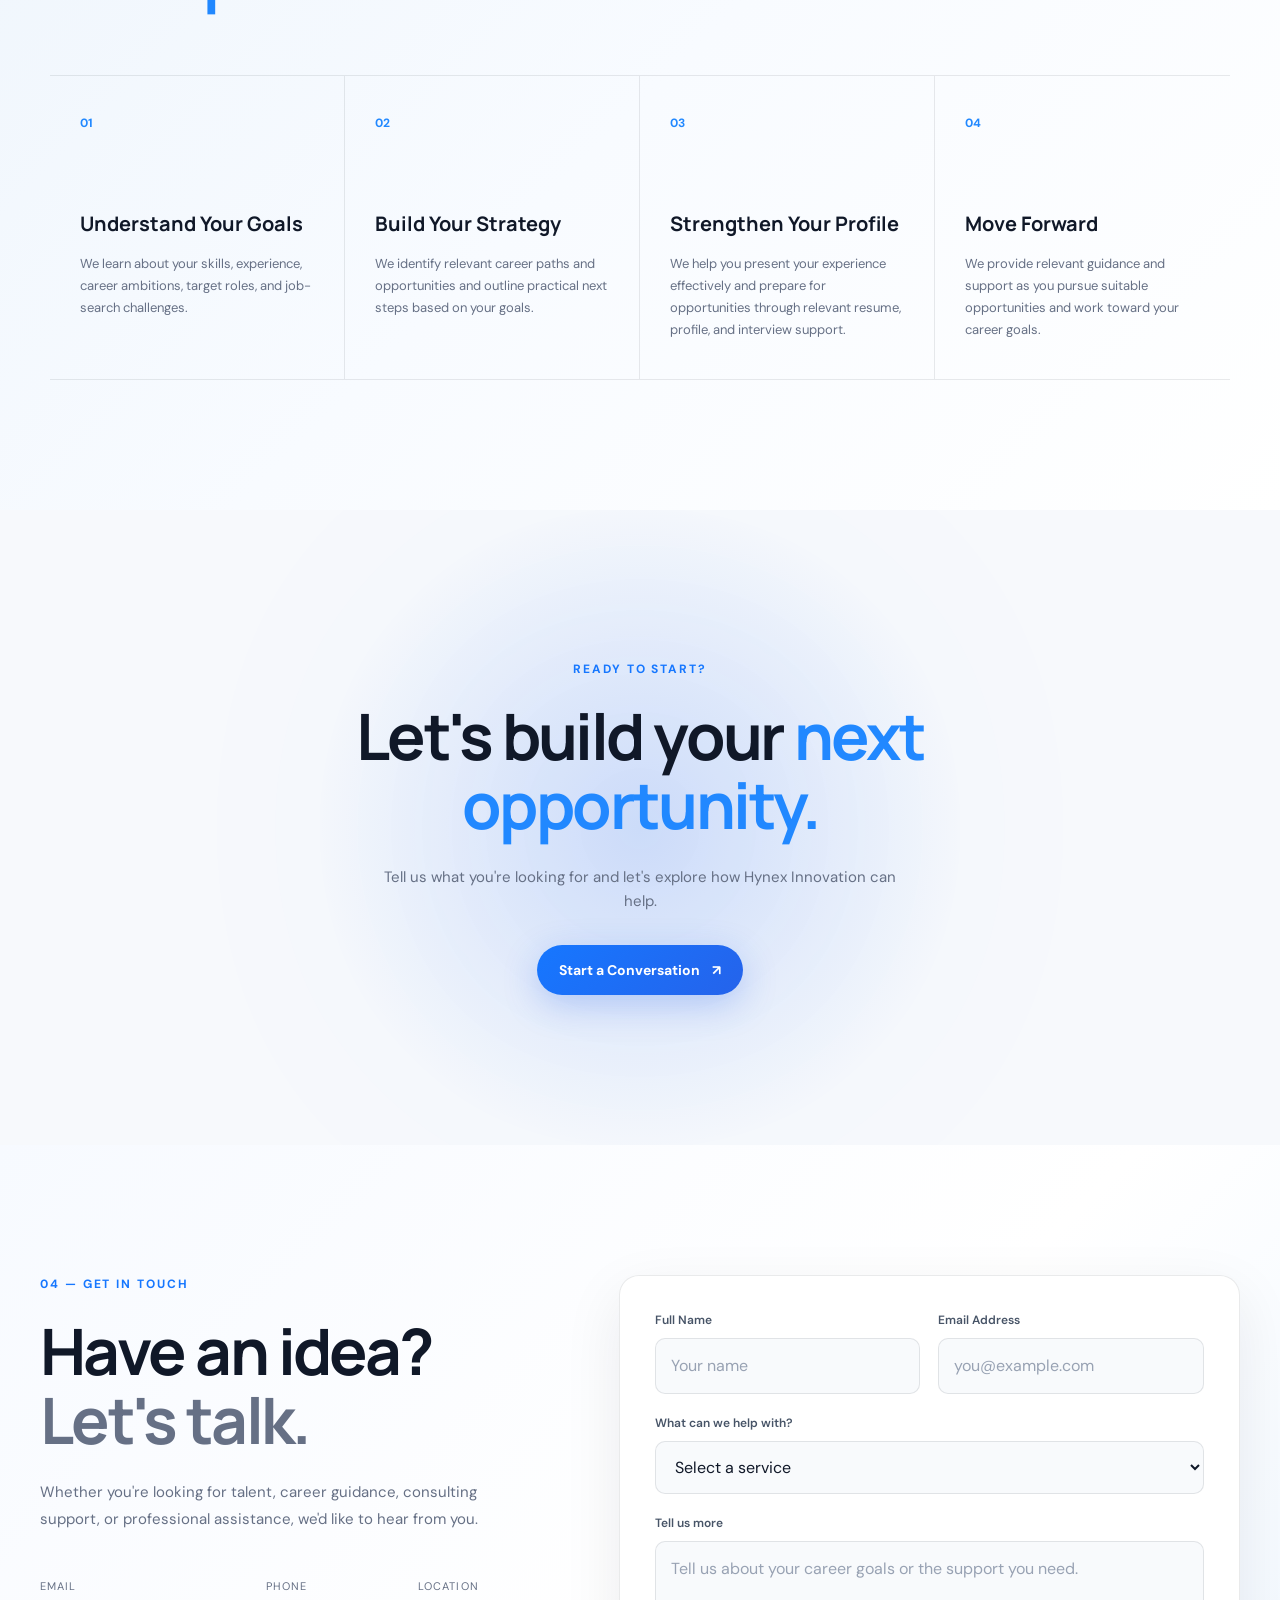
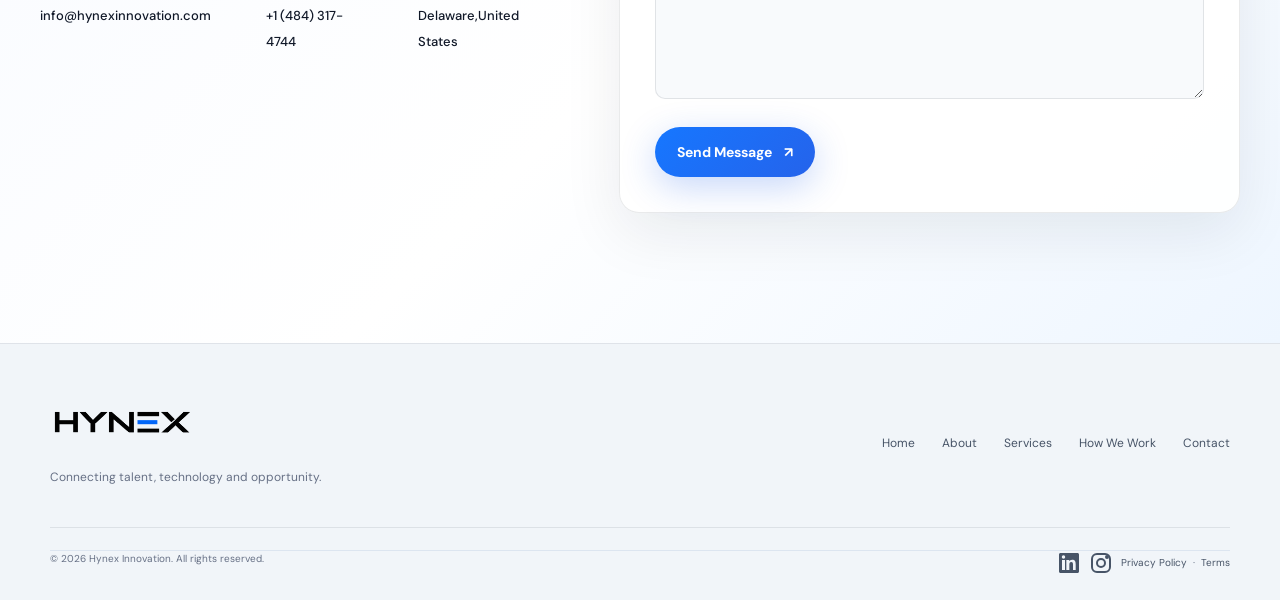
==== commit 490c8242: "Update index.html" ====
--- a/index.html
+++ b/index.html
@@ -681,6 +681,23 @@
       <path d="M20.45 2H3.55C2.69 2 2 2.68 2 3.52v16.96c0 .84.69 1.52 1.55 1.52h16.9c.86 0 1.55-.68 1.55-1.52V3.52c0-.84-.69-1.52-1.55-1.52zM8 19H5V9h3v10zM6.5 7.73A1.73 1.73 0 1 1 6.5 4.27a1.73 1.73 0 0 1 0 3.46zM19 19h-3v-5.1c0-1.22-.02-2.79-1.7-2.79-1.7 0-1.96 1.33-1.96 2.7V19h-3V9h2.88v1.37h.04c.4-.76 1.38-1.56 2.84-1.56 3.04 0 3.6 2 3.6 4.6V19z"/>
     </svg>
   </a>
+    
+<a href="https://www.instagram.com/hynex.innovation/"
+   target="_blank"
+   rel="noopener noreferrer"
+   aria-label="Visit Hynex Innovation on Instagram"
+   title="Hynex Innovation on Instagram">
+  <svg xmlns="http://www.w3.org/2000/svg"
+       width="24" height="24" viewBox="0 0 24 24"
+       fill="none" stroke="currentColor"
+       stroke-width="2" stroke-linecap="round"
+       stroke-linejoin="round" aria-hidden="true">
+    <rect x="3" y="3" width="18" height="18" rx="5"/>
+    <circle cx="12" cy="12" r="4"/>
+    <circle cx="18" cy="6" r="1"/>
+  </svg>
+</a>
+
   <span>
   <a href="privacy-policy.html">Privacy Policy</a>
 &nbsp;·&nbsp;
